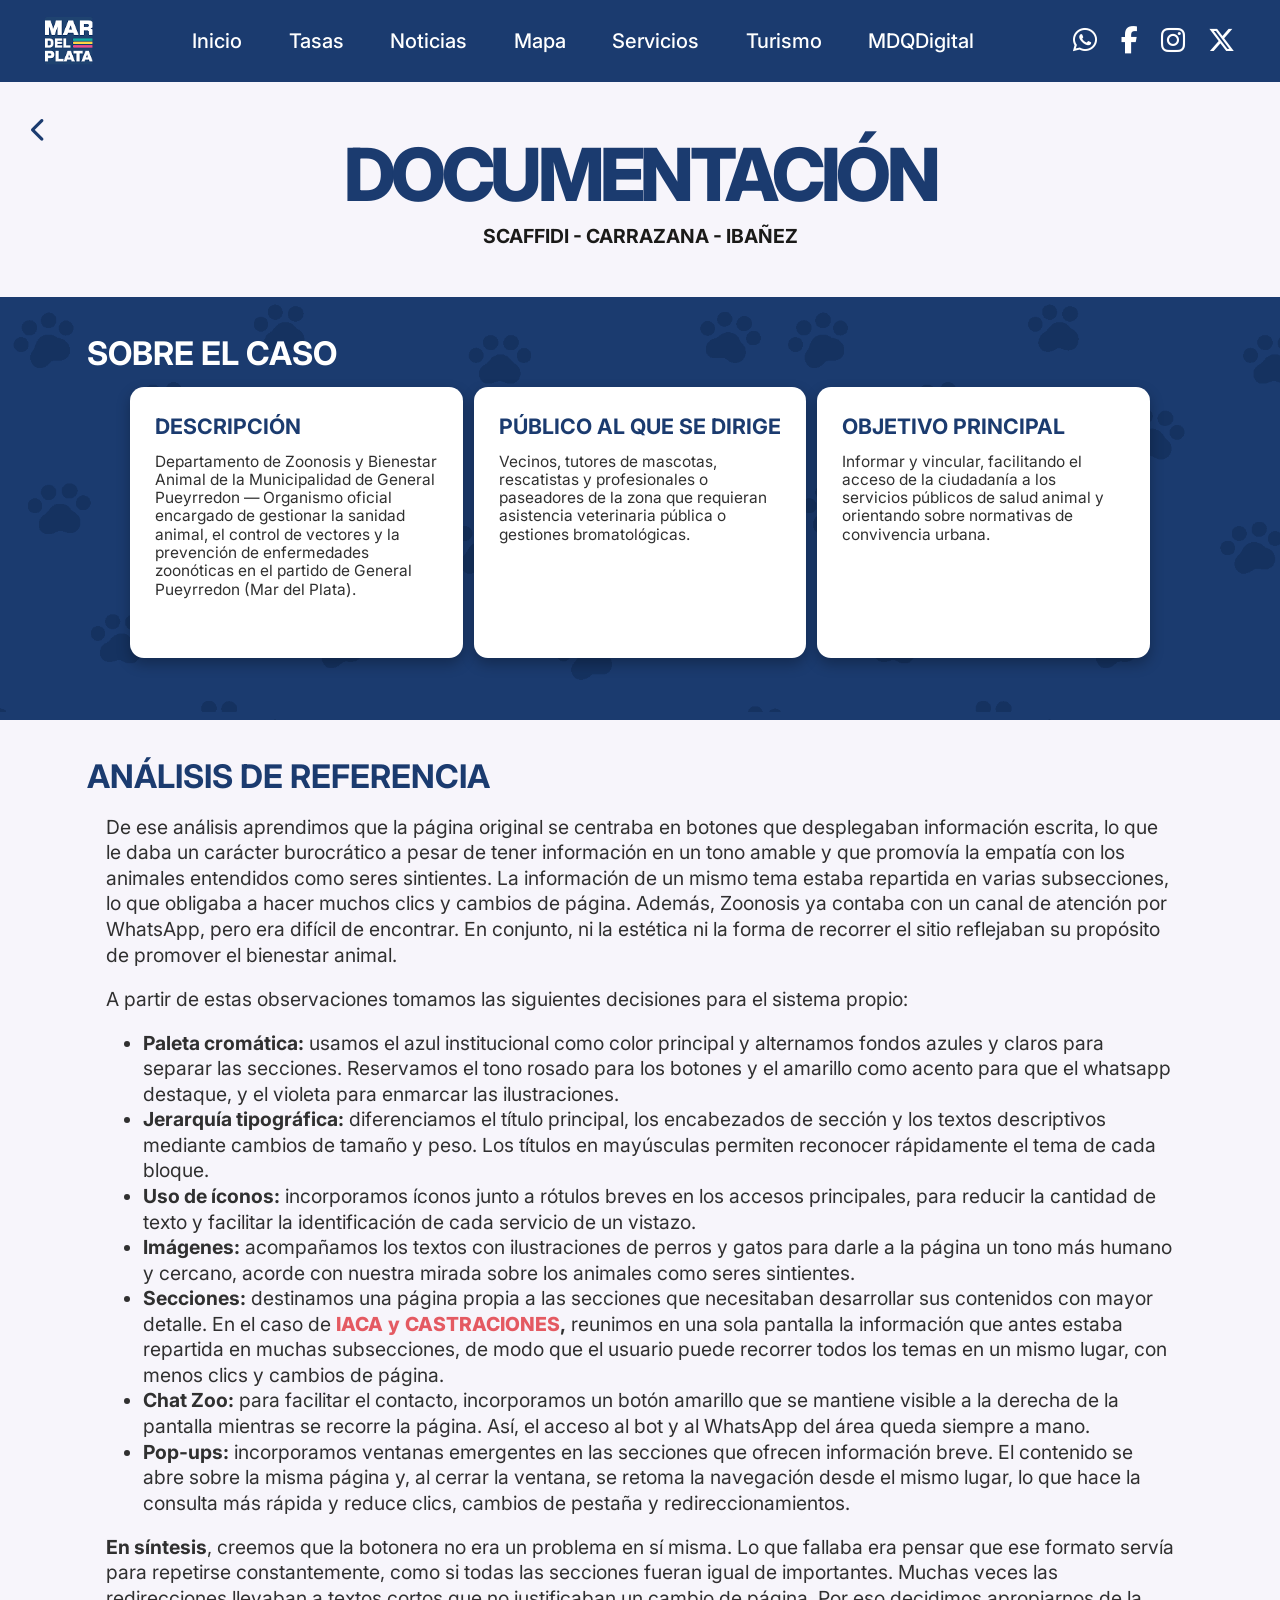
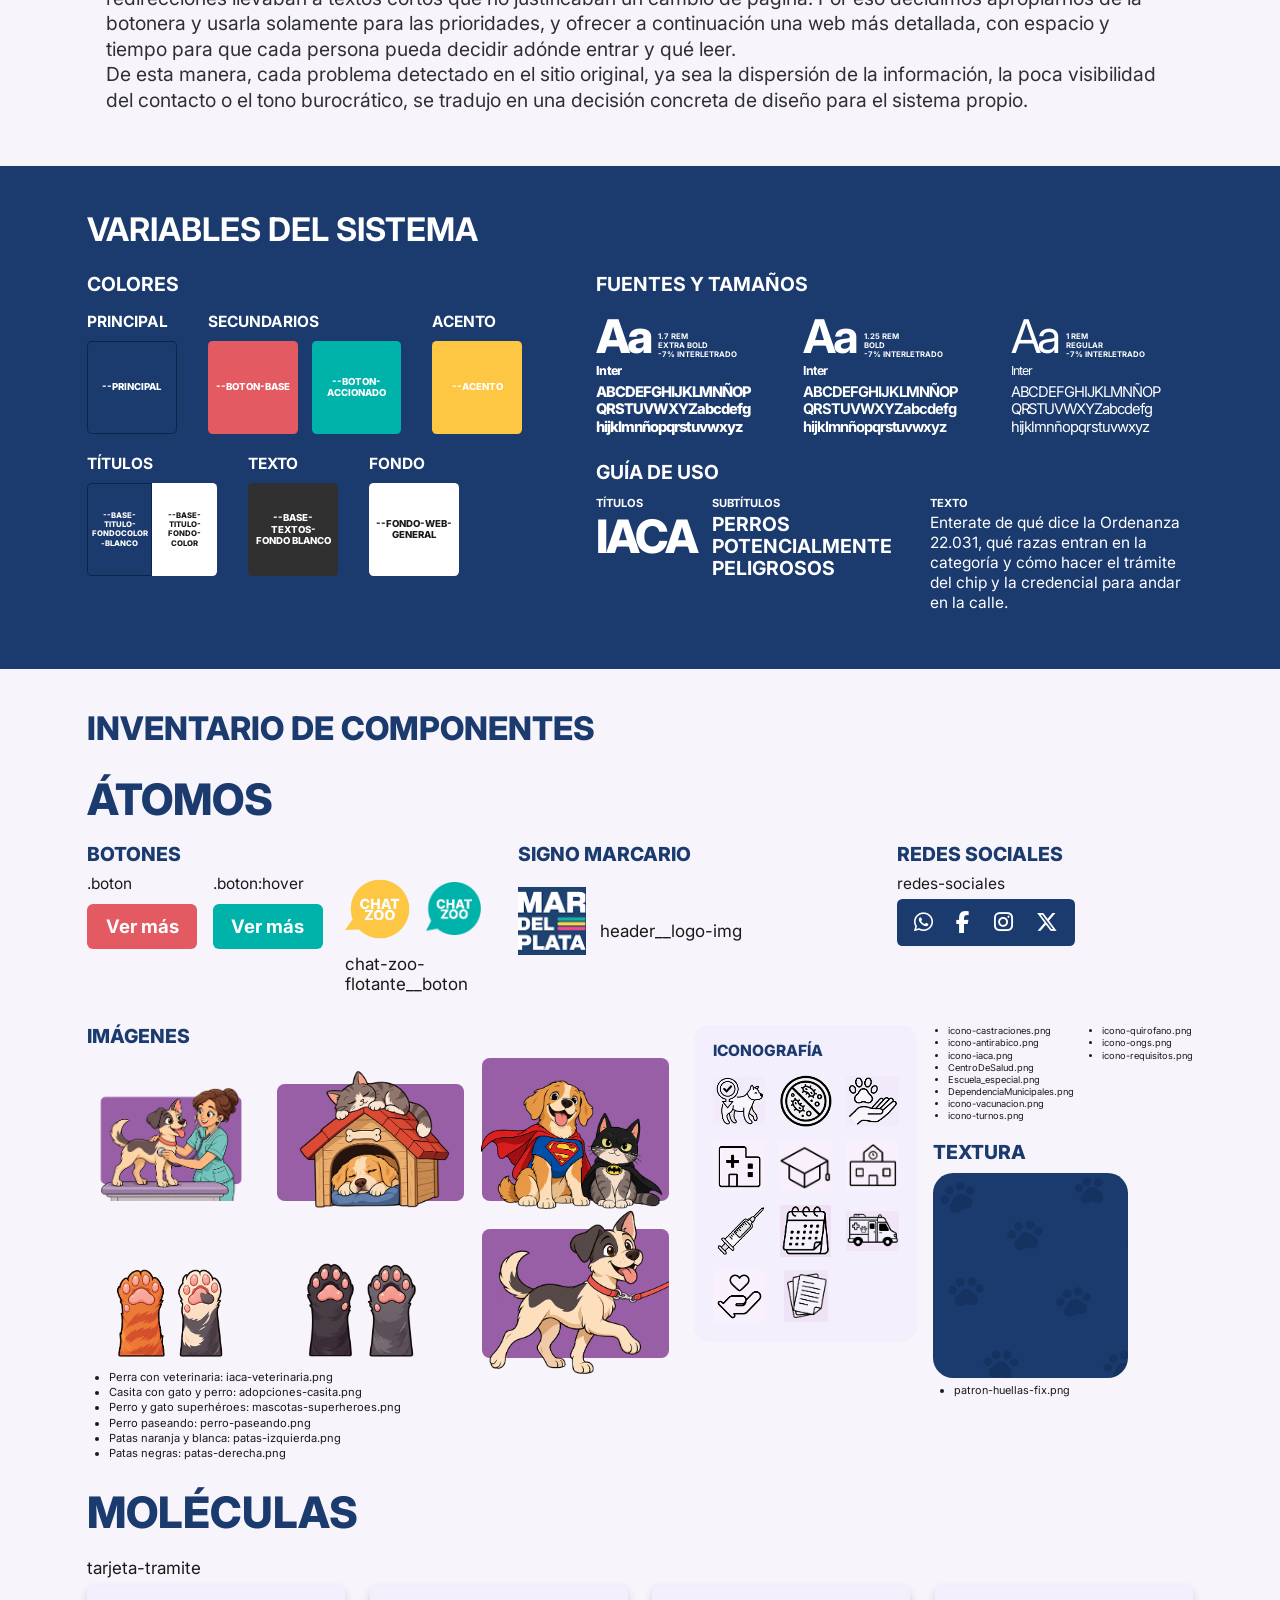
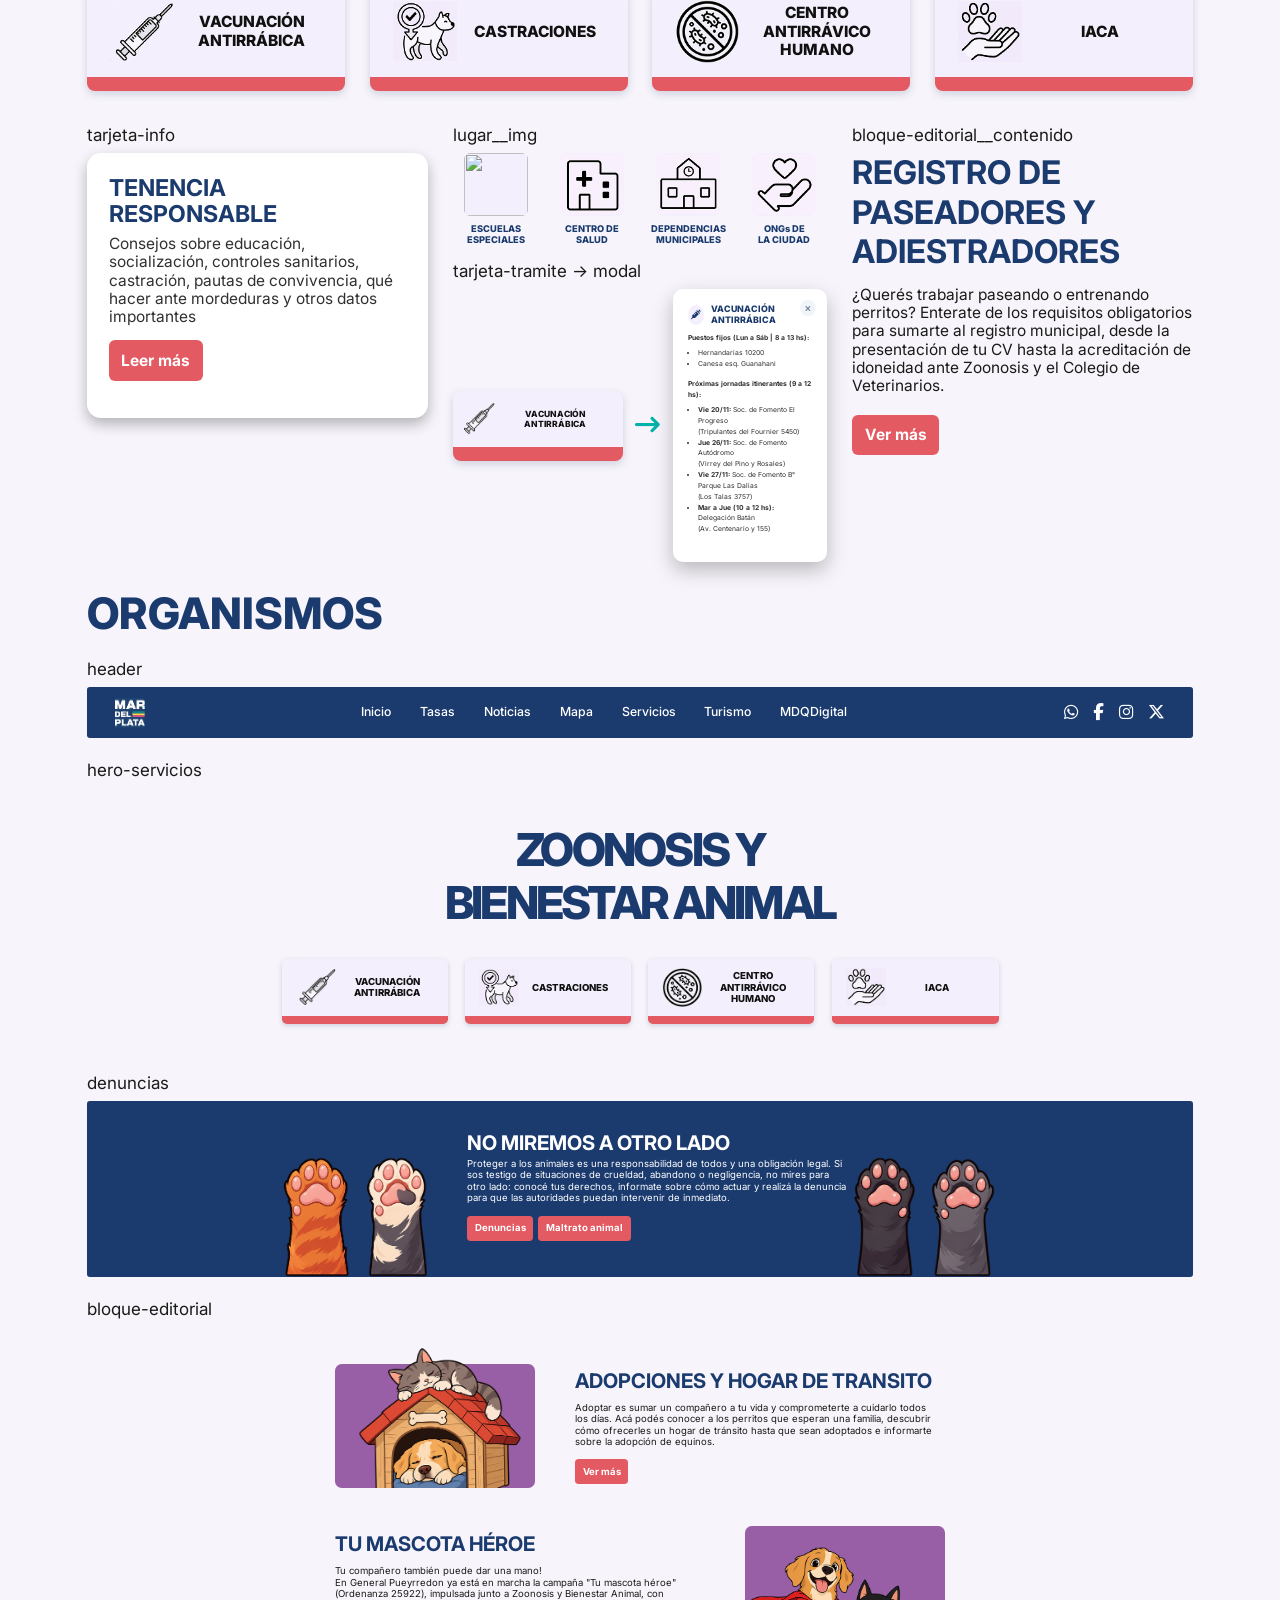
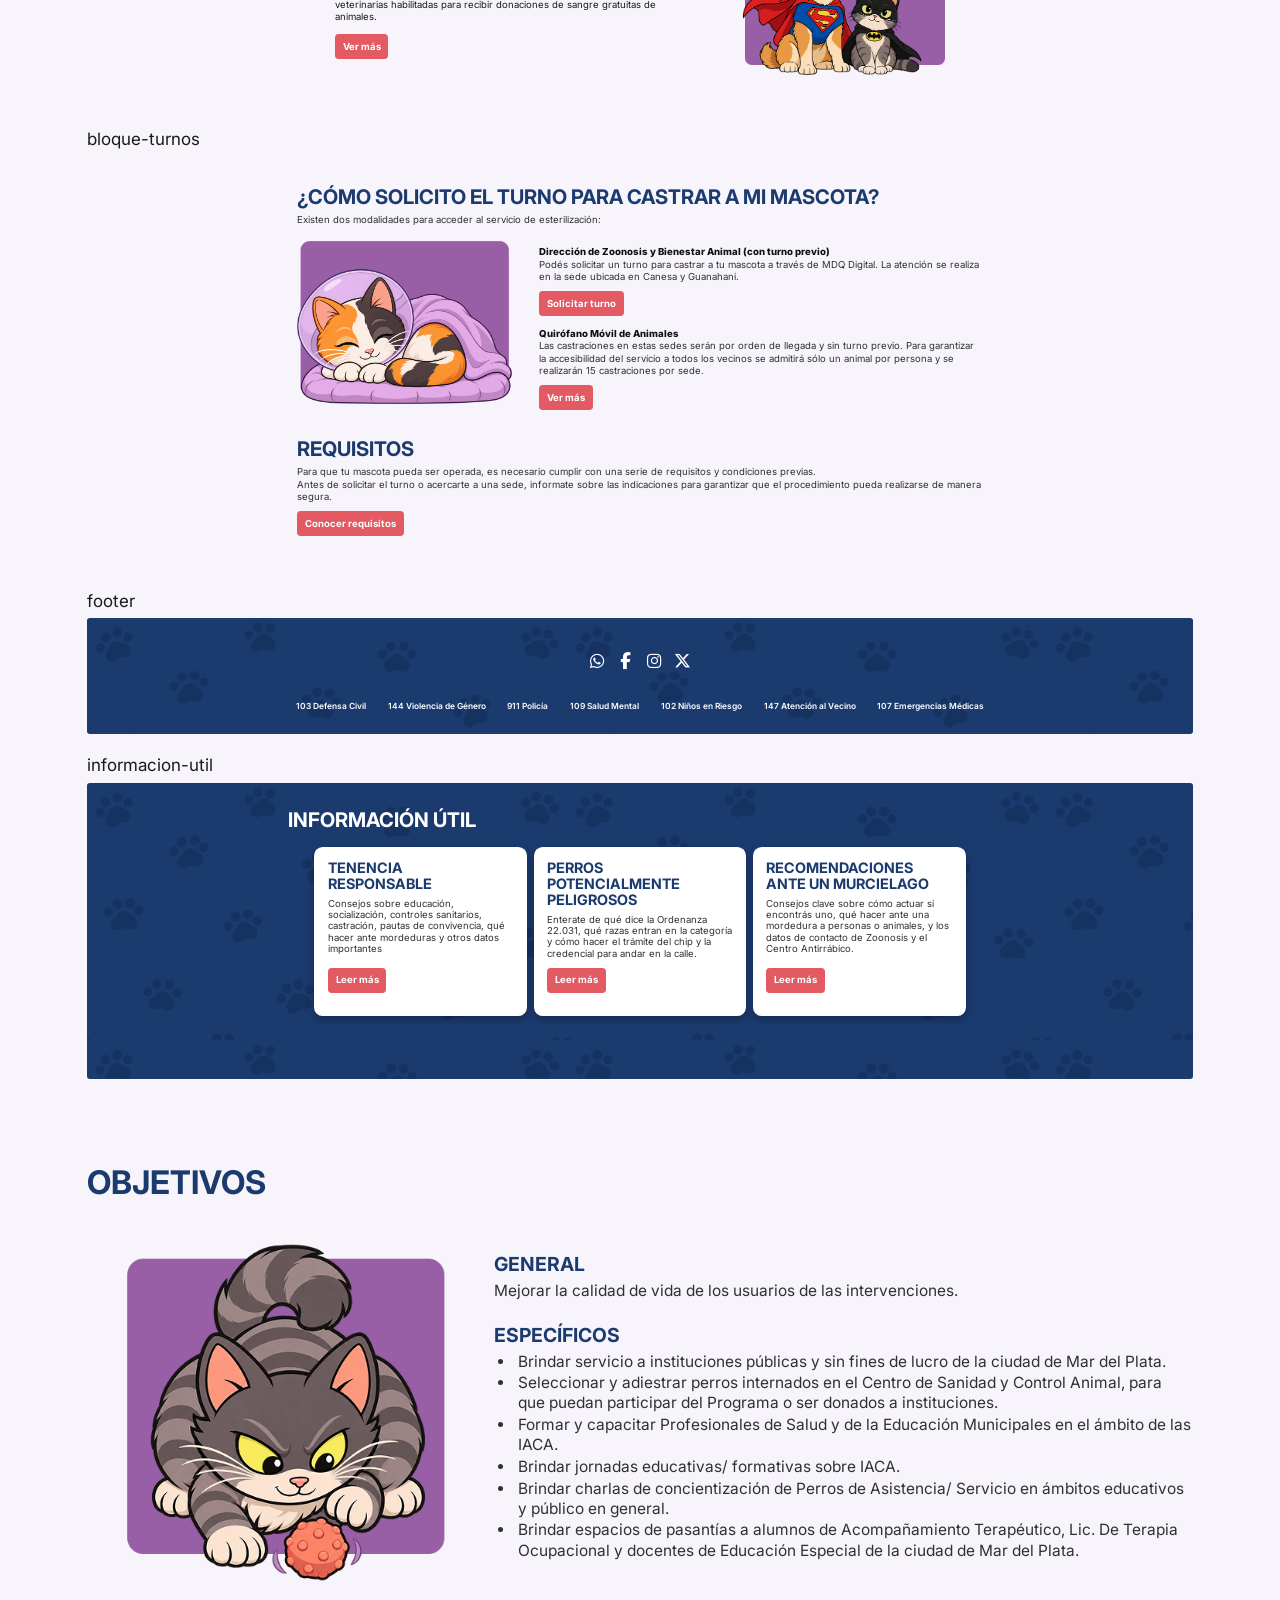
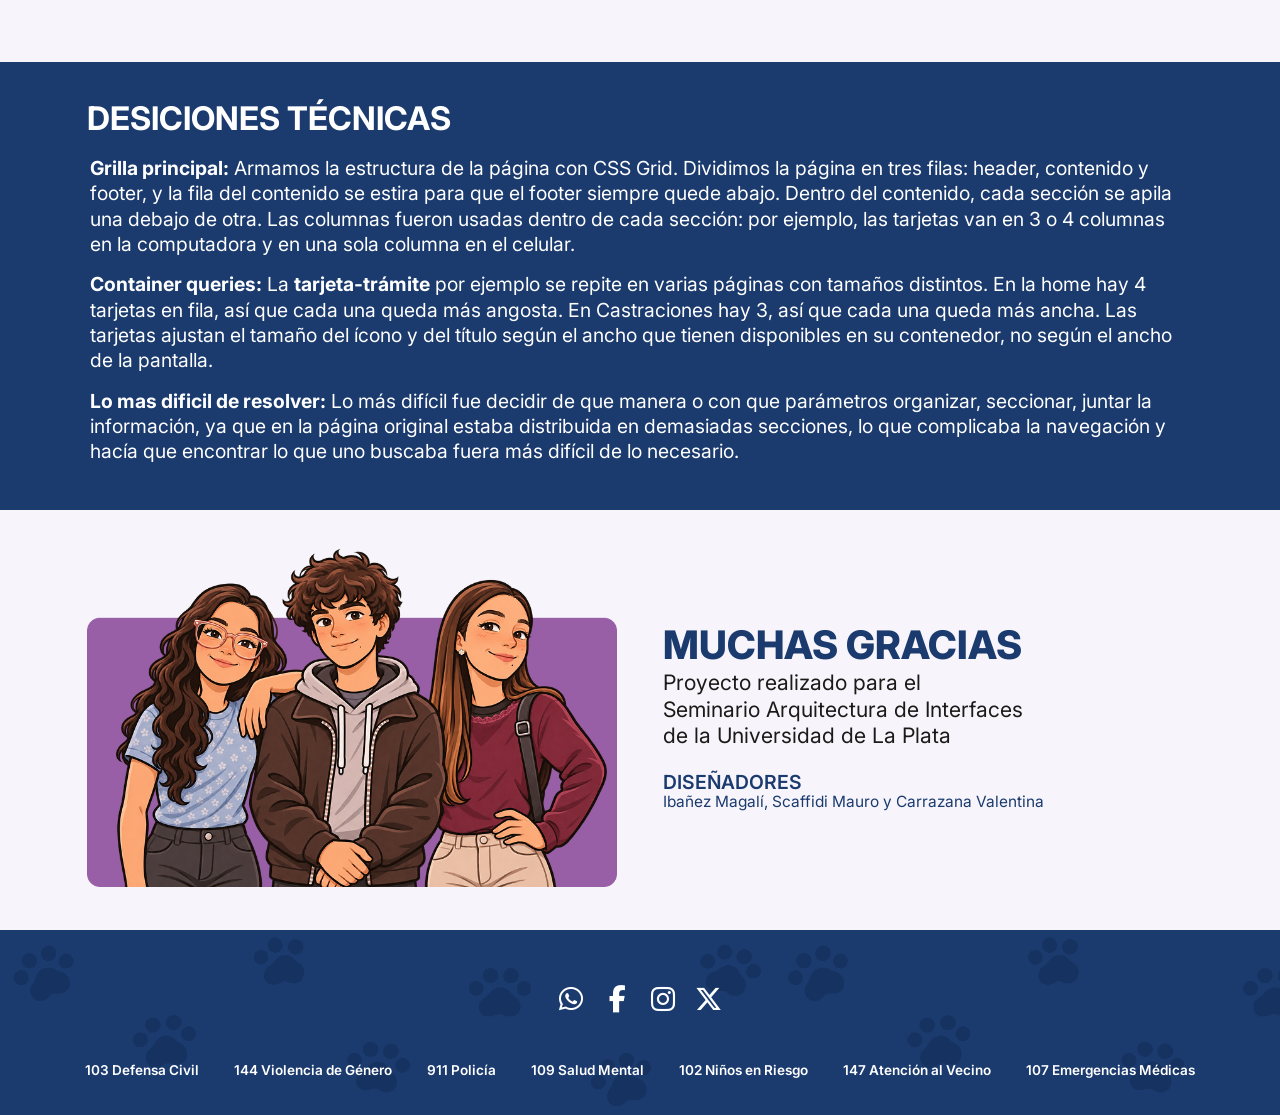
==== documentacion.html @ 049fe7e9 "Add files via upload" ====
<!DOCTYPE html>
<html lang="es">
<head>
  <meta charset="UTF-8">
  <meta name="viewport" content="width=device-width, initial-scale=1.0">
  <title>Documentación — Zoonosis y Bienestar Animal — Municipalidad de General Pueyrredon</title>
  <link rel="icon" type="image/png" href="img/logo-mardelplata.png">

  <link rel="preconnect" href="https://fonts.googleapis.com">
  <link rel="preconnect" href="https://fonts.gstatic.com" crossorigin>
  <link href="https://fonts.googleapis.com/css2?family=Inter:wght@400;500;600;700;800;900&display=swap" rel="stylesheet">
  <link rel="stylesheet" href="https://cdnjs.cloudflare.com/ajax/libs/font-awesome/6.5.1/css/all.min.css" integrity="sha512-DTOQO9RWCH3ppGqcWaEA1BIZOC6xxalwEsw9c2QQeAIftl+Vegovlnee1c9QX4TctnWMn13TZye+giMm8e2LwA==" crossorigin="anonymous" referrerpolicy="no-referrer" />

  <link rel="stylesheet" href="styles.css?v=2">
  <!-- Mejora progresiva: marca que hay JavaScript (el menú móvil solo se colapsa si hay JS) -->
  <script>document.documentElement.classList.add('js');</script>
</head>
<body class="pagina">

  <!-- ======================================================== -->
  <!-- ENCABEZADO INSTITUCIONAL (igual al de la página principal) -->
  <!-- ======================================================== -->
  <header class="header">
    <div class="header__contenedor">

      <a href="index.html" class="header__logo" aria-label="Inicio - Municipalidad de Mar del Plata">
        <img src="img/logo-mardelplata.png" width="69" height="69" alt="Logotipo de la Municipalidad de Mar del Plata" class="header__logo-img">
      </a>

      <nav class="header__nav" id="menuPrincipal" aria-label="Menú principal de navegación">
        <ul class="header__nav-lista">
          <li class="header__nav-item"><a href="index.html#inicio" class="header__nav-enlace">Inicio</a></li>
          <li class="header__nav-item"><a href="index.html#tasas" class="header__nav-enlace">Tasas</a></li>
          <li class="header__nav-item"><a href="index.html#noticias" class="header__nav-enlace">Noticias</a></li>
          <li class="header__nav-item"><a href="index.html#mapa" class="header__nav-enlace">Mapa</a></li>
          <li class="header__nav-item"><a href="index.html#servicios" class="header__nav-enlace">Servicios</a></li>
          <li class="header__nav-item"><a href="index.html#turismo" class="header__nav-enlace">Turismo</a></li>
          <li class="header__nav-item"><a href="index.html#mdqdigital" class="header__nav-enlace">MDQDigital</a></li>
        </ul>

        <ul class="redes-sociales header__nav-redes">
          <li class="redes-sociales__item"><a href="https://www.whatsapp.com/channel/0029Vb4RHoYJuyAJpDGxtX3j" class="redes-sociales__enlace" target="_blank" rel="noopener noreferrer" aria-label="WhatsApp de contacto"><i class="fa-brands fa-whatsapp" aria-hidden="true"></i></a></li>
          <li class="redes-sociales__item"><a href="https://www.facebook.com/municipalidadmardelplata/" class="redes-sociales__enlace" target="_blank" rel="noopener noreferrer" aria-label="Facebook institucional"><i class="fa-brands fa-facebook-f" aria-hidden="true"></i></a></li>
          <li class="redes-sociales__item"><a href="https://www.instagram.com/munimardelplata/" class="redes-sociales__enlace" target="_blank" rel="noopener noreferrer" aria-label="Instagram oficial"><i class="fa-brands fa-instagram" aria-hidden="true"></i></a></li>
          <li class="redes-sociales__item"><a href="https://x.com/munimardelplata" class="redes-sociales__enlace" target="_blank" rel="noopener noreferrer" aria-label="Cuenta oficial en X"><i class="fa-brands fa-x-twitter" aria-hidden="true"></i></a></li>
        </ul>
      </nav>

      <div class="header__redes">
        <ul class="redes-sociales">
          <li class="redes-sociales__item"><a href="https://www.whatsapp.com/channel/0029Vb4RHoYJuyAJpDGxtX3j" class="redes-sociales__enlace" target="_blank" rel="noopener noreferrer" aria-label="WhatsApp de contacto"><i class="fa-brands fa-whatsapp" aria-hidden="true"></i></a></li>
          <li class="redes-sociales__item"><a href="https://www.facebook.com/municipalidadmardelplata/" class="redes-sociales__enlace" target="_blank" rel="noopener noreferrer" aria-label="Facebook institucional"><i class="fa-brands fa-facebook-f" aria-hidden="true"></i></a></li>
          <li class="redes-sociales__item"><a href="https://www.instagram.com/munimardelplata/" class="redes-sociales__enlace" target="_blank" rel="noopener noreferrer" aria-label="Instagram oficial"><i class="fa-brands fa-instagram" aria-hidden="true"></i></a></li>
          <li class="redes-sociales__item"><a href="https://x.com/munimardelplata" class="redes-sociales__enlace" target="_blank" rel="noopener noreferrer" aria-label="Cuenta oficial en X"><i class="fa-brands fa-x-twitter" aria-hidden="true"></i></a></li>
        </ul>
      </div>

      <button class="header__hamburguesa" id="botonHamburguesa" type="button" aria-label="Abrir menú" aria-expanded="false" aria-controls="menuPrincipal">
        <span class="header__hamburguesa-linea"></span>
        <span class="header__hamburguesa-linea"></span>
        <span class="header__hamburguesa-linea"></span>
      </button>

    </div>
  </header>


  <main class="principal">

    <!-- ====================================================== -->
    <!-- TÍTULO DE LA PÁGINA                                    -->
    <!-- ====================================================== -->
    <section class="hero-pagina" aria-labelledby="titulo-documentacion">
      <a href="index.html#servicios" class="hero-pagina__volver" aria-label="Volver a Zoonosis y Bienestar Animal">
        <i class="fa-solid fa-chevron-left" aria-hidden="true"></i>
      </a>
      <div class="hero-pagina__contenedor">
        <h1 class="hero-pagina__titulo" id="titulo-documentacion">DOCUMENTACIÓN</h1>
        <p class="hero-pagina__subtitulo hero-pagina__subtitulo--mayusculas">Scaffidi - Carrazana - Ibañez</p>
      </div>
    </section>


    <!-- ====================================================== -->
    <!-- SOBRE EL CASO                                          -->
    <!-- ====================================================== -->
    <section class="bloque-tarjetas doc-caso" aria-labelledby="titulo-caso">
      <div class="contenedor">
        <h2 class="titulo-seccion titulo-seccion--claro" id="titulo-caso">SOBRE EL CASO</h2>

        <div class="bloque-tarjetas__grilla doc-caso__grilla">
          <article class="tarjeta-info">
            <div class="tarjeta-info__cuerpo">
              <h3 class="tarjeta-info__titulo">DESCRIPCIÓN</h3>
              <p class="tarjeta-info__descripcion">Departamento de Zoonosis y Bienestar Animal de la Municipalidad de General Pueyrredon — Organismo oficial encargado de gestionar la sanidad animal, el control de vectores y la prevención de enfermedades zoonóticas en el partido de General Pueyrredon (Mar del Plata).</p>
            </div>
          </article>

          <article class="tarjeta-info">
            <div class="tarjeta-info__cuerpo">
              <h3 class="tarjeta-info__titulo">PÚBLICO AL QUE SE DIRIGE</h3>
              <p class="tarjeta-info__descripcion">Vecinos, tutores de mascotas, rescatistas y profesionales o paseadores de la zona que requieran asistencia veterinaria pública o gestiones bromatológicas.</p>
            </div>
          </article>

          <article class="tarjeta-info">
            <div class="tarjeta-info__cuerpo">
              <h3 class="tarjeta-info__titulo">OBJETIVO PRINCIPAL</h3>
              <p class="tarjeta-info__descripcion">Informar y vincular, facilitando el acceso de la ciudadanía a los servicios públicos de salud animal y orientando sobre normativas de convivencia urbana.</p>
            </div>
          </article>
        </div>
      </div>
    </section>


    <!-- ====================================================== -->
    <!-- ANÁLISIS DE REFERENCIA                                 -->
    <!-- ====================================================== -->
    <section class="doc-analisis" aria-labelledby="titulo-analisis">
      <div class="contenedor">
        <h2 class="titulo-seccion" id="titulo-analisis">ANÁLISIS DE REFERENCIA</h2>

        <div class="doc-analisis__texto">
          <p>De ese análisis aprendimos que la página original se centraba en botones que desplegaban información escrita, lo que le daba un carácter burocrático a pesar de tener información en un tono amable y que promovía la empatía con los animales entendidos como seres sintientes. La información de un mismo tema estaba repartida en varias subsecciones, lo que obligaba a hacer muchos clics y cambios de página. Además, Zoonosis ya contaba con un canal de atención por WhatsApp, pero era difícil de encontrar. En conjunto, ni la estética ni la forma de recorrer el sitio reflejaban su propósito de promover el bienestar animal.</p>

          <p>A partir de estas observaciones tomamos las siguientes decisiones para el sistema propio:</p>
          <ul class="doc-analisis__lista">
            <li><strong>Paleta cromática:</strong> usamos el azul institucional como color principal y alternamos fondos azules y claros para separar las secciones. Reservamos el tono rosado para los botones y el amarillo como acento para que el whatsapp destaque, y el violeta para enmarcar las ilustraciones.</li>
            <li><strong>Jerarquía tipográfica:</strong> diferenciamos el título principal, los encabezados de sección y los textos descriptivos mediante cambios de tamaño y peso. Los títulos en mayúsculas permiten reconocer rápidamente el tema de cada bloque.</li>
            <li><strong>Uso de íconos:</strong> incorporamos íconos junto a rótulos breves en los accesos principales, para reducir la cantidad de texto y facilitar la identificación de cada servicio de un vistazo.</li>
            <li><strong>Imágenes:</strong> acompañamos los textos con ilustraciones de perros y gatos para darle a la página un tono más humano y cercano, acorde con nuestra mirada sobre los animales como seres sintientes.</li>
            <li><strong>Secciones:</strong> destinamos una página propia a las secciones que necesitaban desarrollar sus contenidos con mayor detalle. En el caso de <a href="iaca.html" class="doc-resaltado">IACA</a> <span class="doc-resaltado">y</span> <a href="castraciones.html" class="doc-resaltado">CASTRACIONES</a><strong>,</strong> reunimos en una sola pantalla la información que antes estaba repartida en muchas subsecciones, de modo que el usuario puede recorrer todos los temas en un mismo lugar, con menos clics y cambios de página.</li>
            <li><strong>Chat Zoo:</strong> para facilitar el contacto, incorporamos un botón amarillo que se mantiene visible a la derecha de la pantalla mientras se recorre la página. Así, el acceso al bot y al WhatsApp del área queda siempre a mano.</li>
            <li><strong>Pop-ups:</strong> incorporamos ventanas emergentes en las secciones que ofrecen información breve. El contenido se abre sobre la misma página y, al cerrar la ventana, se retoma la navegación desde el mismo lugar, lo que hace la consulta más rápida y reduce clics, cambios de pestaña y redireccionamientos.</li>
          </ul>

          <p><strong>En síntesis</strong>, creemos que la botonera no era un problema en sí misma. Lo que fallaba era pensar que ese formato servía para repetirse constantemente, como si todas las secciones fueran igual de importantes. Muchas veces las redirecciones llevaban a textos cortos que no justificaban un cambio de página. Por eso decidimos apropiarnos de la botonera y usarla solamente para las prioridades, y ofrecer a continuación una web más detallada, con espacio y tiempo para que cada persona pueda decidir adónde entrar y qué leer.<br>De esta manera, cada problema detectado en el sitio original, ya sea la dispersión de la información, la poca visibilidad del contacto o el tono burocrático, se tradujo en una decisión concreta de diseño para el sistema propio.</p>
        </div>
      </div>
    </section>


    <!-- ====================================================== -->
    <!-- VARIABLES DEL SISTEMA                                  -->
    <!-- ====================================================== -->
    <section class="doc-variables" aria-labelledby="titulo-variables">
      <div class="contenedor">
        <h2 class="titulo-seccion titulo-seccion--claro doc-variables__titulo" id="titulo-variables">VARIABLES DEL SISTEMA</h2>

        <div class="doc-variables__grilla">

          <!-- COLORES -->
          <div class="doc-variables__colores">
            <h3 class="doc-subtitulo-claro">COLORES</h3>

            <div class="doc-colores">
              <div class="doc-colores__grupo">
                <h4 class="doc-etiqueta-claro">PRINCIPAL</h4>
                <div class="doc-colores__fila">
                  <div class="doc-muestra-color doc-muestra-color--principal">--PRINCIPAL</div>
                </div>
              </div>

              <div class="doc-colores__grupo">
                <h4 class="doc-etiqueta-claro">SECUNDARIOS</h4>
                <div class="doc-colores__fila">
                  <div class="doc-muestra-color doc-muestra-color--base">--BOTON-BASE</div>
                  <div class="doc-muestra-color doc-muestra-color--accionado">--BOTON-ACCIONADO</div>
                </div>
              </div>

              <div class="doc-colores__grupo">
                <h4 class="doc-etiqueta-claro">ACENTO</h4>
                <div class="doc-colores__fila">
                  <div class="doc-muestra-color doc-muestra-color--acento">--ACENTO</div>
                </div>
              </div>
            </div>

            <div class="doc-colores doc-colores--segunda">
              <div class="doc-colores__grupo">
                <h4 class="doc-etiqueta-claro">TÍTULOS</h4>
                <div class="doc-colores__fila doc-colores__fila--unida">
                  <div class="doc-muestra-color doc-muestra-color--titulo-blanco">--BASE-TITULO-FONDOCOLOR-BLANCO</div>
                  <div class="doc-muestra-color doc-muestra-color--titulo-color">--BASE-TITULO-FONDO-COLOR</div>
                </div>
              </div>

              <div class="doc-colores__grupo">
                <h4 class="doc-etiqueta-claro">TEXTO</h4>
                <div class="doc-colores__fila">
                  <div class="doc-muestra-color doc-muestra-color--texto">--BASE-TEXTOS-FONDO BLANCO</div>
                </div>
              </div>

              <div class="doc-colores__grupo">
                <h4 class="doc-etiqueta-claro">FONDO</h4>
                <div class="doc-colores__fila">
                  <div class="doc-muestra-color doc-muestra-color--fondo">--FONDO-WEB-GENERAL</div>
                </div>
              </div>
            </div>
          </div>

          <!-- FUENTES Y TAMAÑOS -->
          <div class="doc-variables__fuentes">
            <h3 class="doc-subtitulo-claro">FUENTES Y TAMAÑOS</h3>

            <div class="doc-fuentes">
              <div class="doc-fuente doc-fuente--xb">
                <div class="doc-fuente__cabecera">
                  <span class="doc-fuente__aa">Aa</span>
                  <span class="doc-fuente__meta">1.7 REM<br>EXTRA BOLD<br>-7% INTERLETRADO</span>
                </div>
                <span class="doc-fuente__nombre">Inter</span>
                <span class="doc-fuente__abc">ABCDEFGHIJKLMNÑOP<br>QRSTUVWXYZabcdefg<br>hijklmnñopqrstuvwxyz</span>
              </div>

              <div class="doc-fuente doc-fuente--b">
                <div class="doc-fuente__cabecera">
                  <span class="doc-fuente__aa">Aa</span>
                  <span class="doc-fuente__meta">1.25 REM<br>BOLD<br>-7% INTERLETRADO</span>
                </div>
                <span class="doc-fuente__nombre">Inter</span>
                <span class="doc-fuente__abc">ABCDEFGHIJKLMNÑOP<br>QRSTUVWXYZabcdefg<br>hijklmnñopqrstuvwxyz</span>
              </div>

              <div class="doc-fuente doc-fuente--r">
                <div class="doc-fuente__cabecera">
                  <span class="doc-fuente__aa">Aa</span>
                  <span class="doc-fuente__meta">1 REM<br>REGULAR<br>-7% INTERLETRADO</span>
                </div>
                <span class="doc-fuente__nombre">Inter</span>
                <span class="doc-fuente__abc">ABCDEFGHIJKLMNÑOP<br>QRSTUVWXYZabcdefg<br>hijklmnñopqrstuvwxyz</span>
              </div>
            </div>

            <h3 class="doc-subtitulo-claro doc-subtitulo-claro--guia">GUÍA DE USO</h3>

            <div class="doc-guia">
              <div class="doc-guia__item">
                <span class="doc-etiqueta-claro doc-etiqueta-claro--chica">TÍTULOS</span>
                <span class="doc-guia__titulo">IACA</span>
              </div>
              <div class="doc-guia__item">
                <span class="doc-etiqueta-claro doc-etiqueta-claro--chica">SUBTÍTULOS</span>
                <span class="doc-guia__subtitulo">PERROS POTENCIALMENTE PELIGROSOS</span>
              </div>
              <div class="doc-guia__item">
                <span class="doc-etiqueta-claro doc-etiqueta-claro--chica">TEXTO</span>
                <span class="doc-guia__texto">Enterate de qué dice la Ordenanza 22.031, qué razas entran en la categoría y cómo hacer el trámite del chip y la credencial para andar en la calle.</span>
              </div>
            </div>
          </div>

        </div>
      </div>
    </section>


    <!-- ====================================================== -->
    <!-- INVENTARIO DE COMPONENTES                              -->
    <!-- ====================================================== -->
    <section class="doc-inventario" aria-labelledby="titulo-inventario">
      <div class="contenedor">
        <h2 class="doc-inventario__titulo" id="titulo-inventario">INVENTARIO DE COMPONENTES</h2>

        <!-- ÁTOMOS -->
        <h3 class="doc-nivel">ÁTOMOS</h3>

        <div class="doc-atomos">

          <div class="doc-atomos__col doc-atomos__col--botones">
            <h4 class="doc-categoria">BOTONES</h4>
            <div class="doc-botones">
              <div class="doc-boton-ejemplo">
                <span class="doc-clase">.boton</span>
                <button class="boton" type="button">Ver más</button>
              </div>
              <div class="doc-boton-ejemplo">
                <span class="doc-clase">.boton:hover</span>
                <button class="boton doc-boton-hover" type="button">Ver más</button>
              </div>
            <div class="doc-boton-ejemplo doc-boton-ejemplo--chat">
              <div class="doc-chat-pares">
                <img loading="lazy" src="img/chat-zoo.png" width="118" height="116" alt="Botón Chat Zoo en estado normal" class="doc-chat-pares__img">
                <img loading="lazy" src="img/chat-zoo-hover.png" width="121" height="116" alt="Botón Chat Zoo en estado hover" class="doc-chat-pares__img">
              </div>
              <span class="doc-clase">chat-zoo-<br>flotante__boton</span>
            </div>
            </div>
          </div>

          <div class="doc-atomos__col doc-atomos__col--signo">
            <h4 class="doc-categoria">SIGNO MARCARIO</h4>
            <div class="doc-signo">
              <img loading="lazy" src="img/logo-mardelplata.png" width="69" height="69" alt="Logotipo de la Municipalidad de Mar del Plata" class="doc-signo__img">
              <span class="doc-clase">header__logo-img</span>
            </div>
          </div>

          <div class="doc-atomos__col doc-atomos__col--redes">
            <h4 class="doc-categoria">REDES SOCIALES</h4>
            <span class="doc-clase">redes-sociales</span>
            <div class="doc-redes">
              <ul class="redes-sociales">
                <li class="redes-sociales__item"><span class="redes-sociales__enlace"><i class="fa-brands fa-whatsapp" aria-hidden="true"></i></span></li>
                <li class="redes-sociales__item"><span class="redes-sociales__enlace"><i class="fa-brands fa-facebook-f" aria-hidden="true"></i></span></li>
                <li class="redes-sociales__item"><span class="redes-sociales__enlace"><i class="fa-brands fa-instagram" aria-hidden="true"></i></span></li>
                <li class="redes-sociales__item"><span class="redes-sociales__enlace"><i class="fa-brands fa-x-twitter" aria-hidden="true"></i></span></li>
              </ul>
            </div>
          </div>

        </div>

        <div class="doc-atomos doc-atomos--segunda">

          <div class="doc-atomos__col doc-atomos__col--imagenes">
            <h4 class="doc-categoria">IMÁGENES</h4>
            <div class="doc-imagenes">
              <img loading="lazy" src="img/iaca-veterinaria.png" width="722" height="481" alt="Veterinaria revisando a un perro" class="doc-imagenes__img doc-imagenes__img--vet">
              <span class="doc-imagenes__caja doc-imagenes__caja--casita"><img loading="lazy" src="img/adopciones-casita.png" width="420" height="385" alt="Casita de perro con gato" class="doc-imagenes__img doc-imagenes__img--casita"></span>
              <span class="doc-imagenes__caja doc-imagenes__caja--heroes"><img loading="lazy" src="img/mascotas-superheroes.png" width="584" height="389" alt="Perro y gato superhéroes" class="doc-imagenes__img doc-imagenes__img--heroes"></span>
              <img loading="lazy" src="img/patas-izquierda.png" width="459" height="293" alt="Patas alzadas de gato naranja y de gato blanco y negro" class="doc-imagenes__img doc-imagenes__img--patas-izq">
              <img loading="lazy" src="img/patas-derecha.png" width="430" height="293" alt="Patas alzadas de gatos negro y gris" class="doc-imagenes__img doc-imagenes__img--patas-der">
              <span class="doc-imagenes__caja doc-imagenes__caja--perro"><img loading="lazy" src="img/perro-paseando.png" width="579" height="472" alt="Perro paseando con correa roja" class="doc-imagenes__img doc-imagenes__img--perro"></span>
            </div>
            <ul class="doc-pie-imagenes">
              <li>Perra con veterinaria: iaca-veterinaria.png</li>
              <li>Casita con gato y perro: adopciones-casita.png</li>
              <li>Perro y gato superhéroes: mascotas-superheroes.png</li>
              <li>Perro paseando: perro-paseando.png</li>
              <li>Patas naranja y blanca: patas-izquierda.png</li>
              <li>Patas negras: patas-derecha.png</li>
            </ul>
          </div>

          <div class="doc-atomos__col doc-atomos__col--iconos">
            <div class="doc-iconos">
              <div class="doc-iconografia">
                <h4 class="doc-iconografia__titulo">ICONOGRAFÍA</h4>
                <div class="doc-iconografia__grilla">
                  <img loading="lazy" src="img/icono-castraciones.png" width="101" height="93" alt="Ícono de castraciones" class="doc-iconografia__img">
                  <img loading="lazy" src="img/icono-antirabico.png" width="95" height="94" alt="Ícono de centro antirrábico" class="doc-iconografia__img">
                  <img loading="lazy" src="img/icono-iaca.png" width="99" height="95" alt="Ícono de IACA" class="doc-iconografia__img">
                  <img loading="lazy" src="img/CentroDeSalud.png" width="101" height="96" alt="Ícono de centro de salud" class="doc-iconografia__img">
                  <img loading="lazy" src="img/Escuela_especial.png" width="114" height="108" alt="Ícono de escuela especial" class="doc-iconografia__img">
                  <img loading="lazy" src="img/DependenciaMunicipales.png" width="107" height="102" alt="Ícono de dependencias municipales" class="doc-iconografia__img">
                  <img loading="lazy" src="img/icono-vacunacion.png" width="88" height="80" alt="Ícono de vacunación" class="doc-iconografia__img">
                  <img loading="lazy" src="img/icono-turnos.png" width="78" height="80" alt="Ícono de turnos" class="doc-iconografia__img">
                  <img loading="lazy" src="img/icono-quirofano.png" width="142" height="107" alt="Ícono de quirófano móvil" class="doc-iconografia__img">
                  <img loading="lazy" src="img/icono-ongs.png" width="104" height="99" alt="Ícono de ONGs" class="doc-iconografia__img">
                  <img loading="lazy" src="img/icono-requisitos.png" width="218" height="262" alt="Ícono de requisitos" class="doc-iconografia__img">
                </div>
              </div>

              <div class="doc-archivos-grupo">
                <ul class="doc-archivos">
                  <li>icono-castraciones.png</li>
                  <li>icono-antirabico.png</li>
                  <li>icono-iaca.png</li>
                  <li>CentroDeSalud.png</li>
                  <li>Escuela_especial.png</li>
                  <li>DependenciaMunicipales.png</li>
                  <li>icono-vacunacion.png</li>
                  <li>icono-turnos.png</li>
                </ul>
                <ul class="doc-archivos">
                  <li>icono-quirofano.png</li>
                  <li>icono-ongs.png</li>
                  <li>icono-requisitos.png</li>
                </ul>
              </div>

              <div class="doc-textura-bloque">
                <div class="doc-textura-bloque__col">
                  <h4 class="doc-categoria">TEXTURA</h4>
                  <div class="doc-textura" role="img" aria-label="Textura azul con huellas de patitas"></div>
                  <ul class="doc-pie-textura"><li>patron-huellas-fix.png</li></ul>
                </div>
              </div>
            </div>
          </div>

        </div>

        <!-- MOLÉCULAS -->
        <h3 class="doc-nivel">MOLÉCULAS</h3>

        <span class="doc-clase doc-clase--bloque">tarjeta-tramite</span>
        <div class="doc-tramites">
          <div class="tarjeta-tramite">
            <div class="tarjeta-tramite__enlace">
              <div class="tarjeta-tramite__cuerpo">
                <img loading="lazy" src="img/icono-vacunacion.png" width="88" height="80" alt="" class="tarjeta-tramite__icono-img">
                <h5 class="tarjeta-tramite__titulo">VACUNACIÓN<br>ANTIRRÁBICA</h5>
              </div>
              <span class="tarjeta-tramite__indicador" aria-hidden="true"></span>
            </div>
          </div>
          <div class="tarjeta-tramite">
            <div class="tarjeta-tramite__enlace">
              <div class="tarjeta-tramite__cuerpo">
                <img loading="lazy" src="img/icono-castraciones.png" width="101" height="93" alt="" class="tarjeta-tramite__icono-img">
                <h5 class="tarjeta-tramite__titulo">CASTRACIONES</h5>
              </div>
              <span class="tarjeta-tramite__indicador" aria-hidden="true"></span>
            </div>
          </div>
          <div class="tarjeta-tramite">
            <div class="tarjeta-tramite__enlace">
              <div class="tarjeta-tramite__cuerpo">
                <img loading="lazy" src="img/icono-antirabico.png" width="95" height="94" alt="" class="tarjeta-tramite__icono-img">
                <h5 class="tarjeta-tramite__titulo">CENTRO<br>ANTIRRÁVICO<br>HUMANO</h5>
              </div>
              <span class="tarjeta-tramite__indicador" aria-hidden="true"></span>
            </div>
          </div>
          <div class="tarjeta-tramite">
            <div class="tarjeta-tramite__enlace">
              <div class="tarjeta-tramite__cuerpo">
                <img loading="lazy" src="img/icono-iaca.png" width="99" height="95" alt="" class="tarjeta-tramite__icono-img">
                <h5 class="tarjeta-tramite__titulo">IACA</h5>
              </div>
              <span class="tarjeta-tramite__indicador" aria-hidden="true"></span>
            </div>
          </div>
        </div>

        <div class="doc-moleculas">

          <div class="doc-moleculas__col doc-moleculas__col--info">
            <span class="doc-clase doc-clase--bloque">tarjeta-info</span>
            <article class="tarjeta-info doc-tarjeta-info">
              <div class="tarjeta-info__cuerpo">
                <h5 class="tarjeta-info__titulo">TENENCIA<br>RESPONSABLE</h5>
                <p class="tarjeta-info__descripcion">Consejos sobre educación, socialización, controles sanitarios, castración, pautas de convivencia, qué hacer ante mordeduras y otros datos importantes</p>
              </div>
              <footer class="tarjeta-info__pie">
                <button class="boton" type="button">Leer más</button>
              </footer>
            </article>
          </div>

          <div class="doc-moleculas__col doc-moleculas__col--lugar">
            <span class="doc-clase doc-clase--bloque">lugar__img</span>
            <ul class="bloque-lugares__lista doc-lugares">
              <li class="lugar">
                <span class="lugar__icono"><img loading="lazy" src="img/Escuela_Especial.png" width="114" height="108" alt="" class="lugar__img"></span>
                <span class="lugar__nombre">ESCUELAS<br>ESPECIALES</span>
              </li>
              <li class="lugar">
                <span class="lugar__icono"><img loading="lazy" src="img/CentroDeSalud.png" width="101" height="96" alt="" class="lugar__img"></span>
                <span class="lugar__nombre">CENTRO DE<br>SALUD</span>
              </li>
              <li class="lugar">
                <span class="lugar__icono"><img loading="lazy" src="img/DependenciaMunicipales.png" width="107" height="102" alt="" class="lugar__img"></span>
                <span class="lugar__nombre">DEPENDENCIAS<br>MUNICIPALES</span>
              </li>
              <li class="lugar">
                <span class="lugar__icono"><img loading="lazy" src="img/icono-ongs.png" width="104" height="99" alt="" class="lugar__img"></span>
                <span class="lugar__nombre">ONGs DE<br>LA CIUDAD</span>
              </li>
            </ul>

            <span class="doc-clase doc-clase--bloque doc-clase--modal">tarjeta-tramite → modal</span>
            <div class="doc-modal-flujo">
              <div class="tarjeta-tramite doc-modal-flujo__tarjeta">
                <div class="tarjeta-tramite__enlace">
                  <div class="tarjeta-tramite__cuerpo">
                    <img loading="lazy" src="img/icono-vacunacion.png" width="88" height="80" alt="" class="tarjeta-tramite__icono-img">
                    <h5 class="tarjeta-tramite__titulo">VACUNACIÓN<br>ANTIRRÁBICA</h5>
                  </div>
                  <span class="tarjeta-tramite__indicador" aria-hidden="true"></span>
                </div>
              </div>
              <i class="fa-solid fa-arrow-right-long doc-modal-flujo__flecha" aria-hidden="true"></i>
              <div class="doc-modal-flujo__modal">
                <div class="modal__tarjeta">
                  <button class="modal__cerrar" type="button" aria-label="Cerrar ventana emergente"><i class="fa-solid fa-xmark" aria-hidden="true"></i></button>
                  <div class="modal__encabezado">
                    <div class="modal__icono"><i class="fa-solid fa-syringe" aria-hidden="true"></i></div>
                    <h3 class="modal__titulo">Vacunación Antirrábica</h3>
                  </div>
                  <div class="modal__cuerpo">
                    <p><strong>Puestos fijos (Lun a Sáb | 8 a 13 hs):</strong></p>
                    <ul>
                      <li>Hernandarias 10200</li>
                      <li>Canesa esq. Guanahani</li>
                    </ul>
                    <p style="margin-top: 20px;"><strong>Próximas jornadas itinerantes (9 a 12 hs):</strong></p>
                    <ul>
                      <li><strong>Vie 20/11:</strong> Soc. de Fomento El Progreso<br>(Tripulantes del Fournier 5450)</li>
                      <li><strong>Jue 26/11:</strong> Soc. de Fomento Autódromo<br>(Virrey del Pino y Rosales)</li>
                      <li><strong>Vie 27/11:</strong> Soc. de Fomento B° Parque Las Dalias<br>(Los Talas 3757)</li>
                      <li><strong>Mar a Jue (10 a 12 hs):</strong> Delegación Batán<br>(Av. Centenario y 155)</li>
                    </ul>
                  </div>
                </div>
              </div>
            </div>
          </div>

          <div class="doc-moleculas__col doc-moleculas__col--editorial">
            <span class="doc-clase doc-clase--bloque">bloque-editorial__contenido</span>
            <div class="bloque-editorial__contenido">
              <h4 class="bloque-editorial__titulo">REGISTRO DE<br>PASEADORES Y ADIESTRADORES</h4>
              <p class="bloque-editorial__parrafo">¿Querés trabajar paseando o entrenando perritos? Enterate de los requisitos obligatorios para sumarte al registro municipal, desde la presentación de tu CV hasta la acreditación de idoneidad ante Zoonosis y el Colegio de Veterinarios.</p>
              <div class="bloque-editorial__accion">
                <button class="boton" type="button">Ver más</button>
              </div>
            </div>
          </div>

        </div>

        <!-- ORGANISMOS -->
        <h3 class="doc-nivel">ORGANISMOS</h3>

        <span class="doc-clase doc-clase--bloque">header</span>
        <div class="doc-muestra" inert>
<header class="header">
    <div class="header__contenedor">
      
      <!-- Logotipo Oficial Mar del Plata -->
      <a href="#" class="header__logo" aria-label="Inicio - Municipalidad de Mar del Plata">
        <img src="img/logo-mardelplata.png" width="69" height="69" alt="Logotipo de la Municipalidad de Mar del Plata" class="header__logo-img" >
      </a>

      <!-- Barra de navegación principal -->
      <nav class="header__nav" aria-label="Menú principal de navegación">
        <ul class="header__nav-lista">
          <li class="header__nav-item">
            <a href="#inicio" class="header__nav-enlace header__nav-enlace--activo">Inicio</a>
          </li>
          <li class="header__nav-item">
            <a href="#tasas" class="header__nav-enlace">Tasas</a>
          </li>
          <li class="header__nav-item">
            <a href="#noticias" class="header__nav-enlace">Noticias</a>
          </li>
          <li class="header__nav-item">
            <a href="#mapa" class="header__nav-enlace">Mapa</a>
          </li>
          <li class="header__nav-item">
            <a href="#servicios" class="header__nav-enlace">Servicios</a>
          </li>
          <li class="header__nav-item">
            <a href="#turismo" class="header__nav-enlace">Turismo</a>
          </li>
          <li class="header__nav-item">
            <a href="#mdqdigital" class="header__nav-enlace">MDQDigital</a>
          </li>
        </ul>

        <!-- Redes dentro del menú (solo visibles en mobile) -->
        <ul class="redes-sociales header__nav-redes">
          <li class="redes-sociales__item">
            <a href="https://www.whatsapp.com/channel/0029Vb4RHoYJuyAJpDGxtX3j" class="redes-sociales__enlace" target="_blank" rel="noopener noreferrer" aria-label="WhatsApp de contacto"><i class="fa-brands fa-whatsapp" aria-hidden="true"></i></a>
          </li>
          <li class="redes-sociales__item">
            <a href="https://www.facebook.com/municipalidadmardelplata/" class="redes-sociales__enlace" target="_blank" rel="noopener noreferrer" aria-label="Facebook institucional"><i class="fa-brands fa-facebook-f" aria-hidden="true"></i></a>
          </li>
          <li class="redes-sociales__item">
            <a href="https://www.instagram.com/munimardelplata/" class="redes-sociales__enlace" target="_blank" rel="noopener noreferrer" aria-label="Instagram oficial"><i class="fa-brands fa-instagram" aria-hidden="true"></i></a>
          </li>
          <li class="redes-sociales__item">
            <a href="https://x.com/munimardelplata" class="redes-sociales__enlace" target="_blank" rel="noopener noreferrer" aria-label="Cuenta oficial en X"><i class="fa-brands fa-x-twitter" aria-hidden="true"></i></a>
          </li>
        </ul>
      </nav>

      <!-- Canales de comunicación y redes sociales oficiales -->
      <div class="header__redes">
        <ul class="redes-sociales">
          <li class="redes-sociales__item">
            <a href="https://www.whatsapp.com/channel/0029Vb4RHoYJuyAJpDGxtX3j" class="redes-sociales__enlace" target="_blank" rel="noopener noreferrer" aria-label="WhatsApp de contacto">
              <i class="fa-brands fa-whatsapp" aria-hidden="true"></i>
              <span class="visually-hidden">WhatsApp</span>
            </a>
          </li>
          <li class="redes-sociales__item">
            <a href="https://www.facebook.com/municipalidadmardelplata/" class="redes-sociales__enlace" target="_blank" rel="noopener noreferrer" aria-label="Facebook institucional">
              <i class="fa-brands fa-facebook-f" aria-hidden="true"></i>
              <span class="visually-hidden">Facebook</span>
            </a>
          </li>
          <li class="redes-sociales__item">
            <a href="https://www.instagram.com/munimardelplata/" class="redes-sociales__enlace" target="_blank" rel="noopener noreferrer" aria-label="Instagram oficial">
              <i class="fa-brands fa-instagram" aria-hidden="true"></i>
              <span class="visually-hidden">Instagram</span>
            </a>
          </li>
          <li class="redes-sociales__item">
            <a href="https://x.com/munimardelplata" class="redes-sociales__enlace" target="_blank" rel="noopener noreferrer" aria-label="Cuenta oficial en X">
              <i class="fa-brands fa-x-twitter" aria-hidden="true"></i>
              <span class="visually-hidden">X (Twitter)</span>
            </a>
          </li>
        </ul>
      </div>

      <!-- Botón hamburguesa (solo visible en mobile) -->
      <button class="header__hamburguesa" type="button" aria-label="Abrir menú" aria-expanded="false">
        <span class="header__hamburguesa-linea"></span>
        <span class="header__hamburguesa-linea"></span>
        <span class="header__hamburguesa-linea"></span>
      </button>

    </div>
  </header>
        </div>

        <span class="doc-clase doc-clase--bloque">hero-servicios</span>
        <div class="doc-muestra" inert>
<section class="hero-servicios" id="servicios" aria-labelledby="titulo-principal">
      <div class="hero-servicios__contenedor">
        
        <!-- Título principal oficial -->
        <h1 class="hero-servicios__titulo" id="titulo-principal">
          ZOONOSIS Y<br>BIENESTAR ANIMAL
        </h1>

        <!-- 4 Tarjetas de Accesos Rápidos con los íconos de imagen oficiales -->
        <div class="hero-servicios__grilla">
          
          <!-- Trámite 1: Vacunación Antirrábica (icono-vacunacion.png) -->
          <article class="tarjeta-tramite">
            <a href="#" class="tarjeta-tramite__enlace" aria-label="Información sobre Vacunación Antirrábica">
              <div class="tarjeta-tramite__cuerpo">
                <img src="img/icono-vacunacion.png" width="88" height="80" alt="Ícono de jeringa para Vacunación Antirrábica" class="tarjeta-tramite__icono-img" >
                <h3 class="tarjeta-tramite__titulo">VACUNACIÓN<br>ANTIRRÁBICA</h3>
              </div>
              <span class="tarjeta-tramite__indicador" aria-hidden="true"></span>
            </a>
          </article>

          <!-- Trámite 2: Castraciones (icono-castraciones.png) -->
          <article class="tarjeta-tramite">
            <a href="castraciones.html" class="tarjeta-tramite__enlace" aria-label="Información sobre Castraciones">
              <div class="tarjeta-tramite__cuerpo">
                <img src="img/icono-castraciones.png" width="101" height="93" alt="Ícono de perro para Castraciones" class="tarjeta-tramite__icono-img" >
                <h3 class="tarjeta-tramite__titulo">CASTRACIONES</h3>
              </div>
              <span class="tarjeta-tramite__indicador" aria-hidden="true"></span>
            </a>
          </article>

          <!-- Trámite 3: Centro Antirrábico Humano (icono-antirabico.png) -->
          <article class="tarjeta-tramite">
            <a href="#" class="tarjeta-tramite__enlace" aria-label="Información sobre Centro Antirrábico Humano">
              <div class="tarjeta-tramite__cuerpo">
                <img src="img/icono-antirabico.png" width="95" height="94" alt="Ícono de escudo biológico para Centro Antirrábico Humano" class="tarjeta-tramite__icono-img" >
                <h3 class="tarjeta-tramite__titulo">CENTRO<br>ANTIRRÁVICO<br>HUMANO</h3>
              </div>
              <span class="tarjeta-tramite__indicador" aria-hidden="true"></span>
            </a>
          </article>

          <!-- Trámite 4: IACA (icono-iaca.png) -->
          <article class="tarjeta-tramite">
            <a href="iaca.html" class="tarjeta-tramite__enlace" aria-label="Información sobre IACA">
              <div class="tarjeta-tramite__cuerpo">
                <img src="img/icono-iaca.png" width="99" height="95" alt="Ícono de mano con huella para IACA" class="tarjeta-tramite__icono-img" >
                <h3 class="tarjeta-tramite__titulo">IACA</h3>
              </div>
              <span class="tarjeta-tramite__indicador" aria-hidden="true"></span>
            </a>
          </article>

        </div>

      </div>
    </section>
        </div>

        <span class="doc-clase doc-clase--bloque">denuncias</span>
        <div class="doc-muestra" inert>
<section class="denuncias" id="denuncias" aria-labelledby="titulo-denuncias">
      
      <!-- Patitas alzadas en los bordes inferiores del banner -->
      <div class="denuncias__patas denuncias__patas--izquierda" aria-hidden="true">
        <img loading="lazy" src="img/patas-izquierda.png" width="459" height="293" alt="" class="denuncias__patas-img">
      </div>

      <div class="denuncias__patas denuncias__patas--derecha" aria-hidden="true">
        <img loading="lazy" src="img/patas-derecha.png" width="430" height="293" alt="" class="denuncias__patas-img">
      </div>

      <div class="denuncias__contenedor">

        <!-- Contenido textual y botones -->
        <div class="denuncias__contenido">
          <h2 class="denuncias__titulo" id="titulo-denuncias">NO MIREMOS A OTRO LADO</h2>
          <p class="denuncias__descripcion">
            Proteger a los animales es una responsabilidad de todos y una obligación legal. Si sos testigo de situaciones de crueldad, abandono o negligencia, no mires para otro lado: conocé tus derechos, informate sobre cómo actuar y realizá la denuncia para que las autoridades puedan intervenir de inmediato.
          </p>
          <div class="denuncias__acciones">
            <button class="boton" type="button">Denuncias</button>
            <button class="boton" type="button">Maltrato animal</button>
          </div>
        </div>

      </div>
    </section>
        </div>

        <span class="doc-clase doc-clase--bloque">bloque-editorial</span>
        <div class="doc-muestra" inert>
<section class="bloque-editorial" id="adopciones" aria-labelledby="titulo-adopciones">
      <div class="bloque-editorial__contenedor">
        
        <!-- Ilustración en caja púrpura auténtica -->
        <figure class="bloque-editorial__figura bloque-editorial__figura--casita">
          <img loading="lazy" src="img/adopciones-casita.png" width="420" height="385" alt="Ilustración de casita de perro con gato descansando en el techo y cachorro adentro" class="bloque-editorial__imagen">
        </figure>

        <!-- Texto y botón -->
        <div class="bloque-editorial__contenido">
          <h2 class="bloque-editorial__titulo" id="titulo-adopciones">ADOPCIONES Y HOGAR DE TRANSITO</h2>
          <p class="bloque-editorial__parrafo">
            Adoptar es sumar un compañero a tu vida y comprometerte a cuidarlo todos los días. Acá podés conocer a los perritos que esperan una familia, descubrir cómo ofrecerles un hogar de tránsito hasta que sean adoptados e informarte sobre la adopción de equinos.
          </p>
          <div class="bloque-editorial__accion">
            <button class="boton" type="button">Ver más</button>
          </div>
        </div>

      </div>
    </section>
<section class="bloque-editorial" id="mascota-heroe" aria-labelledby="titulo-mascota-heroe">
      <div class="bloque-editorial__contenedor">
        
        <!-- Texto y botón -->
        <div class="bloque-editorial__contenido">
          <h2 class="bloque-editorial__titulo" id="titulo-mascota-heroe">TU MASCOTA HÉROE</h2>
          <p class="bloque-editorial__parrafo">
            Tu compañero también puede dar una mano!<br>
            En General Pueyrredon ya está en marcha la campaña "Tu mascota héroe" (Ordenanza 25922), impulsada junto a Zoonosis y Bienestar Animal, con veterinarias habilitadas para recibir donaciones de sangre gratuitas de animales.
          </p>
          <div class="bloque-editorial__accion">
            <button class="boton" type="button">Ver más</button>
          </div>
        </div>

        <!-- Ilustración en caja púrpura auténtica -->
        <figure class="bloque-editorial__figura bloque-editorial__figura--heroe">
          <img loading="lazy" src="img/mascotas-superheroes.png" width="584" height="389" alt="Ilustración de perro con capa estilo Superman y gato con máscara y capa estilo Batman" class="bloque-editorial__imagen">
        </figure>

      </div>
    </section>
        </div>

        <span class="doc-clase doc-clase--bloque">bloque-turnos</span>
        <div class="doc-muestra" inert>
<section class="bloque-turnos" id="turnos" aria-labelledby="titulo-turnos">
      <div class="contenedor">
        <h2 class="titulo-seccion" id="titulo-turnos">¿CÓMO SOLICITO EL TURNO PARA CASTRAR A MI MASCOTA?</h2>
        <p class="texto-seccion bloque-turnos__intro">Existen dos modalidades para acceder al servicio de esterilización:</p>

        <div class="bloque-turnos__grilla">

          <figure class="figura-ilustracion figura-ilustracion--grande figura-ilustracion--imagen bloque-turnos__figura">
            <img loading="lazy" src="img/castraciones-gato.png" width="720" height="543" alt="Ilustración de un gato con collar isabelino descansando sobre una manta luego de una castración" class="figura-ilustracion__img">
          </figure>

          <div class="bloque-turnos__contenido">
            <div class="bloque-turnos__opcion">
              <h3 class="bloque-turnos__opcion-titulo">Dirección de Zoonosis y Bienestar Animal (con turno previo)</h3>
              <p class="texto-seccion">Podés solicitar un turno para castrar a tu mascota a través de MDQ Digital. La atención se realiza en la sede ubicada en Canesa y Guanahani.</p>
              <button type="button" class="boton boton--separado">Solicitar turno</button>
            </div>

            <div class="bloque-turnos__opcion" id="quirofano-movil">
              <h3 class="bloque-turnos__opcion-titulo">Quirófano Móvil de Animales</h3>
              <p class="texto-seccion">Las castraciones en estas sedes serán por orden de llegada y sin turno previo. Para garantizar la accesibilidad del servicio a todos los vecinos se admitirá sólo un animal por persona y se realizarán 15 castraciones por sede.</p>
              <button type="button" class="boton boton--separado">Ver más</button>
            </div>
          </div>

        </div>
      </div>
    </section>
<section class="bloque-requisitos" id="requisitos" aria-labelledby="titulo-requisitos">
      <div class="contenedor">
        <h2 class="titulo-seccion" id="titulo-requisitos">REQUISITOS</h2>
        <p class="texto-seccion">
          Para que tu mascota pueda ser operada, es necesario cumplir con una serie de requisitos y condiciones previas.<br>
          Antes de solicitar el turno o acercarte a una sede, informate sobre las indicaciones para garantizar que el procedimiento pueda realizarse de manera segura.
        </p>
        <button type="button" class="boton boton--separado">Conocer requisitos</button>
      </div>
    </section>
        </div>

        <span class="doc-clase doc-clase--bloque">footer</span>
        <div class="doc-muestra" inert>
<footer class="footer">
    <div class="footer__contenedor">

      <!-- Redes sociales institucionales -->
      <nav class="footer__redes" aria-label="Redes sociales oficiales del Municipio">
        <ul class="redes-sociales redes-sociales--centradas">
          <li class="redes-sociales__item">
            <a href="https://www.whatsapp.com/channel/0029Vb4RHoYJuyAJpDGxtX3j" class="redes-sociales__enlace" target="_blank" rel="noopener noreferrer" aria-label="Canal oficial de WhatsApp">
              <i class="fa-brands fa-whatsapp" aria-hidden="true"></i>
              <span class="visually-hidden">WhatsApp</span>
            </a>
          </li>
          <li class="redes-sociales__item">
            <a href="https://www.facebook.com/municipalidadmardelplata/" class="redes-sociales__enlace" target="_blank" rel="noopener noreferrer" aria-label="Página oficial de Facebook">
              <i class="fa-brands fa-facebook-f" aria-hidden="true"></i>
              <span class="visually-hidden">Facebook</span>
            </a>
          </li>
          <li class="redes-sociales__item">
            <a href="https://www.instagram.com/munimardelplata/" class="redes-sociales__enlace" target="_blank" rel="noopener noreferrer" aria-label="Cuenta oficial de Instagram">
              <i class="fa-brands fa-instagram" aria-hidden="true"></i>
              <span class="visually-hidden">Instagram</span>
            </a>
          </li>
          <li class="redes-sociales__item">
            <a href="https://x.com/munimardelplata" class="redes-sociales__enlace" target="_blank" rel="noopener noreferrer" aria-label="Cuenta oficial de X">
              <i class="fa-brands fa-x-twitter" aria-hidden="true"></i>
              <span class="visually-hidden">X</span>
            </a>
          </li>
        </ul>
      </nav>

    </div>

    <!-- Barra de teléfonos de emergencia municipal -->
    <aside class="lineas-emergencia" id="emergencias" aria-label="Teléfonos útiles y números de emergencia">
      <div class="lineas-emergencia__contenedor">
        <ul class="lineas-emergencia__lista">
          <li class="lineas-emergencia__item">
            <a href="tel:103" class="lineas-emergencia__enlace">103 Defensa Civil</a>
          </li>
          <li class="lineas-emergencia__item">
            <a href="tel:144" class="lineas-emergencia__enlace">144 Violencia de Género</a>
          </li>
          <li class="lineas-emergencia__item">
            <a href="tel:911" class="lineas-emergencia__enlace">911 Policía</a>
          </li>
          <li class="lineas-emergencia__item">
            <a href="tel:109" class="lineas-emergencia__enlace">109 Salud Mental</a>
          </li>
          <li class="lineas-emergencia__item">
            <a href="tel:102" class="lineas-emergencia__enlace">102 Niños en Riesgo</a>
          </li>
          <li class="lineas-emergencia__item">
            <a href="tel:147" class="lineas-emergencia__enlace">147 Atención al Vecino</a>
          </li>
          <li class="lineas-emergencia__item">
            <a href="tel:107" class="lineas-emergencia__enlace">107 Emergencias Médicas</a>
          </li>
        </ul>
      </div>
    </aside>

  </footer>
        </div>

        <span class="doc-clase doc-clase--bloque">informacion-util</span>
        <div class="doc-muestra" inert>
<section class="informacion-util" id="informacion-util" aria-labelledby="titulo-informacion-util">
      <div class="informacion-util__contenedor">
        
        <h2 class="informacion-util__titulo" id="titulo-informacion-util">INFORMACIÓN ÚTIL</h2>

        <div class="informacion-util__grilla">
          
          <!-- Tarjeta 1: Tenencia Responsable -->
          <article class="tarjeta-info">
            <div class="tarjeta-info__cuerpo">
              <h3 class="tarjeta-info__titulo">TENENCIA<br>RESPONSABLE</h3>
              <p class="tarjeta-info__descripcion">
                Consejos sobre educación, socialización, controles sanitarios, castración, pautas de convivencia, qué hacer ante mordeduras y otros datos importantes
              </p>
            </div>
            <footer class="tarjeta-info__pie">
              <button class="boton" type="button">Leer más</button>
            </footer>
          </article>

          <!-- Tarjeta 2: Perros Potencialmente Peligrosos -->
          <article class="tarjeta-info">
            <div class="tarjeta-info__cuerpo">
              <h3 class="tarjeta-info__titulo">PERROS POTENCIALMENTE PELIGROSOS</h3>
              <p class="tarjeta-info__descripcion">
                Enterate de qué dice la Ordenanza 22.031, qué razas entran en la categoría y cómo hacer el trámite del chip y la credencial para andar en la calle.
              </p>
            </div>
            <footer class="tarjeta-info__pie">
              <button class="boton" type="button">Leer más</button>
            </footer>
          </article>

          <!-- Tarjeta 3: Recomendaciones ante un Murciélago -->
          <article class="tarjeta-info">
            <div class="tarjeta-info__cuerpo">
              <h3 class="tarjeta-info__titulo">RECOMENDACIONES ANTE UN MURCIELAGO</h3>
              <p class="tarjeta-info__descripcion">
                Consejos clave sobre cómo actuar si encontrás uno, qué hacer ante una mordedura a personas o animales, y los datos de contacto de Zoonosis y el Centro Antirrábico.
              </p>
            </div>
            <footer class="tarjeta-info__pie">
              <button class="boton" type="button">Leer más</button>
            </footer>
          </article>

        </div>

      </div>
    </section>
        </div>

      </div>
    </section>


    <!-- ====================================================== -->
    <!-- OBJETIVOS                                              -->
    <!-- ====================================================== -->
    <section class="bloque-objetivos" aria-labelledby="titulo-objetivos-doc">
      <div class="contenedor bloque-objetivos__grilla">

        <div class="bloque-objetivos__lateral">
          <h2 class="titulo-seccion" id="titulo-objetivos-doc">OBJETIVOS</h2>
          <figure class="figura-ilustracion figura-ilustracion--imagen">
            <img loading="lazy" src="img/iaca-gato.png" width="521" height="521" alt="Ilustración de un gato jugando con una pelota" class="figura-ilustracion__img">
          </figure>
        </div>

        <div class="bloque-objetivos__contenido">
          <h3 class="subtitulo-seccion">GENERAL</h3>
          <p class="texto-seccion">Mejorar la calidad de vida de los usuarios de las intervenciones.</p>

          <h3 class="subtitulo-seccion subtitulo-seccion--separado">ESPECÍFICOS</h3>
          <ul class="lista-vinetas">
            <li>Brindar servicio a instituciones públicas y sin fines de lucro de la ciudad de Mar del Plata.</li>
            <li>Seleccionar y adiestrar perros internados en el Centro de Sanidad y Control Animal, para que puedan participar del Programa o ser donados a instituciones.</li>
            <li>Formar y capacitar Profesionales de Salud y de la Educación Municipales en el ámbito de las IACA.</li>
            <li>Brindar jornadas educativas/ formativas sobre IACA.</li>
            <li>Brindar charlas de concientización de Perros de Asistencia/ Servicio en ámbitos educativos y público en general.</li>
            <li>Brindar espacios de pasantías a alumnos de Acompañamiento Terapéutico, Lic. De Terapia Ocupacional y docentes de Educación Especial de la ciudad de Mar del Plata.</li>
          </ul>
        </div>

      </div>
    </section>


    <!-- ====================================================== -->
    <!-- DECISIONES TÉCNICAS                                    -->
    <!-- ====================================================== -->
    <section class="doc-decisiones" aria-labelledby="titulo-decisiones">
      <div class="contenedor">
        <h2 class="titulo-seccion titulo-seccion--claro" id="titulo-decisiones">DESICIONES TÉCNICAS</h2>

        <p class="doc-decisiones__texto"><strong>Grilla principal:</strong> Armamos la estructura de la página con CSS Grid. Dividimos la página en tres filas: header, contenido y footer, y la fila del contenido se estira para que el footer siempre quede abajo. Dentro del contenido, cada sección se apila una debajo de otra. Las columnas fueron usadas dentro de cada sección: por ejemplo, las tarjetas van en 3 o 4 columnas en la computadora y en una sola columna en el celular.</p>

        <p class="doc-decisiones__texto"><strong>Container queries:</strong> La <strong>tarjeta-trámite</strong> por ejemplo se repite en varias páginas con tamaños distintos. En la home hay 4 tarjetas en fila, así que cada una queda más angosta. En Castraciones hay 3, así que cada una queda más ancha. Las tarjetas ajustan el tamaño del ícono y del título según el ancho que tienen disponibles en su contenedor, no según el ancho de la pantalla.</p>

        <p class="doc-decisiones__texto"><strong>Lo mas dificil de resolver:</strong> Lo más difícil fue decidir de que manera o con que parámetros organizar, seccionar, juntar la información, ya que en la página original estaba distribuida en demasiadas secciones, lo que complicaba la navegación y hacía que encontrar lo que uno buscaba fuera más difícil de lo necesario.</p>
      </div>
    </section>


    <!-- ====================================================== -->
    <!-- MUCHAS GRACIAS                                         -->
    <!-- ====================================================== -->
    <section class="doc-gracias" aria-labelledby="titulo-gracias">
      <div class="contenedor doc-gracias__grilla">
        <figure class="doc-gracias__figura">
          <img loading="lazy" src="img/Grupo_.png" width="843" height="540"alt="Ilustración de los tres diseñadores del proyecto" class="doc-gracias__img">
        </figure>

        <div class="doc-gracias__contenido">
          <h2 class="doc-gracias__titulo" id="titulo-gracias">MUCHAS GRACIAS</h2>
          <p class="doc-gracias__texto">Proyecto realizado para el<br>Seminario Arquitectura de Interfaces<br>de la Universidad de La Plata</p>
          <h3 class="doc-gracias__subtitulo">DISEÑADORES</h3>
          <p class="doc-gracias__nombres">Ibañez Magalí, Scaffidi Mauro y Carrazana Valentina</p>
        </div>
      </div>
    </section>

  </main>


  <!-- ======================================================== -->
  <!-- FOOTER                                                   -->
  <!-- ======================================================== -->
  <footer class="footer">
    <div class="footer__contenedor">
      <nav class="footer__redes" aria-label="Redes sociales oficiales del Municipio">
        <ul class="redes-sociales redes-sociales--centradas">
          <li class="redes-sociales__item"><a href="https://www.whatsapp.com/channel/0029Vb4RHoYJuyAJpDGxtX3j" class="redes-sociales__enlace" target="_blank" rel="noopener noreferrer" aria-label="Canal oficial de WhatsApp"><i class="fa-brands fa-whatsapp" aria-hidden="true"></i><span class="visually-hidden">WhatsApp</span></a></li>
          <li class="redes-sociales__item"><a href="https://www.facebook.com/municipalidadmardelplata/" class="redes-sociales__enlace" target="_blank" rel="noopener noreferrer" aria-label="Página oficial de Facebook"><i class="fa-brands fa-facebook-f" aria-hidden="true"></i><span class="visually-hidden">Facebook</span></a></li>
          <li class="redes-sociales__item"><a href="https://www.instagram.com/munimardelplata/" class="redes-sociales__enlace" target="_blank" rel="noopener noreferrer" aria-label="Cuenta oficial de Instagram"><i class="fa-brands fa-instagram" aria-hidden="true"></i><span class="visually-hidden">Instagram</span></a></li>
          <li class="redes-sociales__item"><a href="https://x.com/munimardelplata" class="redes-sociales__enlace" target="_blank" rel="noopener noreferrer" aria-label="Cuenta oficial de X"><i class="fa-brands fa-x-twitter" aria-hidden="true"></i><span class="visually-hidden">X</span></a></li>
        </ul>
      </nav>
    </div>

    <aside class="lineas-emergencia" aria-label="Teléfonos útiles y números de emergencia">
      <div class="lineas-emergencia__contenedor">
        <ul class="lineas-emergencia__lista">
          <li class="lineas-emergencia__item"><a href="tel:103" class="lineas-emergencia__enlace">103 Defensa Civil</a></li>
          <li class="lineas-emergencia__item"><a href="tel:144" class="lineas-emergencia__enlace">144 Violencia de Género</a></li>
          <li class="lineas-emergencia__item"><a href="tel:911" class="lineas-emergencia__enlace">911 Policía</a></li>
          <li class="lineas-emergencia__item"><a href="tel:109" class="lineas-emergencia__enlace">109 Salud Mental</a></li>
          <li class="lineas-emergencia__item"><a href="tel:102" class="lineas-emergencia__enlace">102 Niños en Riesgo</a></li>
          <li class="lineas-emergencia__item"><a href="tel:147" class="lineas-emergencia__enlace">147 Atención al Vecino</a></li>
          <li class="lineas-emergencia__item"><a href="tel:107" class="lineas-emergencia__enlace">107 Emergencias Médicas</a></li>
        </ul>
      </div>
    </aside>
  </footer>


<div id="chatZooWidget" class="chat-zoo-widget" role="complementary" aria-label="Ventana de Chat Zoonosis">
    <div class="chat-zoo-widget__header">
      <div style="display:flex; align-items:center; gap:8px;">
        <i class="fa-solid fa-paw" style="color:var(--BOTON-ACCIONADO);"></i>
        <strong style="font-size:0.85rem;">Chat Zoo — Zoonosis MDQ</strong>
      </div>
      <button onclick="toggleChatZoo()" style="background:none; border:none; color:#fff; cursor:pointer;" aria-label="Cerrar chat">
        <i class="fa-solid fa-xmark"></i>
      </button>
    </div>
    <div class="chat-zoo-widget__mensajes" id="chatZooMensajes">
      <div class="chat-zoo-widget__mensaje chat-zoo-widget__mensaje--bot">
        ¡Hola! 🐾 Te doy la bienvenida al asistente virtual de <strong>Zoonosis y Bienestar Animal</strong> de Mar del Plata. ¿En qué trámite o consulta te puedo ayudar hoy?
      </div>
    </div>
    <div class="chat-zoo-widget__input-caja">
      <input type="text" id="chatZooInput" placeholder="Escribí sobre castración, vacunas..." class="chat-zoo-widget__input" onkeydown="if(event.key==='Enter') enviarMensajeChat()">
      <button onclick="enviarMensajeChat()" class="boton" style="padding:0.4rem 0.8rem; border-radius:50%;" aria-label="Enviar mensaje">
        <i class="fa-solid fa-paper-plane"></i>
      </button>
    </div>
  </div>


  <script>
    // Menú hamburguesa (mobile)
    const botonHamburguesa = document.getElementById('botonHamburguesa');
    const menuPrincipal = document.getElementById('menuPrincipal');

    function setMenu(abierto) {
      menuPrincipal.classList.toggle('header__nav--abierto', abierto);
      botonHamburguesa.classList.toggle('header__hamburguesa--activa', abierto);
      botonHamburguesa.setAttribute('aria-expanded', abierto);
      botonHamburguesa.setAttribute('aria-label', abierto ? 'Cerrar menú' : 'Abrir menú');
    }

    botonHamburguesa.addEventListener('click', () => {
      setMenu(!menuPrincipal.classList.contains('header__nav--abierto'));
    });
    menuPrincipal.querySelectorAll('a').forEach(a => a.addEventListener('click', () => setMenu(false)));
    document.addEventListener('keydown', (e) => { if (e.key === 'Escape') setMenu(false); });
    window.matchMedia('(min-width: 1001px)').addEventListener('change', (e) => { if (e.matches) setMenu(false); });

    // Chat Zoo
    const chatZooWidget = document.getElementById('chatZooWidget');
    const chatZooMensajes = document.getElementById('chatZooMensajes');
    const chatZooInput = document.getElementById('chatZooInput');

    function toggleChatZoo() {
      chatZooWidget.classList.toggle('chat-zoo-widget--activo');
      if (chatZooWidget.classList.contains('chat-zoo-widget--activo')) chatZooInput.focus();
    }

    function enviarMensajeChat() {
      const texto = chatZooInput.value.trim();
      if (!texto) return;

      const userMsg = document.createElement('div');
      userMsg.className = 'chat-zoo-widget__mensaje chat-zoo-widget__mensaje--user';
      userMsg.innerText = texto;
      chatZooMensajes.appendChild(userMsg);
      chatZooInput.value = '';

      setTimeout(() => {
        const botMsg = document.createElement('div');
        botMsg.className = 'chat-zoo-widget__mensaje chat-zoo-widget__mensaje--bot';
        const t = texto.toLowerCase();
        if (t.includes('castra') || t.includes('turno')) {
          botMsg.innerHTML = "Los turnos de castración se solicitan en la web oficial de la Municipalidad o llamando al <strong>147</strong>.";
        } else if (t.includes('vacuna') || t.includes('rabia')) {
          botMsg.innerHTML = "La vacunación antirrábica es gratuita y sin turno en la sede de Zoonosis (Hernandarias y Canesi) de lun a vie de 8 a 13 hs.";
        } else if (t.includes('denuncia') || t.includes('maltrato')) {
          botMsg.innerHTML = "Si presenciás maltrato en el momento llamá al <strong>911</strong>. Para denuncias de vía pública comunicate al <strong>147</strong>.";
        } else {
          botMsg.innerHTML = "Podés comunicarte gratuitamente a la línea <strong>147</strong> de Atención al Vecino para asesorarte.";
        }
        chatZooMensajes.appendChild(botMsg);
        chatZooMensajes.scrollTop = chatZooMensajes.scrollHeight;
      }, 350);
    }
  </script>

</body>
</html>
---- styles.css ----
/* ========================================================
   VARIABLES DE DISEÑO (calibradas con el prototipo de 1322px)
   Escala: 1rem = 16px a 1322px de ancho. En escritorio todo
   escala proporcionalmente con el viewport (ver html más abajo).

   ESTRATEGIA RESPONSIVE: MOBILE FIRST
   - Los estilos base son los de celular (< 601px).
   - @media (min-width: 601px)   → tablet.
   - @media (min-width: 1001px)  → escritorio (la tipografía base escala con el viewport).
   - Los componentes que se reutilizan (tarjeta-tramite, hero-servicios,
     denuncias, bloque-editorial) se adaptan con CONTAINER QUERIES:
     responden al ancho de su contenedor y no al de la pantalla.
   - Las grillas de tarjetas usan repeat(auto-fit, minmax()).
   ======================================================== */
:root {
  /* Colores */
  --color-PRINCIPAL: #1b3b6f;          /* azul oscuro: encabezado, información útil, pie */
  --BOTON-BASE: #E45A62;        /* coral: botones base y acentos */
  --BOTON-ACCIONADO: #00B3AA;         /* verde: estado hover/activo de todo botón coral */
  --BASE-TEXTOS-FONDOBLANCO: #1a1a18;             /* texto oscuro sobre fondos claros */
  --color-fondo: #ffffff;             /* fondo principal claro */
  --color-borde: #e8e8e8;             /* bordes y separaciones suaves */
  --color-ACENTO: #FDC744;

  /* Colores auxiliares del prototipo */
  --color-fondo-pagina: #f7f5fb;      /* lavanda de las secciones claras */
  --color-fondo-ilustracion: #985fa6; /* caja violeta de las ilustraciones */
  --color-fondo-tarjeta: #f3effc;     /* tarjetas de trámites */
  --BASE-TEXTO-FONDOBLANCO: #303030;
  --BASE-TITULO-FONDOCOLOR: #ffffff;

  /* Tipografía */
  --tipo-base: 1rem;       /* 16px */
  --tipo-pequeño: 0.875rem; /* 14px */
  --tipo-grande: 1.25rem;  /* 20px */
  --tipo-display: 1.75rem; /* 28px */
  --fuente-principal: 'Inter', -apple-system, BlinkMacSystemFont, "Segoe UI", Roboto, sans-serif;

  /* Espaciado */
  --espacio-xs: 0.5rem;    /* 8px */
  --espacio-sm: 1rem;      /* 16px */
  --espacio-md: 1.5rem;    /* 24px */
  --espacio-lg: 2rem;      /* 32px */

  --radio-sm: 6px;
  --radio-md: 14px;
  --radio-lg: 20px;
  --radio-pill: 9999px;
}

/* ========================================================
   RESET Y BASE
   ======================================================== */
*, *::before, *::after { box-sizing: border-box; margin: 0; padding: 0; }

/* Celular y tablet: 1rem = tamaño de letra del navegador (16px por defecto).
   Se usa % para respetar la preferencia de tamaño de texto de cada persona. */
html {
  scroll-behavior: smooth;
  font-size: 100%;
}

/* Escritorio: 1rem = 16px cuando el viewport mide 1322px (ancho del prototipo).
   Equivale a clamp(11px, 1.21vw, 18px) expresado en % para no ignorar la preferencia del usuario. */
@media (min-width: 1001px) {
  html { font-size: clamp(68.75%, 1.21vw, 112.5%); }
}

body {
  font-family: var(--fuente-principal);
  font-size: var(--tipo-base);
  color: var(--BASE-TEXTOS-FONDOBLANCO);
  background-color: var(--color-fondo-pagina);
  line-height: 1.18;
  -webkit-font-smoothing: antialiased;
  overflow-x: hidden;
}

/* Estructura principal de cada página: grilla de 3 filas (header / contenido / footer).
   La fila del contenido (.principal) se estira para que el footer siempre quede abajo. */
.pagina {
  display: grid;
  grid-template-columns: minmax(0, 1fr);
  grid-template-rows: auto 1fr auto;
  min-height: 100vh;
  min-height: 100dvh;
}
.principal { min-width: 0; }

a { color: inherit; text-decoration: none; }
ul, ol { list-style: none; }
img { max-width: 100%; height: auto; display: block; }
button { font-family: inherit; }

.visually-hidden {
  position: absolute; width: 1px; height: 1px; padding: 0; margin: -1px;
  overflow: hidden; clip: rect(0, 0, 0, 0); white-space: nowrap; border: 0;
}

/* ========================================================
   BOTONES
   ======================================================== */
.boton {
  display: inline-flex;
  align-items: center;
  justify-content: center;
  height: 2.6rem;
  padding: 0 0.8rem;
  font-size: var(--tipo-base);
  font-weight: 700;
  line-height: 1;
  color: #fff;
  background-color: var(--BOTON-BASE);
  border: none;
  border-radius: var(--radio-sm);
  cursor: pointer;
  transition: background-color 0.2s ease, transform 0.2s ease;
}
.boton:hover { background-color: var(--BOTON-ACCIONADO); }

/* ========================================================
   1. HEADER
   Celular: menú desplegable con botón hamburguesa (solo si hay JavaScript;
   sin JavaScript el menú queda visible debajo del logo).
   Escritorio: menú horizontal.
   ======================================================== */
.header {
  background-color: var(--color-PRINCIPAL);
  color: #fff;
  position: sticky;
  top: 0;
  z-index: 100;
}

.header__contenedor {
  position: relative;
  display: flex;
  flex-wrap: wrap;
  align-items: center;
  justify-content: space-between;
  min-height: 4rem;
  padding: 0 1rem;
  gap: 0 1.2rem;
}
:where(.js) .header__contenedor { flex-wrap: nowrap; height: 4rem; }

.header__logo { display: flex; align-items: center; flex-shrink: 0; margin-right: auto; min-height: 4rem; }
.header__logo-img { width: 3.1rem; height: 3.1rem; object-fit: contain; }

.header__nav { width: 100%; }
:where(.js) .header__nav {
  display: none;
  position: absolute;
  top: 100%;
  left: 0;
  right: 0;
  width: auto;
  margin: 0;
  background-color: var(--color-PRINCIPAL);
  border-top: 1px solid rgba(255, 255, 255, 0.25);
  box-shadow: 0 8px 16px rgba(0, 0, 0, 0.2);
}
:where(.js) .header__nav--abierto { display: block; }

.header__nav-lista { display: flex; flex-direction: column; align-items: stretch; gap: 0; }
.header__nav-item + .header__nav-item { border-top: 1px solid rgba(255, 255, 255, 0.15); }

.header__nav-enlace {
  display: block;
  padding: 0.9rem 1.25rem;
  font-size: 1.05rem;
  font-weight: 500;
  color: #fff;
  letter-spacing: 0;
  transition: opacity 0.2s ease;
}
.header__nav-enlace:hover { color: var(--BOTON-ACCIONADO); }

.header__redes { display: none; align-items: center; }

.redes-sociales { display: flex; align-items: center; gap: 1.5rem; }
.header__nav-redes {
  display: flex; justify-content: center; gap: 1.8rem;
  padding: 1rem 1.25rem; border-top: 1px solid rgba(255, 255, 255, 0.15);
}
.redes-sociales__enlace {
  display: inline-flex; align-items: center; justify-content: center;
  font-size: 1.3rem; color: #fff; transition: transform 0.2s ease, opacity 0.2s;
}
.redes-sociales__enlace:hover { transform: scale(1.15); opacity: 0.85; }

/* Botón hamburguesa (solo con JavaScript) */
.header__hamburguesa {
  display: none; flex-direction: column; justify-content: center; align-items: center;
  gap: 5px; width: 2.5rem; height: 2.5rem; padding: 0;
  background: none; border: none; cursor: pointer;
}
:where(.js) .header__hamburguesa { display: flex; }
.header__hamburguesa-linea {
  display: block; width: 1.6rem; height: 3px; background: #fff; border-radius: 2px;
  transition: transform 0.25s ease, opacity 0.2s ease;
}
.header__hamburguesa--activa .header__hamburguesa-linea:nth-child(1) { transform: translateY(8px) rotate(45deg); }
.header__hamburguesa--activa .header__hamburguesa-linea:nth-child(2) { opacity: 0; }
.header__hamburguesa--activa .header__hamburguesa-linea:nth-child(3) { transform: translateY(-8px) rotate(-45deg); }

@media (min-width: 1001px) {
  .header__contenedor { height: 5.3rem; padding: 0 2.9rem; gap: 3rem; justify-content: flex-start; }
  :where(.js) .header__contenedor { height: 5.3rem; }
  .header__logo { margin-right: 0; min-height: 0; }

  .header__nav,
  :where(.js) .header__nav {
    display: block; position: static; width: auto; margin: 0 auto;
    background: none; border-top: 0; box-shadow: none;
  }
  .header__nav-lista { flex-direction: row; align-items: center; gap: 3rem; }
  .header__nav-item + .header__nav-item { border-top: 0; }
  .header__nav-enlace { display: inline; padding: 0; font-size: 1.3rem; }

  .header__redes { display: flex; }
  .header__nav-redes { display: none; }
  :where(.js) .header__hamburguesa { display: none; }
  .redes-sociales__enlace { font-size: 1.75rem; }
}

/* ========================================================
   2. HERO + ACCESOS
   El número de columnas depende del ancho del propio bloque (container query).
   ======================================================== */
.hero-servicios {
  container-type: inline-size;
  background-color: var(--color-fondo-pagina);
  padding: 3rem 1.75rem 2.5rem;
  text-align: center;
}

.hero-servicios__contenedor { max-width: 74.6rem; margin: 0 auto; }

.hero-servicios__titulo {
  font-size: 1.7rem;
  font-weight: 800;
  line-height: 1.16;
  letter-spacing: -0.06em;
  text-transform: uppercase;
  color: var(--color-PRINCIPAL);
  margin-bottom: 2.5rem;
}

.hero-servicios__grilla {
  display: grid;
  grid-template-columns: 1fr;
  gap: 1.25rem;
}

@media (min-width: 601px) {
  .hero-servicios { padding: 3.5rem 2rem 3rem; }
  .hero-servicios__titulo { font-size: 2.2rem; }
}
@media (min-width: 1001px) {
  .hero-servicios { padding: 3.8rem 1rem 2.9rem; }
  .hero-servicios__titulo { font-size: calc(var(--tipo-display) * 2.7); margin-bottom: 3rem; }
}
@container (min-width: 31rem) {
  .hero-servicios__grilla { grid-template-columns: repeat(2, 1fr); }
}
@container (min-width: 70rem) {
  .hero-servicios__grilla { grid-template-columns: repeat(4, 1fr); gap: 1.75rem; }
}

/* ========================================================
   MOLÉCULA: TARJETA-TRÁMITE
   El tamaño del ícono y del título depende del ancho de la propia tarjeta,
   no del ancho de la pantalla (container query).
   ======================================================== */
.tarjeta-tramite {
  container-type: inline-size;
  background-color: var(--color-fondo-tarjeta);
  border-radius: 0.5rem;
  overflow: hidden;
  box-shadow: 0 3px 9px rgba(30, 40, 90, 0.18);
  transition: transform 0.25s ease, box-shadow 0.25s ease;
}
.tarjeta-tramite:hover { transform: translateY(-4px); box-shadow: 0 8px 18px rgba(30, 40, 90, 0.25); }

.tarjeta-tramite__enlace { display: flex; flex-direction: column; height: 100%; }

.tarjeta-tramite__cuerpo {
  flex: 1;
  display: flex;
  align-items: center;
  min-height: 5rem;
  padding: 0 0.75rem 0 1rem;
}

.tarjeta-tramite__icono-img {
  width: 3.4rem;
  height: 3.4rem;
  object-fit: contain;
  flex-shrink: 0;
}

.tarjeta-tramite__titulo {
  flex: 1;
  text-align: center;
  font-size: 0.9rem;
  font-weight: 800;
  line-height: 1.18;
  text-transform: uppercase;
  color: #111;
}

.tarjeta-tramite__indicador { display: block; height: 0.9rem; background-color: var(--BOTON-BASE); transition: background-color 0.2s ease; }
.tarjeta-tramite:hover .tarjeta-tramite__indicador { background-color: var(--BOTON-ACCIONADO); }
.tarjeta-tramite__titulo { transition: color 0.2s ease; }
.tarjeta-tramite:hover .tarjeta-tramite__titulo { color: var(--BOTON-ACCIONADO); }

@container (min-width: 15rem) {
  .tarjeta-tramite__cuerpo { min-height: 5.9rem; padding: 0 1rem 0 1.5rem; }
  .tarjeta-tramite__icono-img { width: 4.1rem; height: 4.1rem; }
  .tarjeta-tramite__titulo { font-size: var(--tipo-base); }
}

/* ========================================================
   3. BANNER "NO MIREMOS A OTRO LADO"
   Las patas y el espacio lateral aparecen cuando el bloque es ancho (container query).
   ======================================================== */
.denuncias {
  container-type: inline-size;
  position: relative;
  background-color: var(--color-PRINCIPAL);
  color: #fff;
  min-height: 18.4rem;
  overflow: hidden;
}

.denuncias__contenedor {
  position: relative;
  z-index: 2;
  max-width: 82.6rem;
  margin: 0 auto;
  padding: 2.5rem 1.25rem;
}

.denuncias__contenido { max-width: 39.5rem; }

.denuncias__titulo {
  font-size: 1.5rem;
  font-weight: 700;
  line-height: 1.2;
  text-transform: uppercase;
  margin-bottom: 0.3rem;
}

.denuncias__descripcion {
  font-size: var(--tipo-base);
  line-height: 1.18;
  color: #fff;
  margin-bottom: 1.3rem;
}

.denuncias__acciones { display: flex; flex-wrap: wrap; gap: var(--espacio-xs); }

/* Patas alzadas pegadas al borde inferior, ancladas al contenedor de 1322px */
.denuncias__patas { display: none; position: absolute; bottom: 0; z-index: 1; pointer-events: none; }
.denuncias__patas--izquierda { left: max(0px, calc((100% - 82.6rem) / 2)); width: 19.7rem; }
.denuncias__patas--derecha   { right: max(0px, calc((100% - 82.6rem) / 2 + 1.2rem)); width: 18.5rem; }
.denuncias__patas-img { width: 100%; height: auto; }

@media (min-width: 601px) {
  .denuncias__titulo { font-size: calc(var(--tipo-display) * 1.2); }
}
@container (min-width: 70rem) {
  .denuncias__contenedor { padding: 3.1rem 1rem 2.2rem 23.3rem; }
  .denuncias__patas { display: block; }
}

/* ========================================================
   4, 5, 7. BLOQUES EDITORIALES
   Debajo de ~70rem de ancho el bloque se apila (figura arriba, texto abajo);
   por encima, figura y texto van en fila (container query).
   ======================================================== */
.bloque-editorial {
  container-type: inline-size;
  background-color: var(--color-fondo-pagina);
  padding: 2.5rem 1.25rem;
}
#adopciones, #mascota-heroe, #paseadores { padding: 2.5rem 1.25rem; }

.bloque-editorial__contenedor {
  max-width: 63.5rem;
  margin: 0 auto;
  display: flex;
  flex-direction: column;
  align-items: flex-start;
  gap: var(--espacio-lg);
  text-align: left;
}

/* Caja púrpura; la ilustración se superpone y sobresale como en el prototipo */
.bloque-editorial__figura {
  position: relative;
  flex: none;
  width: 100%;
  max-width: 21rem;
  height: 13rem;
  background-color: var(--color-fondo-ilustracion);
  border-radius: 0.7rem;
}
.bloque-editorial__imagen { position: absolute; max-width: none; height: auto; }

.bloque-editorial__figura--casita .bloque-editorial__imagen { width: 18.1rem; left: 50%; top: 50%; transform: translate(-50%, -50%); }
.bloque-editorial__figura--heroe .bloque-editorial__imagen { width: 24rem; left: 50%; bottom: -1.6rem; transform: translateX(-50%); }
.bloque-editorial__figura--perro .bloque-editorial__imagen { width: 22rem; left: 50%; right: auto; top: 50%; transform: translate(-50%, -50%); }

.bloque-editorial__contenido { flex: 1; max-width: 100%; min-width: 0; }
.bloque-editorial__parrafo { max-width: 38rem; }

.bloque-editorial__titulo {
  font-size: 1.5rem;
  font-weight: 700;
  line-height: 1.22;
  text-transform: uppercase;
  color: var(--color-PRINCIPAL);
  margin-bottom: 0.9rem;
}

.bloque-editorial__parrafo {
  font-size: var(--tipo-base);
  line-height: 1.18;
  color: var(--BASE-TEXTOS-FONDOBLANCO);
  margin-bottom: 1.25rem;
}

@media (min-width: 601px) {
  .bloque-editorial__titulo { font-size: calc(var(--tipo-display) * 1.2); }
}
@media (min-width: 1001px) {
  .bloque-editorial { padding: 5.7rem 1.5rem; }
  #adopciones { padding: 3.9rem 1.5rem 0; }
  #mascota-heroe { padding: 4rem 1.5rem 4.4rem; }
  #paseadores { padding: 5.7rem 1.5rem 6.9rem; }
}
@container (min-width: 70rem) {
  .bloque-editorial__contenedor { flex-direction: row; align-items: center; gap: 4.2rem; }
  .bloque-editorial--invertido .bloque-editorial__contenedor { flex-direction: row-reverse; justify-content: space-between; gap: 4.4rem; }

  .bloque-editorial__figura { flex: 0 0 20.8rem; width: 20.8rem; max-width: none; height: 12.9rem; }
  .bloque-editorial__figura--heroe { height: 14.4rem; }
  .bloque-editorial__figura--perro { flex-basis: 22.4rem; width: 22.4rem; height: 14.4rem; }

  .bloque-editorial__figura--heroe .bloque-editorial__imagen { width: 21.6rem; left: -1.3rem; transform: none; }
  .bloque-editorial__figura--perro .bloque-editorial__imagen { width: 25rem; left: auto; right: 0; transform: translateY(-50%); }

  .bloque-editorial__contenido { max-width: 40rem; }
  #paseadores .bloque-editorial__contenido { max-width: 33.5rem; }
  #adopciones .bloque-editorial__titulo { white-space: nowrap; }
}

/* ========================================================
   6. INFORMACIÓN ÚTIL
   Grilla auto-fit: tantas columnas como entren, con un mínimo de 15rem por tarjeta.
   ======================================================== */
.informacion-util {
  background-color: var(--color-PRINCIPAL);
  background-image: url('img/patron-huellas-fix.png');
  background-repeat: repeat;
  background-size: 50rem auto;
  color: #fff;
  padding: 2.6rem 1rem 6.6rem;
}

.informacion-util__contenedor { max-width: 73.4rem; margin: 0 auto; }

.informacion-util__titulo {
  font-size: 1.5rem;
  font-weight: 700;
  line-height: 1.2;
  text-transform: uppercase;
  margin-bottom: 1.5rem;
}

.informacion-util__grilla {
  display: grid;
  grid-template-columns: repeat(auto-fit, minmax(min(100%, 15rem), 1fr));
  gap: var(--espacio-sm);
  padding: 0;
}

.tarjeta-info {
  display: flex;
  flex-direction: column;
  min-height: 0;
  padding: 1.4rem 1.4rem 2.4rem;
  background-color: #fff;
  border-radius: 0.9rem;
  box-shadow: 0 6px 14px rgba(0, 0, 0, 0.28);
  transition: transform 0.25s ease;
}
.tarjeta-info:hover { transform: translateY(-4px); }

.tarjeta-info__cuerpo { flex: 1; }

.tarjeta-info__titulo {
  font-size: 1.2rem;
  font-weight: 700;
  line-height: 1.12;
  text-transform: uppercase;
  color: var(--color-PRINCIPAL);
  margin-bottom: 0.55rem;
}

.tarjeta-info__descripcion {
  font-size: var(--tipo-base);
  line-height: 1.18;
  color: var(--BASE-TEXTO-FONDOBLANCO);
  margin-bottom: 0.9rem;
}

.tarjeta-info__pie { margin-top: auto; }

@media (min-width: 601px) {
  .informacion-util__titulo { font-size: calc(var(--tipo-display) * 1.2); }
  .tarjeta-info__titulo { font-size: calc(var(--tipo-grande) * 1.2); }
}
@media (min-width: 1001px) {
  .informacion-util__grilla { gap: 0.7rem; padding: 0 2.8rem; }
  .tarjeta-info { min-height: 17.4rem; }
}

/* ========================================================
   8. FOOTER
   ======================================================== */
.footer {
  background-color: var(--color-PRINCIPAL);
  background-image: url('img/patron-huellas-fix.png');
  background-repeat: repeat;
  background-size: 50rem auto;
  color: #fff;
  padding: 3.6rem 1rem 2.3rem;
}

.footer__contenedor { display: flex; justify-content: flex-start; margin-bottom: 3.1rem; }

.redes-sociales--centradas { justify-content: flex-start; gap: 1.2rem; }
.redes-sociales--centradas .redes-sociales__enlace { font-size: 1.75rem; width: 1.75rem; }

.lineas-emergencia { background: transparent; }
.lineas-emergencia__contenedor { max-width: 71.7rem; margin: 0 auto; }

.lineas-emergencia__lista {
  display: flex;
  flex-direction: column;
  flex-wrap: nowrap;
  justify-content: space-between;
  align-items: flex-start;
  text-align: left;
  gap: 0.6rem;
}

.lineas-emergencia__enlace { font-size: var(--tipo-pequeño); white-space: nowrap; font-weight: 600; color: #fff; }
.lineas-emergencia__enlace:hover { text-decoration: underline; }

@media (min-width: 1001px) {
  .footer__contenedor { justify-content: center; }
  .redes-sociales--centradas { justify-content: center; }
  .lineas-emergencia__lista { flex-direction: row; align-items: center; text-align: start; gap: 0.5rem 1rem; }
}

/* ========================================================
   CHAT ZOO — único, flotante, acompaña al usuario al scrollear
   ======================================================== */
.chat-zoo-flotante { position: fixed; right: var(--espacio-md); bottom: var(--espacio-md); z-index: 999; }

/* Dos imágenes a la MISMA escala (misma altura de lienzo): la verde llena todo
   el lienzo y la amarilla tiene margen, por eso al hover "se agranda" el globo. */
.chat-zoo-flotante__boton {
  position: relative;
  display: block;
  width: 5.7rem;       /* 121px del PNG verde */
  height: 5.47rem;     /* 116px: alto común de ambos PNG */
  padding: 0;
  background: none;
  border: none;
  cursor: pointer;
  filter: drop-shadow(0 4px 8px rgba(0, 0, 0, 0.3));
}

.chat-zoo-flotante__img {
  position: absolute;
  left: 0;
  bottom: 0;
  height: 5.47rem;
  width: auto;
  max-width: none;
  transition: opacity 0.2s ease;
}
.chat-zoo-flotante__img--base  { opacity: 1; }
.chat-zoo-flotante__img--hover { opacity: 0; }

.chat-zoo-flotante__boton:hover .chat-zoo-flotante__img--base,
.chat-zoo-flotante__boton:focus-visible .chat-zoo-flotante__img--base { opacity: 0; }
.chat-zoo-flotante__boton:hover .chat-zoo-flotante__img--hover,
.chat-zoo-flotante__boton:focus-visible .chat-zoo-flotante__img--hover { opacity: 1; }

/* ========================================================
   DOCUMENTACIÓN — flotante, lado izquierdo (misma lógica que Chat Zoo)
   ======================================================== */
.doc-flotante { position: fixed; left: var(--espacio-md); bottom: var(--espacio-md); z-index: 999; }

.doc-flotante__boton {
  position: relative;
  display: block;
  width: 8.68rem;      /* celular: 307x99 con alto 2.8rem */
  height: 2.8rem;
  padding: 0;
  background: none;
  border: none;
  cursor: pointer;
  filter: drop-shadow(0 4px 8px rgba(0, 0, 0, 0.3));
}
.doc-flotante__img {
  position: absolute;
  left: 0;
  bottom: 0;
  width: 100%;
  height: 100%;
  transition: opacity 0.2s ease;
}
.doc-flotante__img--base  { opacity: 1; }
.doc-flotante__img--hover { opacity: 0; }

/* Hover / foco: el globo pasa a #00B3AA (imagen Documentacion-hover.png) */
.doc-flotante__boton:hover .doc-flotante__img--base,
.doc-flotante__boton:focus-visible .doc-flotante__img--base { opacity: 0; }
.doc-flotante__boton:hover .doc-flotante__img--hover,
.doc-flotante__boton:focus-visible .doc-flotante__img--hover { opacity: 1; }

@media (min-width: 601px) {
  .doc-flotante__boton { width: 11.16rem; height: 3.6rem; }   /* 307x99 con alto 3.6rem */
}

/* Ventana de chat desplegable */
.chat-zoo-widget {
  position: fixed;
  bottom: 8rem;
  right: 24px;
  z-index: 1000;
  max-width: 350px;
  width: calc(100% - 48px);
  background: var(--color-fondo);
  border-radius: var(--radio-lg);
  box-shadow: 0 16px 40px rgba(0, 0, 0, 0.22);
  border: 1px solid var(--color-borde);
  overflow: hidden;
  display: none;
  flex-direction: column;
  animation: slide-up 0.25s cubic-bezier(0.16, 1, 0.3, 1);
}

.chat-zoo-widget--activo {
  display: flex;
}

@keyframes slide-up {
  from { opacity: 0; transform: translateY(16px); }
  to { opacity: 1; transform: translateY(0); }
}

.chat-zoo-widget__header {
  background-color: var(--color-PRINCIPAL);
  color: var(--BASE-TITULO-FONDOCOLOR);
  padding: 0.85rem 1rem;
  display: flex;
  align-items: center;
  justify-content: space-between;
}

.chat-zoo-widget__mensajes {
  padding: 1rem;
  background-color: #f8fafc;
  max-height: 250px;
  overflow-y: auto;
  font-size: 0.8rem;
  display: flex;
  flex-direction: column;
  gap: 0.6rem;
}

.chat-zoo-widget__mensaje {
  padding: 0.55rem 0.85rem;
  border-radius: var(--radio-md);
  max-width: 85%;
  line-height: 1.45;
}

.chat-zoo-widget__mensaje--bot {
  background-color: var(--color-fondo);
  border: 1px solid var(--color-borde);
  align-self: flex-start;
  color: var(--BASE-TEXTOS-FONDOBLANCO);
}

.chat-zoo-widget__mensaje--user {
  background-color: var(--color-PRINCIPAL);
  color: var(--BASE-TITULO-FONDOCOLOR);
  align-self: flex-end;
}

.chat-zoo-widget__input-caja {
  padding: 0.6rem;
  border-top: 1px solid var(--color-borde);
  display: flex;
  gap: 0.5rem;
}

.chat-zoo-widget__input {
  flex: 1;
  border: 1px solid var(--color-borde);
  padding: 0.45rem 0.85rem;
  border-radius: var(--radio-pill);
  font-size: 0.8rem;
  outline: none;
}

/* ========================================================
   MODAL INFORMATIVO ACCESIBLE
   ======================================================== */
.modal {
  position: fixed;
  inset: 0;
  z-index: 1100;
  display: flex;
  align-items: center;
  justify-content: center;
  padding: 1.5rem;
  background-color: rgba(0, 0, 0, 0.6);
  backdrop-filter: blur(4px);
  opacity: 0;
  visibility: hidden;
  transition: opacity 0.25s ease, visibility 0.25s ease;
}

.modal--activo {
  opacity: 1;
  visibility: visible;
}

.modal__tarjeta {
  background-color: var(--color-fondo);
  border-radius: var(--radio-lg);
  max-width: 520px;
  width: 100%;
  padding: 2rem;
  position: relative;
  box-shadow: 0 16px 40px rgba(0, 0, 0, 0.25);
  transform: scale(0.95);
  transition: transform 0.25s cubic-bezier(0.16, 1, 0.3, 1);
}

.modal--activo .modal__tarjeta {
  transform: scale(1);
}

.modal__cerrar {
  position: absolute;
  top: 1.5rem;
  right: 1.5rem;
  background: #f1f5f9;
  border: none;
  width: 32px;
  height: 32px;
  border-radius: 50%;
  cursor: pointer;
  display: flex;
  align-items: center;
  justify-content: center;
  font-size: 1rem;
  color: #64748b;
  transition: background 0.2s;
}

.modal__cerrar:hover {
  background: #e2e8f0;
  color: #1e293b;
}

.modal__encabezado {
  display: flex;
  align-items: center;
  gap: 1rem;
  margin-bottom: 1rem;
}

.modal__icono {
  width: 40px;
  height: 40px;
  border-radius: 50%;
  background-color: var(--color-fondo-tarjeta);
  color: var(--color-PRINCIPAL);
  display: flex;
  align-items: center;
  justify-content: center;
  font-size: 1.25rem;
}

.modal__titulo {
  font-size: 1.15rem;
  font-weight: 800;
  color: var(--color-PRINCIPAL);
  text-transform: uppercase;
}

.modal__cuerpo {
  font-size: var(--tipo-pequeño);
  color: var(--BASE-TEXTO-FONDOBLANCO);
  line-height: 1.6;
  margin-bottom: 1.5rem;
}

.modal__cuerpo ul, .modal__cuerpo ol {
  padding-left: 1.2rem;
  margin-top: 0.5rem;
  list-style: disc;
}

.modal__pie {
  display: flex;
  justify-content: flex-end;
  gap: 1rem;
}


/* ========================================================
   PÁGINA IACA
   ======================================================== */
.contenedor { max-width: 73.4rem; margin: 0 auto; padding: 0 1.25rem; }

.titulo-seccion,
.titulo-seccion--claro {
  font-size: 1.5rem;
  font-weight: 700;
  line-height: 1.2;
  text-transform: uppercase;
}
.titulo-seccion { color: var(--color-PRINCIPAL); }
.titulo-seccion--claro { color: #fff; margin-bottom: 0.9rem; }

.subtitulo-seccion {
  font-size: var(--tipo-grande);
  font-weight: 700;
  text-transform: uppercase;
  color: var(--color-PRINCIPAL);
  margin-bottom: 0.3rem;
}
.subtitulo-seccion--separado { margin-top: 1.5rem; }
.texto-seccion { font-size: var(--tipo-base); line-height: 1.3; color: var(--BASE-TEXTO-FONDOBLANCO); }

/* Hero */
.hero-pagina { position: relative; background-color: var(--color-fondo-pagina); padding: 3rem 1.25rem 2.4rem; text-align: left; }
.hero-pagina__volver {
  display: none; /* oculto en celular y tablet; se muestra en escritorio */ margin-bottom: 1rem;
  font-size: 1.6rem; color: var(--color-PRINCIPAL); transition: transform 0.2s ease;
}
.hero-pagina__volver:hover { transform: translateX(-3px); color: var(--BOTON-ACCIONADO); }
.hero-pagina__titulo {
  font-size: 2.2rem;
  font-weight: 800;
  line-height: 1.1;
  letter-spacing: -0.06em;
  color: var(--color-PRINCIPAL);
  margin-bottom: 0.6rem;
}
.hero-pagina__subtitulo { font-size: 1.05rem; font-weight: 700; color: var(--BASE-TEXTOS-FONDOBLANCO); }

/* Institucional */
.bloque-institucional { background-color: var(--color-PRINCIPAL); color: #fff; padding: 2.2rem 0 2.4rem; }
.bloque-institucional__texto { font-size: var(--tipo-base); line-height: 1.3; max-width: 66rem; }

/* Objetivos */
.bloque-objetivos { background-color: var(--color-fondo-pagina); padding: 2.2rem 0 3.4rem; }
.bloque-objetivos__grilla { display: grid; grid-template-columns: 1fr; gap: 1.5rem; align-items: start; }
.bloque-objetivos__lateral .figura-ilustracion { max-width: 20.8rem; }
.bloque-objetivos__contenido { align-self: start; margin-top: 0; }
.bloque-objetivos__lateral .titulo-seccion { margin-bottom: 1.2rem; }
.lista-vinetas { list-style: disc; padding-left: 1.4rem; font-size: var(--tipo-base); line-height: 1.3; color: var(--BASE-TEXTO-FONDOBLANCO); }
.lista-vinetas li { padding-left: 0.2rem; margin-bottom: 0.1rem; }

/* Caja púrpura de ilustración */
.figura-ilustracion {
  display: flex; align-items: center; justify-content: center;
  width: 100%; max-width: 20.8rem; height: 13rem;
  background-color: var(--color-fondo-ilustracion);
  border-radius: 0.7rem;
}
.figura-ilustracion__icono { font-size: 6rem; color: #fff; opacity: 0.9; }
.figura-ilustracion--grande { max-width: 21rem; height: 13rem; flex-shrink: 0; margin-inline: auto; }
.figura-ilustracion--imagen, .figura-ilustracion--grande.figura-ilustracion--imagen { background-color: transparent; height: auto; }
.figura-ilustracion__img { display: block; width: 100%; height: auto; }

/* Metodología: grilla auto-fit (mínimo 15rem por tarjeta) */
.bloque-tarjetas {
  background-color: var(--color-PRINCIPAL);
  background-image: url('img/patron-huellas-fix.png');
  background-repeat: repeat;
  background-size: 50rem auto;
  color: #fff;
  padding: 2.4rem 0 6.6rem;
}
.bloque-tarjetas__bajada { font-size: var(--tipo-base); font-weight: 700; margin-bottom: 1.6rem; }
.bloque-tarjetas__grilla { display: grid; grid-template-columns: repeat(auto-fit, minmax(min(100%, 15rem), 1fr)); gap: var(--espacio-sm); padding: 0; }
.bloque-tarjetas__grilla .tarjeta-info { min-height: 0; padding-bottom: 1.4rem; }
.bloque-tarjetas__grilla .tarjeta-info:hover { transform: none; }

/* Lugares */
.bloque-lugares { background-color: var(--color-fondo-pagina); padding: 2.4rem 0 2.5rem; overflow: hidden; }
.bloque-lugares__grilla { display: flex; flex-direction: column; justify-content: space-between; align-items: center; gap: 1.5rem; text-align: center; }
.bloque-lugares__contenido { padding-bottom: 0; width: 100%; text-align: center; }
.bloque-lugares__bajada { font-size: var(--tipo-base); font-weight: 700; margin: 0.4rem 0 1.4rem; color: var(--BASE-TEXTOS-FONDOBLANCO); }
.bloque-lugares__lista { display: flex; flex-wrap: wrap; justify-content: center; gap: 1.6rem; }
.lugar { display: flex; flex-direction: column; align-items: center; gap: 0.5rem; width: 6.6rem; text-align: center; }
.lugar__img { display: block; width: 100%; height: 100%; object-fit: contain; border-radius: 0.4rem; }
.lugar__icono {
  display: flex; align-items: center; justify-content: center;
  width: 4.1rem; height: 4.1rem;
  background-color: var(--color-fondo-tarjeta);
  border-radius: 0.4rem;
  font-size: 2.1rem;
  color: #111;
}
.lugar__nombre { font-size: 0.78rem; font-weight: 800; line-height: 1.15; color: var(--color-PRINCIPAL); }

@media (min-width: 601px) {
  .titulo-seccion, .titulo-seccion--claro { font-size: calc(var(--tipo-display) * 1.2); }
  .hero-pagina__titulo { font-size: 2.6rem; }
}

@media (min-width: 1001px) {
  .contenedor { padding: 0 1rem; }

  .hero-pagina { padding: 3.4rem 1rem 3.2rem; text-align: center; }
  .hero-pagina__volver { position: absolute; top: 2.2rem; left: 2rem; display: block; margin-bottom: 0; }
  .hero-pagina__titulo { font-size: calc(var(--tipo-display) * 2.7); }
  .hero-pagina__subtitulo { font-size: var(--tipo-grande); }

  .bloque-objetivos__grilla { grid-template-columns: 26rem 1fr; gap: 0.25rem; }
  .bloque-objetivos__lateral .figura-ilustracion { max-width: 26rem; }
  /* Centra el texto respecto de la imagen (compensa la altura del título "OBJETIVOS") */
  .bloque-objetivos__contenido { align-self: center; margin-top: 2.8rem; }
  .bloque-objetivos__lateral .titulo-seccion { margin-bottom: 0.25rem; }

  .figura-ilustracion--grande { max-width: 24.8rem; height: 14.4rem; margin-inline: 0; }

  .bloque-tarjetas__grilla { gap: 0.7rem; padding: 0 2.8rem; }
  .bloque-tarjetas__grilla .tarjeta-info { min-height: 15.5rem; }

  .bloque-lugares { padding-bottom: 0; }
  .bloque-lugares__grilla { flex-direction: row; align-items: flex-end; gap: 2rem; text-align: start; }
  .bloque-lugares__contenido { padding-bottom: 3.4rem; width: auto; text-align: start; }
  .bloque-lugares__lista { justify-content: flex-start; }
}

/* ========================================================
   PÁGINA CASTRACIONES
   ======================================================== */
.hero-pagina--accesos .hero-pagina__titulo { margin-bottom: 1.8rem; }
/* Accesos: auto-fit, 3 columnas cuando entran (mínimo 15rem) y 1 en celular */
.grilla-tramites { display: grid; grid-template-columns: repeat(auto-fit, minmax(min(100%, 15rem), 1fr)); gap: 1.25rem; max-width: 56.8rem; margin: 0 auto; }
.grilla-tramites .tarjeta-tramite__titulo { text-align: center; }

.informacion-util--mision { padding-bottom: 3.4rem; }
.informacion-util__mision { font-size: var(--tipo-base); line-height: 1.3; margin-bottom: 2.1rem; }
.texto-resaltado { font-weight: 900; }

.texto-seccion { font-size: var(--tipo-base); line-height: 1.3; color: var(--BASE-TEXTO-FONDOBLANCO); }
.bloque-turnos__opcion-titulo { font-size: var(--tipo-base); font-weight: 800; line-height: 1.3; color: #111; }
.boton--separado { margin-top: 0.8rem; }

.bloque-turnos { background-color: var(--color-fondo-pagina); padding: 2.4rem 0 1.4rem; scroll-margin-top: 5.3rem; }
.bloque-turnos .titulo-seccion { margin-bottom: 0.4rem; }
.bloque-turnos__intro { margin-bottom: 1.6rem; }
.bloque-turnos__grilla { display: flex; flex-direction: column; align-items: flex-start; gap: 1.5rem; }
.bloque-turnos__figura { flex: none; width: 100%; max-width: 21rem; margin: 0 auto; }
.bloque-turnos__contenido { flex: 1; min-width: 0; padding-top: 0.5rem; }
.bloque-turnos__opcion + .bloque-turnos__opcion { margin-top: 1.2rem; }
#quirofano-movil { scroll-margin-top: 6rem; }

.bloque-requisitos { background-color: var(--color-fondo-pagina); padding: 1rem 0 2.5rem; scroll-margin-top: 6rem; }
.bloque-requisitos .titulo-seccion { margin-bottom: 0.5rem; }

@media (min-width: 1001px) {
  .hero-pagina--accesos { padding-bottom: 2.6rem; }
  .hero-pagina--accesos .hero-pagina__titulo { margin-bottom: 2.6rem; }
  .informacion-util__mision { font-size: var(--tipo-grande); line-height: 1.22; }
  .grilla-tramites { gap: 2.1rem; }
  .bloque-turnos { padding-top: 3rem; }
  .bloque-turnos__grilla { flex-direction: row; align-items: flex-start; gap: 2.8rem; }
  .bloque-turnos__figura { flex: 0 0 22.4rem; width: auto; max-width: 22.4rem; margin: 0; }
  .bloque-requisitos { padding: 1.4rem 0 3.4rem; }
}


/* ========================================================
   PÁGINA DOCUMENTACIÓN
   ======================================================== */
.hero-pagina__subtitulo--mayusculas { text-transform: uppercase; }

/* Sobre el caso */
.doc-caso { padding-bottom: 4rem; }
.doc-caso__grilla { padding: 0; }
.doc-caso .bloque-tarjetas__grilla .tarjeta-info { min-height: 0; padding: 1.8rem 1.6rem 2rem; }
.doc-caso .tarjeta-info__titulo { font-size: calc(var(--tipo-grande) * 1.1); margin-bottom: 0.9rem; }

/* Análisis de referencia */
.doc-analisis { background-color: var(--color-fondo-pagina); padding: 2.4rem 0 3.4rem; }
.doc-analisis .titulo-seccion { margin-bottom: 1.2rem; }
.doc-analisis__texto { padding: 0; font-size: var(--tipo-base); line-height: 1.32; color: var(--BASE-TEXTO-FONDOBLANCO); }
.doc-analisis__texto p + p,
.doc-analisis__texto p + ul,
.doc-analisis__texto ul + p { margin-top: 1.2rem; }
.doc-analisis__lista { list-style: disc; padding-left: 2.4rem; margin-top: 0.2rem; }
.doc-resaltado { color: var(--BOTON-BASE); font-weight: 800; }
a.doc-resaltado:hover { color: var(--BOTON-ACCIONADO); }

/* Variables del sistema */
.doc-variables { background-color: var(--color-PRINCIPAL); color: #fff; padding: 2.8rem 0 3.6rem; }
.doc-variables__titulo { margin-bottom: 1.6rem; }
.doc-variables__grilla { display: grid; grid-template-columns: 1fr; gap: 2rem; align-items: start; }
.doc-subtitulo-claro { font-size: var(--tipo-grande); font-weight: 700; text-transform: uppercase; color: #fff; margin-bottom: 1.1rem; }
.doc-subtitulo-claro--guia { margin-top: 1.6rem; margin-bottom: 0.8rem; }
.doc-etiqueta-claro { font-size: var(--tipo-base); font-weight: 700; text-transform: uppercase; color: #fff; margin-bottom: 0.6rem; }
.doc-etiqueta-claro--chica { display: block; font-size: 0.72rem; margin-bottom: 0.2rem; }

.doc-colores { display: flex; flex-wrap: wrap; gap: 1.6rem 2rem; }
.doc-colores--segunda { margin-top: 1.4rem; }
.doc-colores__fila { display: flex; gap: 0.9rem; }
.doc-colores__fila--unida { gap: 0; }
.doc-muestra-color {
  display: flex; align-items: center; justify-content: center; text-align: center;
  width: 5.8rem; height: 6rem; padding: 0.4rem;
  font-size: 0.62rem; font-weight: 800; line-height: 1.2; color: #fff;
  border-radius: 0.3rem; word-break: break-word;
}
.doc-muestra-color--principal { background: var(--color-PRINCIPAL); border: 1px solid #0f244a; }
.doc-muestra-color--base { background: var(--BOTON-BASE); }
.doc-muestra-color--accionado { background: var(--BOTON-ACCIONADO); }
.doc-muestra-color--acento { background: var(--color-ACENTO); }
.doc-muestra-color--titulo-blanco { background: var(--color-PRINCIPAL); border: 1px solid #0f244a; border-radius: 0.3rem 0 0 0.3rem; width: 4.2rem; font-size: 0.5rem; padding: 0.2rem; }
.doc-muestra-color--titulo-color { background: #fff; color: var(--BASE-TEXTOS-FONDOBLANCO); border-radius: 0 0.3rem 0.3rem 0; width: 4.2rem; font-size: 0.5rem; padding: 0.2rem; }
.doc-muestra-color--texto { background: #303030; }
.doc-muestra-color--fondo { background: #fff; color: var(--BASE-TEXTOS-FONDOBLANCO); }

.doc-fuentes { display: flex; flex-direction: column; gap: 1.2rem; align-items: flex-start; }
.doc-fuente { display: flex; flex-direction: column; gap: 0.3rem; flex: 1; min-width: 0; }
.doc-fuente__cabecera { display: flex; align-items: flex-end; gap: 0.5rem; }
.doc-fuente__aa { font-size: 3rem; line-height: 1; letter-spacing: -0.07em; }
.doc-fuente__meta { font-size: 0.5rem; font-weight: 700; line-height: 1.2; }
.doc-fuente__nombre { font-size: 0.8rem; letter-spacing: -0.07em; }
.doc-fuente__abc { font-size: 0.95rem; line-height: 1.2; letter-spacing: -0.07em; }
.doc-fuente--xb .doc-fuente__aa, .doc-fuente--xb .doc-fuente__nombre, .doc-fuente--xb .doc-fuente__abc { font-weight: 800; }
.doc-fuente--b  .doc-fuente__aa, .doc-fuente--b  .doc-fuente__nombre, .doc-fuente--b  .doc-fuente__abc { font-weight: 700; }
.doc-fuente--r  .doc-fuente__aa, .doc-fuente--r  .doc-fuente__nombre, .doc-fuente--r  .doc-fuente__abc { font-weight: 400; }

.doc-guia { display: grid; grid-template-columns: 1fr; gap: 1rem; align-items: start; }
.doc-guia__titulo { display: block; font-size: calc(var(--tipo-display) * 1.7); font-weight: 800; line-height: 1; letter-spacing: -0.06em; }
.doc-guia__subtitulo { display: block; font-size: var(--tipo-grande); font-weight: 700; line-height: 1.15; text-transform: uppercase; }
.doc-guia__texto { display: block; font-size: var(--tipo-base); line-height: 1.3; }

/* Inventario */
.doc-inventario { background-color: var(--color-fondo-pagina); padding: 2.6rem 0 3rem; }
.doc-inventario__titulo { font-size: calc(var(--tipo-display) * 1.2); font-weight: 800; line-height: 1.2; text-transform: uppercase; color: var(--color-PRINCIPAL); margin-bottom: 1.6rem; }
.doc-nivel { font-size: calc(var(--tipo-display) * 1.6); font-weight: 800; line-height: 1.1; text-transform: uppercase; color: var(--color-PRINCIPAL); margin: 1.8rem 0 1.2rem; }
.doc-categoria { font-size: var(--tipo-grande); font-weight: 800; text-transform: uppercase; color: var(--color-PRINCIPAL); margin-bottom: 0.6rem; }
.doc-clase { display: block; font-size: var(--tipo-base); color: var(--BASE-TEXTOS-FONDOBLANCO); margin-bottom: 0.4rem; }
.doc-clase--bloque { margin: 1.4rem 0 0.5rem; font-size: 1.1rem; }

.doc-atomos { display: grid; grid-template-columns: 1fr; gap: 1.6rem; align-items: start; }
.doc-atomos--segunda { margin-top: 2rem; }

/* Botones */
.doc-botones { display: flex; flex-wrap: wrap; gap: 0.9rem 1rem; align-items: flex-start; }
.doc-boton-ejemplo { display: flex; flex-direction: column; gap: 0.3rem; }
.doc-boton-ejemplo .boton { height: 2.9rem; padding: 0 1.2rem; font-size: 1.2rem; cursor: default; }
.doc-boton-hover { background-color: var(--BOTON-ACCIONADO); }
.doc-boton-ejemplo--chat { margin-left: 0.4rem; }
.doc-chat-pares { display: flex; gap: 0.8rem; align-items: center; }
.doc-chat-pares__img { height: 4.4rem; width: auto; }
.doc-chat-pares__img:last-child { height: 3.4rem; }
.doc-boton-ejemplo--chat .doc-clase { margin: 0.5rem 0 0; font-size: 1.1rem; line-height: 1.15; }

/* Signo marcario */
.doc-signo { display: flex; align-items: flex-end; gap: 0.9rem; margin-top: 1.4rem; }
.doc-signo__img { width: 4.4rem; height: 4.4rem; background: var(--color-PRINCIPAL); object-fit: contain; }
.doc-signo .doc-clase { margin-bottom: 0.9rem; font-size: 1.1rem; }

/* Redes sociales */
.doc-redes { display: inline-block; background: var(--color-PRINCIPAL); border-radius: 0.35rem; padding: 0.8rem 1.1rem; }
.doc-redes .redes-sociales__enlace { font-size: 1.4rem; }

/* Imágenes */
.doc-imagenes { display: grid; grid-template-columns: 1.1fr 1.2fr 1.2fr; gap: 0.8rem 1.2rem; align-items: end; }
.doc-imagenes__img { width: 100%; height: auto; object-fit: contain; }
.doc-imagenes__img--vet { grid-column: 1; grid-row: 1; }
.doc-imagenes__img--patas-izq { grid-column: 1; grid-row: 2; max-width: 9rem; }
.doc-imagenes__img--patas-der { grid-column: 2; grid-row: 2; max-width: 9rem; justify-self: center; }
/* Cajas violeta: la ilustración se superpone y sobresale, igual que en los bloques reales */
.doc-imagenes__caja { position: relative; display: block; background: var(--color-fondo-ilustracion); border-radius: 0.5rem; }
.doc-imagenes__caja .doc-imagenes__img { position: absolute; max-width: none; height: auto; }
.doc-imagenes__caja--casita { grid-column: 2; grid-row: 1; aspect-ratio: 1.6 / 1; }
.doc-imagenes__caja--casita .doc-imagenes__img { width: 86%; left: 50%; top: 50%; transform: translate(-50%, -50%); }
.doc-imagenes__caja--heroes { grid-column: 3; grid-row: 1; aspect-ratio: 1.3 / 1; }
.doc-imagenes__caja--heroes .doc-imagenes__img { width: 112%; left: -6%; bottom: -9%; }
.doc-imagenes__caja--perro { grid-column: 3; grid-row: 2; aspect-ratio: 1.45 / 1; margin-top: 1rem; }
.doc-imagenes__caja--perro .doc-imagenes__img { width: 112%; right: 0; top: 50%; transform: translateY(-50%); }
.doc-pie-imagenes { list-style: disc; padding-left: 1.4rem; margin-top: 0.8rem; font-size: 0.72rem; line-height: 1.35; color: var(--BASE-TEXTOS-FONDOBLANCO); }

/* Iconografía + listado de archivos + textura */
.doc-iconos { display: grid; grid-template-columns: 1fr; gap: 0.8rem 1rem; align-items: start; }
.doc-iconografia { background: var(--color-fondo-tarjeta); border-radius: 1rem; padding: 1.1rem 1.2rem 1.3rem; }
.doc-iconografia__titulo { font-size: var(--tipo-base); font-weight: 800; text-transform: uppercase; color: var(--color-PRINCIPAL); margin-bottom: 0.9rem; }
.doc-iconografia__grilla { display: grid; grid-template-columns: repeat(3, 3.4rem); gap: 0.8rem 0.9rem; justify-items: center; align-items: center; }
.doc-iconografia__img { width: 3.4rem; height: 3.4rem; object-fit: contain; }
.doc-iconografia__img--centro { grid-column: 1; }
.doc-archivos-grupo { display: flex; gap: 0.8rem; }
.doc-archivos { list-style: disc; padding-left: 1rem; font-size: 0.6rem; line-height: 1.3; white-space: nowrap; color: var(--BASE-TEXTOS-FONDOBLANCO); }
.doc-textura-bloque { align-self: start; margin-top: 0.4rem; }
.doc-textura-bloque__col { width: 12.6rem; max-width: 100%; }
.doc-textura {
  width: 100%; aspect-ratio: 1 / 1.05;
  background-color: var(--color-PRINCIPAL);
  background-image: url('img/patron-huellas-fix.png');
  background-size: 28rem auto;
  border-radius: 1.3rem;
}
.doc-pie-textura { list-style: disc; padding-left: 1.4rem; margin-top: 0.4rem; font-size: 0.7rem; color: var(--BASE-TEXTOS-FONDOBLANCO); }

.doc-tramites { display: grid; grid-template-columns: repeat(auto-fit, minmax(min(100%, 15rem), 1fr)); gap: 1rem; }
.doc-tramites .tarjeta-tramite:hover, .doc-modal-flujo .tarjeta-tramite:hover { transform: none; }
.doc-tramites .tarjeta-tramite__enlace, .doc-modal-flujo .tarjeta-tramite__enlace { cursor: default; }

.doc-moleculas { display: grid; grid-template-columns: 1fr; gap: 1.6rem; align-items: start; margin-top: 0.8rem; }
.doc-tarjeta-info { min-height: 0; }
.doc-tarjeta-info:hover { transform: none; }
.doc-lugares { gap: 0.3rem 0.6rem; flex-wrap: wrap; justify-content: center; }
.doc-lugares .lugar { width: 5.6rem; }
.doc-lugares .lugar__nombre { font-size: 0.6rem; }

.doc-modal-flujo { display: flex; flex-direction: column; align-items: flex-start; gap: 0.8rem; }
.doc-modal-flujo__tarjeta { flex: none; width: 11rem; }
.doc-modal-flujo__tarjeta .tarjeta-tramite__cuerpo { min-height: 3.6rem; padding: 0 0.5rem; }
.doc-modal-flujo__tarjeta .tarjeta-tramite__icono-img { width: 2.2rem; height: 2.2rem; }
.doc-modal-flujo__tarjeta .tarjeta-tramite__titulo { font-size: 0.55rem; }
.doc-modal-flujo__flecha { color: var(--BOTON-ACCIONADO); font-size: 1.6rem; transform: rotate(90deg); margin-left: 1rem; }
.doc-modal-flujo__modal { flex: none; width: 100%; min-width: 0; zoom: 0.5; }
.doc-modal-flujo__modal .modal__tarjeta { transform: none; }
.doc-clase--modal { margin-top: 1rem; }

/* Muestras de organismos: son los COMPONENTES REALES (mismas clases que en el resto del sitio),
   reducidos y no interactivos. Así el inventario nunca se desincroniza de las páginas. */
.doc-muestra { zoom: 0.5; margin-bottom: 0.4rem; overflow: hidden; border-radius: 0.3rem; pointer-events: none; user-select: none; }
.doc-muestra .header { position: static; }








/* Decisiones técnicas */
.doc-decisiones { background-color: var(--color-PRINCIPAL); color: #fff; padding: 2.4rem 0 3rem; }
.doc-decisiones .titulo-seccion--claro { margin-bottom: 1.2rem; }
.doc-decisiones__texto { font-size: var(--tipo-base); line-height: 1.3; padding: 0 0.2rem; }
.doc-decisiones__texto + .doc-decisiones__texto { margin-top: 1rem; }

/* Muchas gracias */
.doc-gracias { background-color: var(--color-fondo-pagina); padding: 2.4rem 0 2.8rem; }
.doc-gracias__grilla { display: grid; grid-template-columns: 1fr; gap: 1.6rem; align-items: center; }
.doc-gracias__figura { position: relative; }
.doc-gracias__img { display: block; width: 100%; height: auto; }
.doc-gracias__titulo { font-size: calc(var(--tipo-display) * 1.45); font-weight: 800; line-height: 1.1; text-transform: uppercase; color: var(--color-PRINCIPAL); }
.doc-gracias__texto { font-size: calc(var(--tipo-grande) * 1.1); line-height: 1.25; margin: 0.2rem 0 1.4rem; }
.doc-gracias__subtitulo { font-size: var(--tipo-grande); font-weight: 600; text-transform: uppercase; color: var(--color-PRINCIPAL); }
.doc-gracias__nombres { font-size: var(--tipo-base); color: var(--color-PRINCIPAL); }

@media (min-width: 1001px) {
  .doc-muestra { zoom: 0.62; }
  .doc-caso__grilla { padding: 0 2.8rem; }
  .doc-caso .bloque-tarjetas__grilla .tarjeta-info { min-height: 17.5rem; }
  .doc-analisis__texto { padding: 0 1.2rem; font-size: var(--tipo-grande); }
  .doc-variables__grilla { grid-template-columns: 0.95fr 1.25fr; gap: 3.6rem; }
  .doc-fuentes { flex-direction: row; gap: 1.6rem; }
  .doc-guia { grid-template-columns: auto 1fr 1.3fr; }

  .doc-atomos { grid-template-columns: 1.15fr 1fr 0.85fr; gap: 2rem; }
  .doc-atomos--segunda { grid-template-columns: 1.55fr 1fr; gap: 1.6rem; }
  .doc-iconos { grid-template-columns: auto 1fr; }
  .doc-iconografia { grid-row: 1 / span 2; }
  .doc-archivos-grupo { grid-column: 2; grid-row: 1; }
  .doc-textura-bloque { grid-column: 2; grid-row: 2; }
  .doc-tramites { grid-template-columns: repeat(4, 1fr); gap: 1.6rem; }
  .doc-moleculas { grid-template-columns: 1fr 1fr 1fr; }
  .doc-lugares { flex-wrap: nowrap; justify-content: flex-start; }
  .doc-modal-flujo { flex-direction: row; align-items: center; }
  .doc-modal-flujo__flecha { transform: none; margin-left: 0; }
  .doc-modal-flujo__modal { flex: 1; width: auto; }

  .doc-decisiones__texto { font-size: var(--tipo-grande); }
  .doc-gracias__grilla { grid-template-columns: 1fr 1fr; gap: 3rem; }
}

/* ========================================================
   PUNTEROS TÁCTILES: áreas de toque de al menos 44 x 44 px
   (solo se aplica en dispositivos con pantalla táctil como puntero principal)
   ======================================================== */
@media (pointer: coarse) {
  .boton,
  .header__hamburguesa,
  .modal__cerrar,
  .redes-sociales__enlace,
  .hero-pagina__volver { min-width: 44px; min-height: 44px; }

  .header__nav-enlace,
  .lineas-emergencia__enlace { display: inline-flex; align-items: center; min-height: 44px; }
  .header__nav-enlace { display: flex; }
}
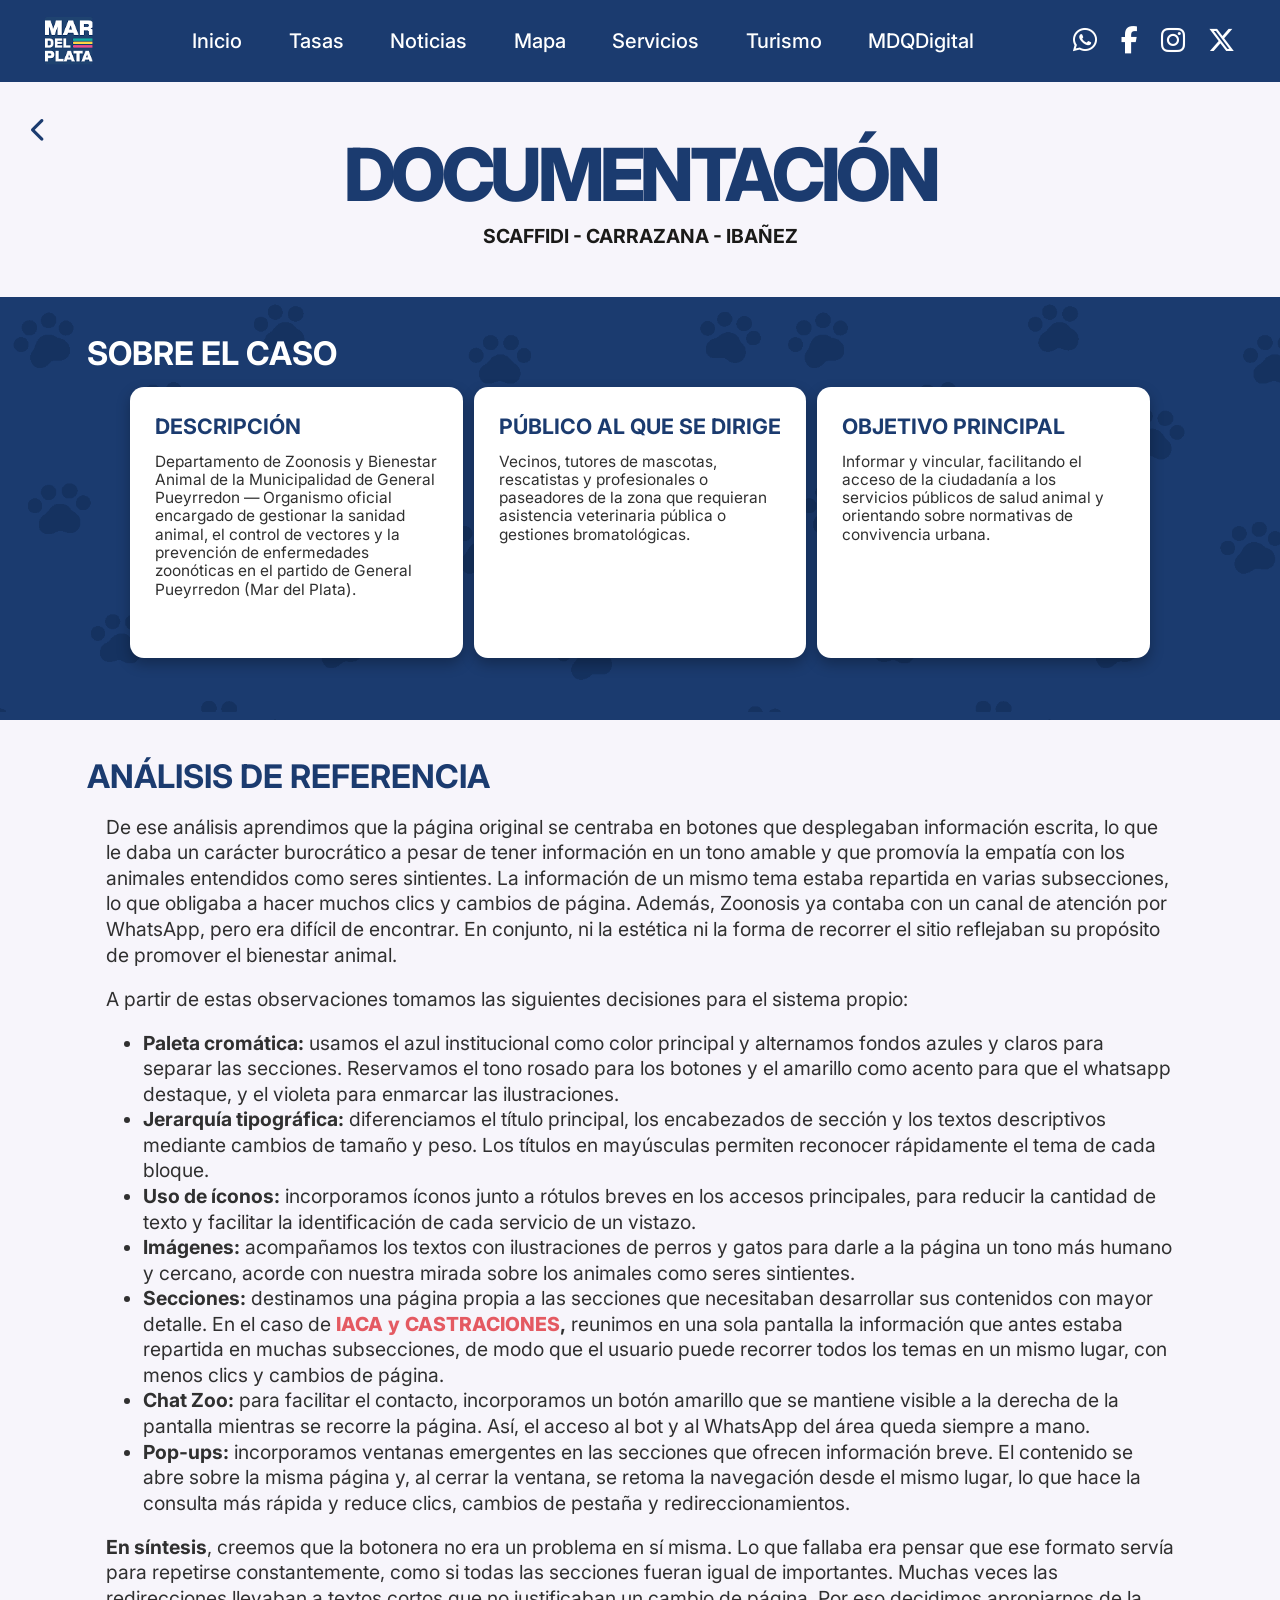
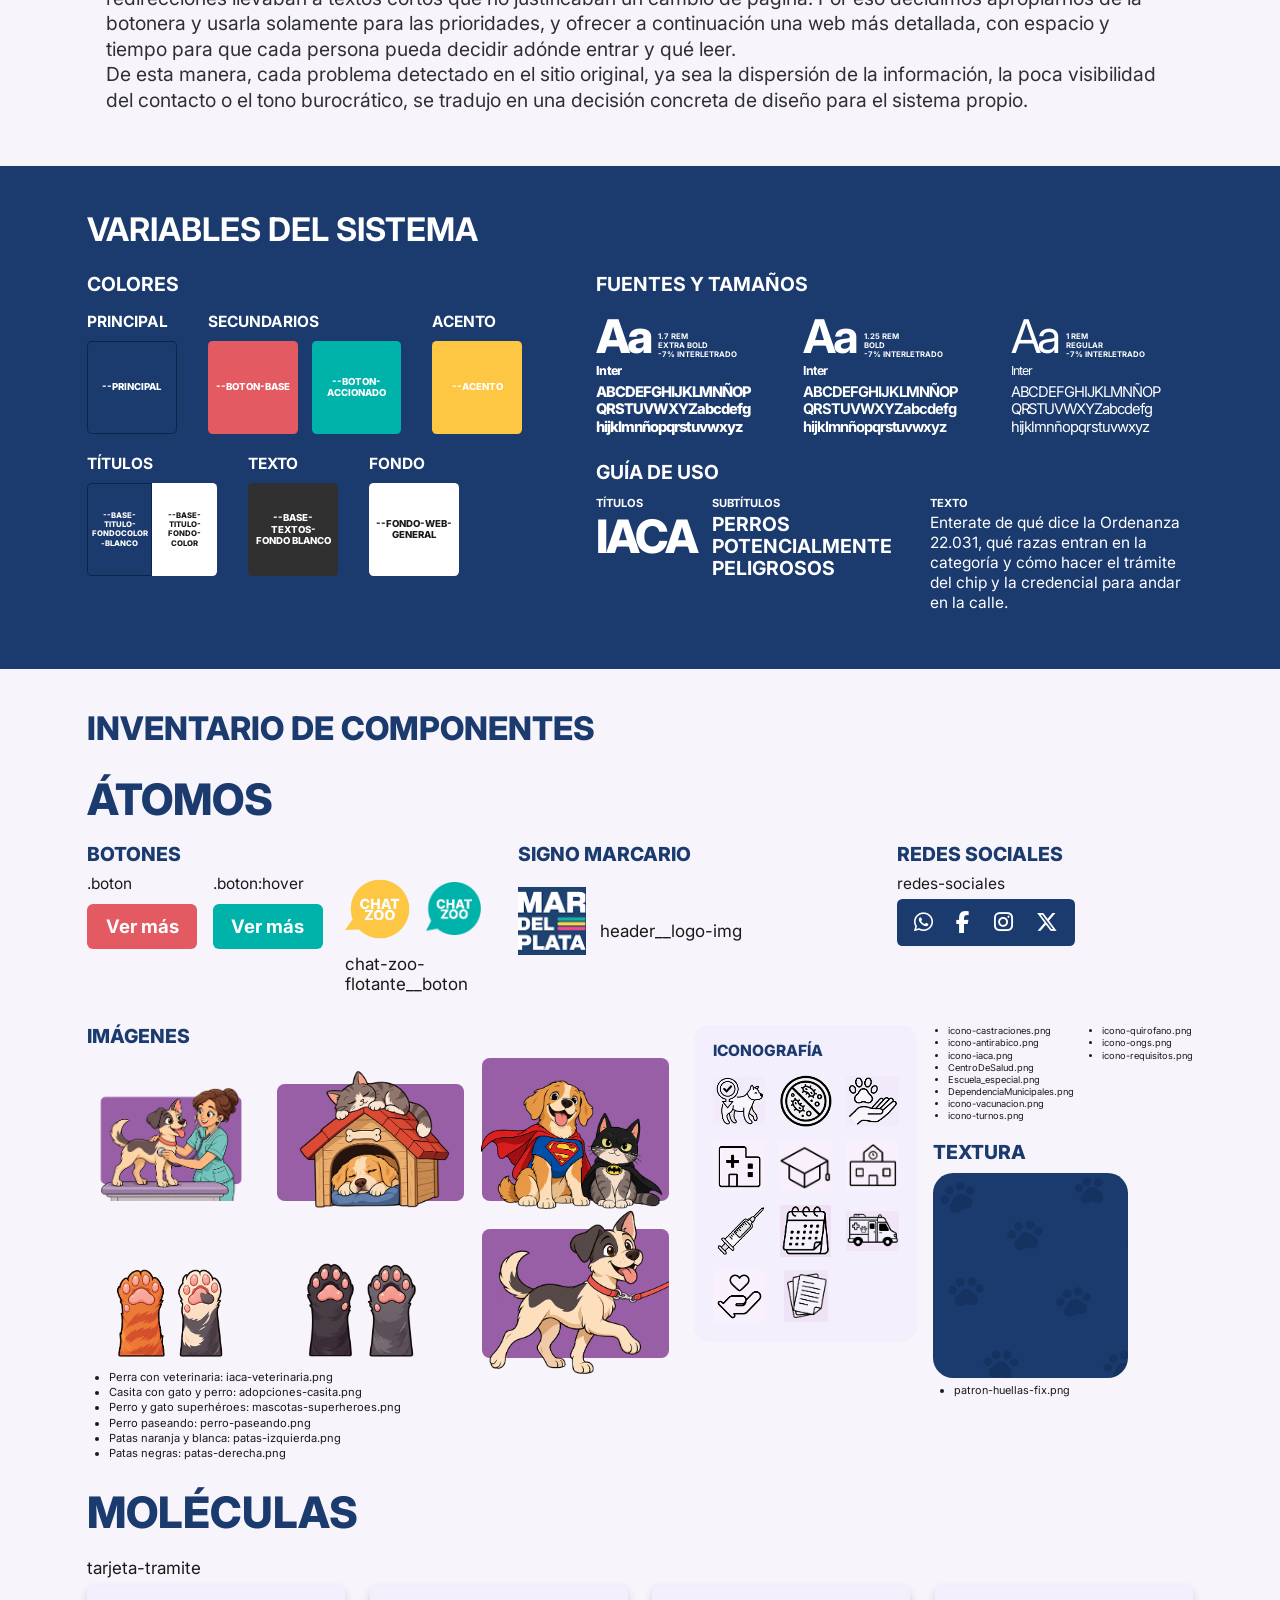
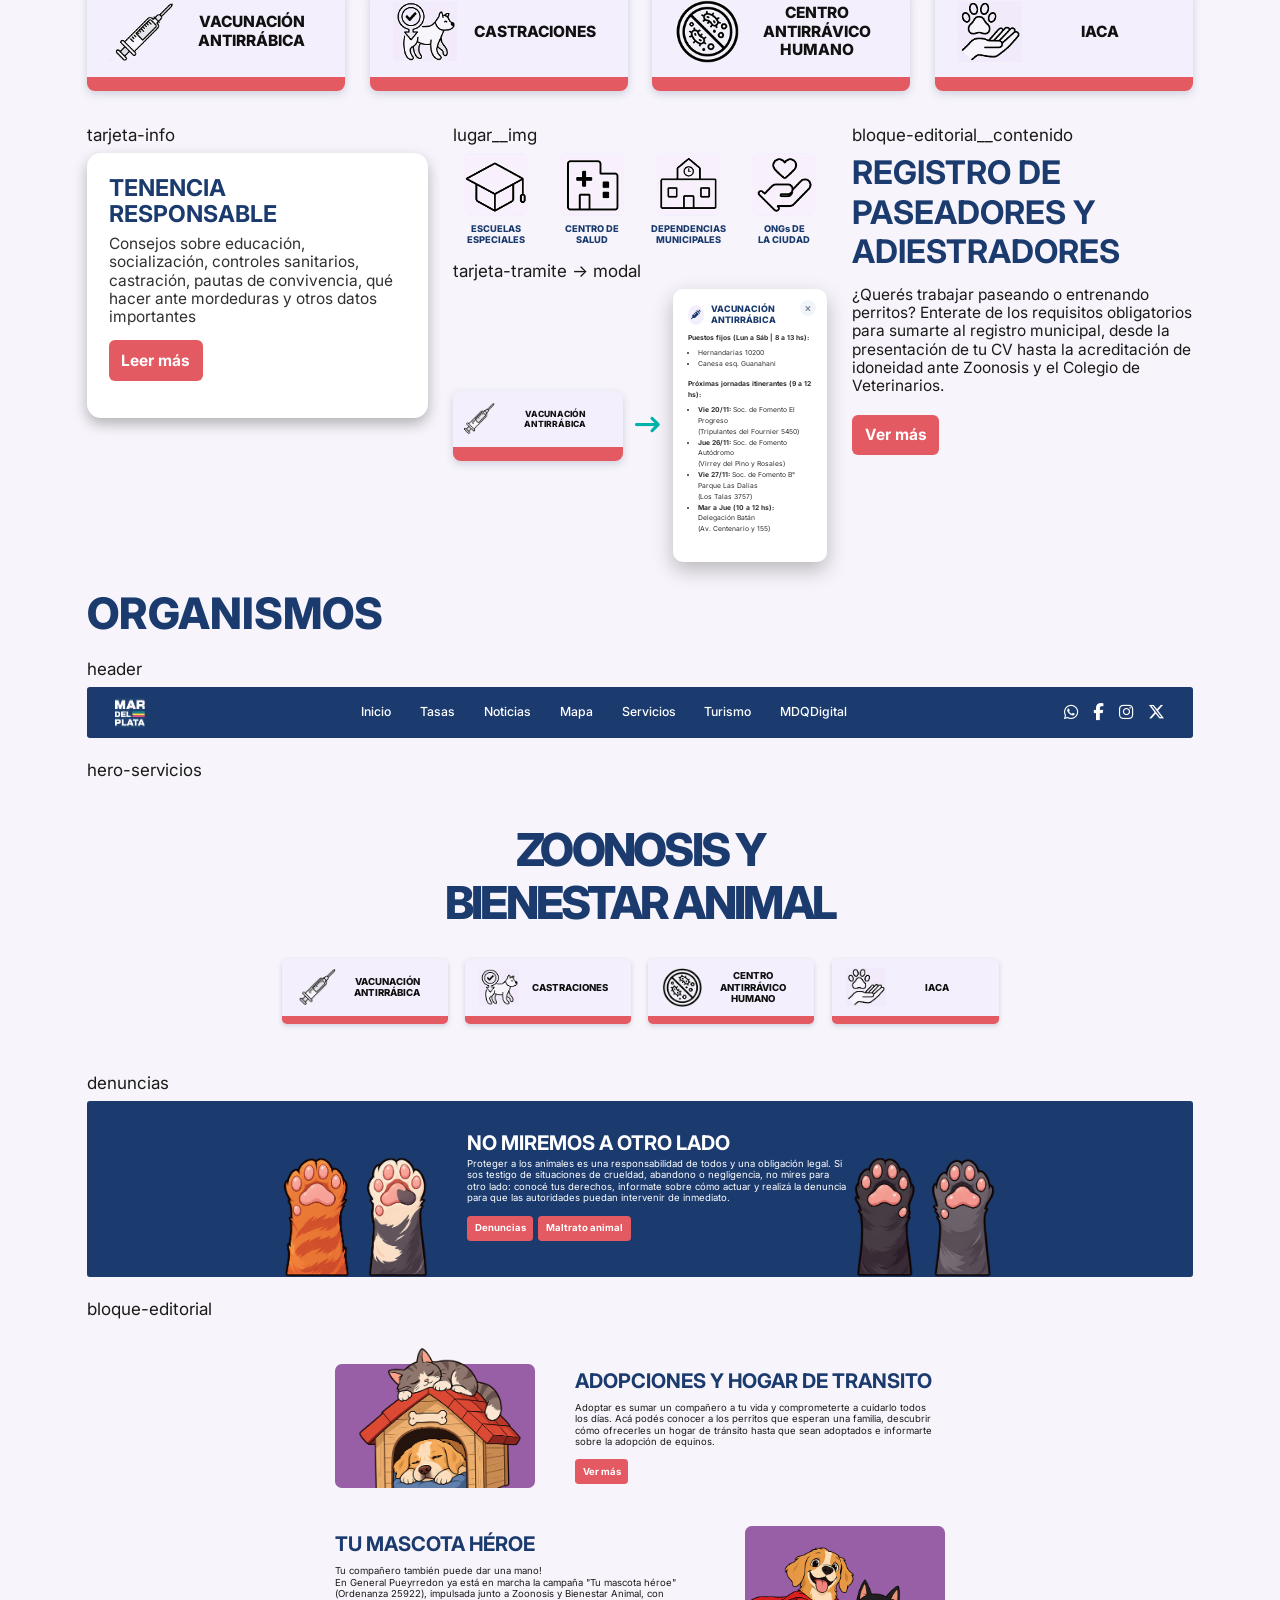
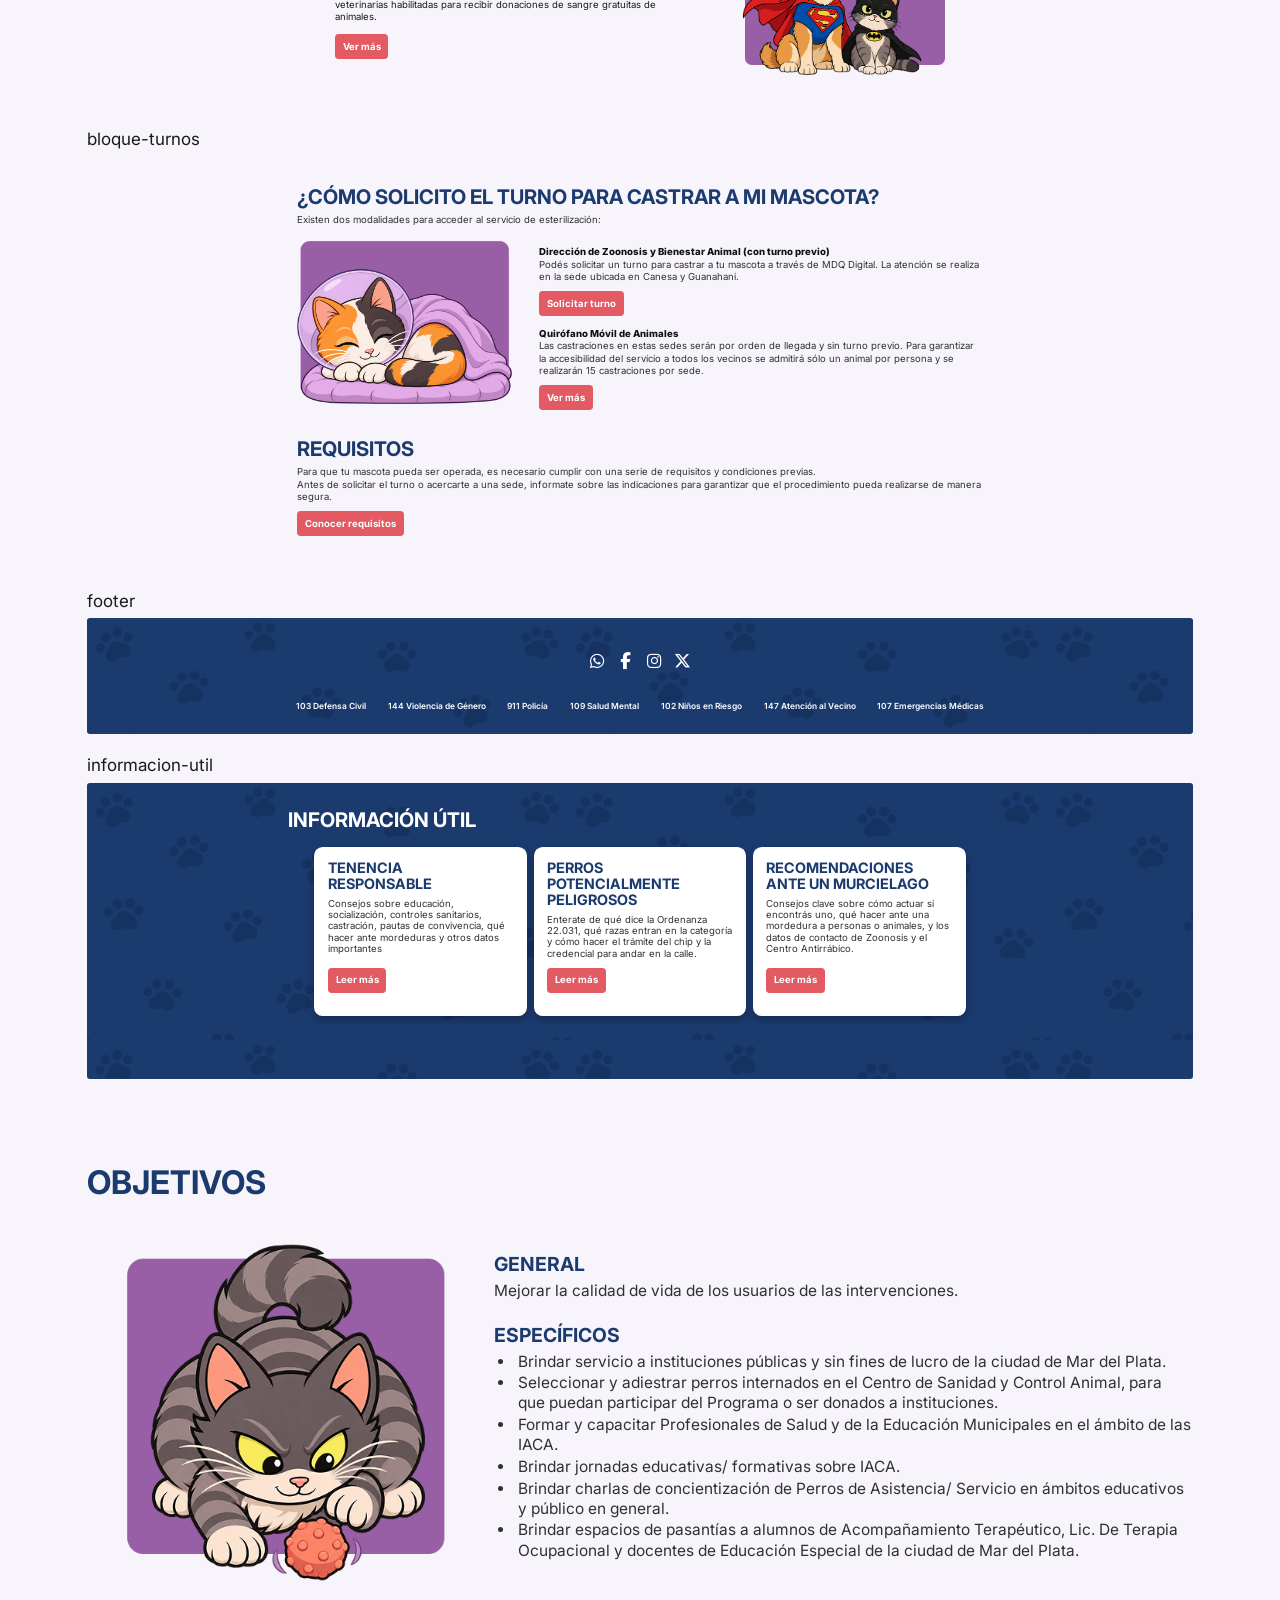
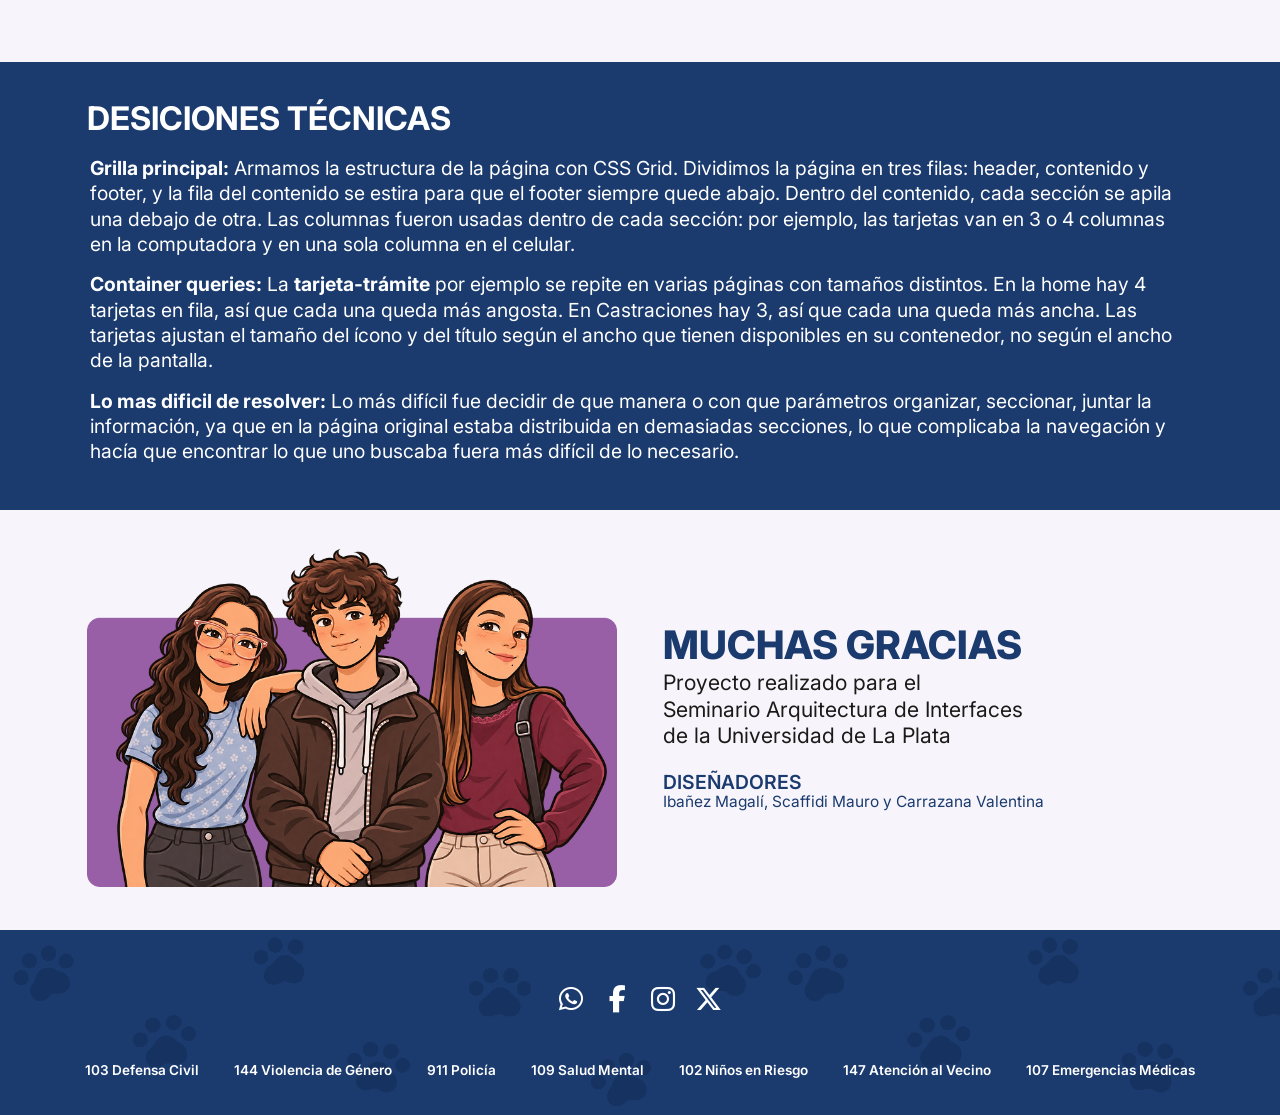
==== commit 9e3d4c5d: "Add files via upload" ====
--- a/documentacion.html
+++ b/documentacion.html
@@ -448,7 +448,7 @@
             <span class="doc-clase doc-clase--bloque">lugar__img</span>
             <ul class="bloque-lugares__lista doc-lugares">
               <li class="lugar">
-                <span class="lugar__icono"><img loading="lazy" src="img/Escuela_Especial.png" width="114" height="108" alt="" class="lugar__img"></span>
+                <span class="lugar__icono"><img loading="lazy" src="img/Escuela_especial.png" width="114" height="108" alt="" class="lugar__img"></span>
                 <span class="lugar__nombre">ESCUELAS<br>ESPECIALES</span>
               </li>
               <li class="lugar">
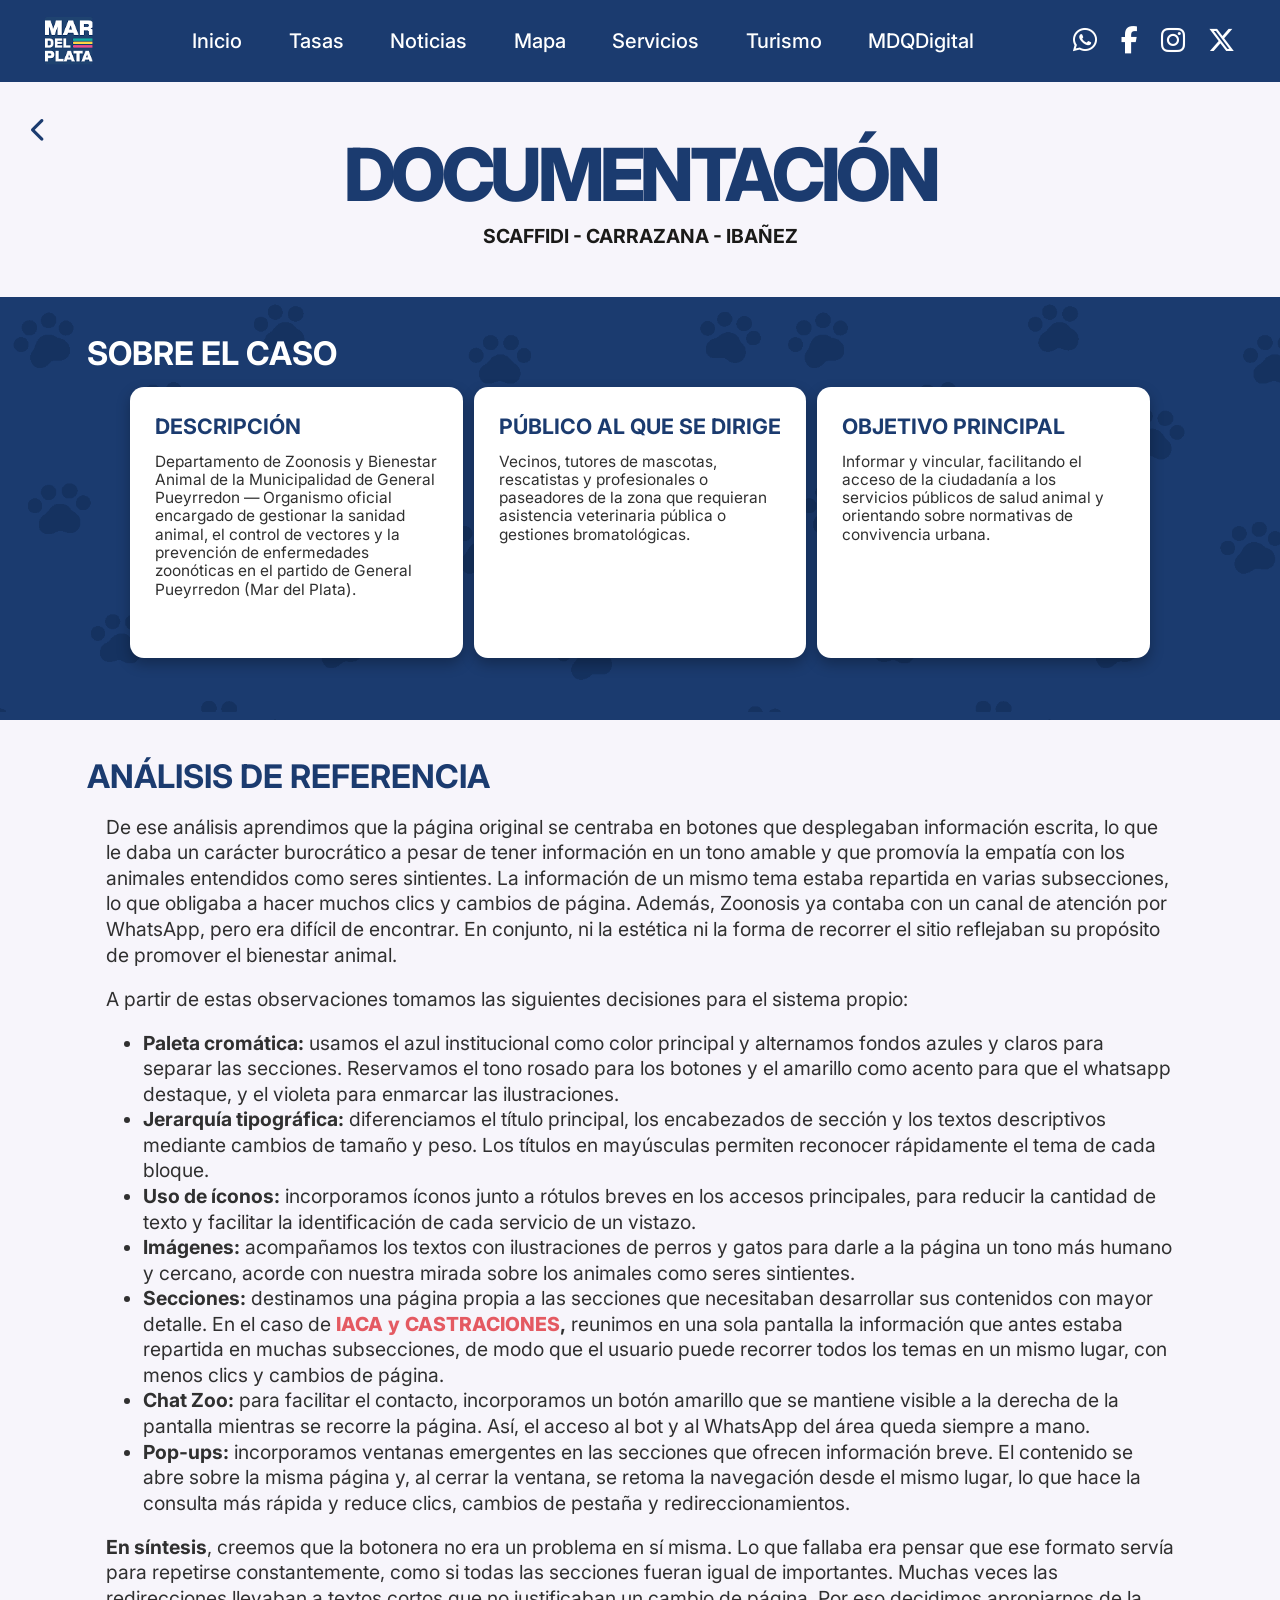
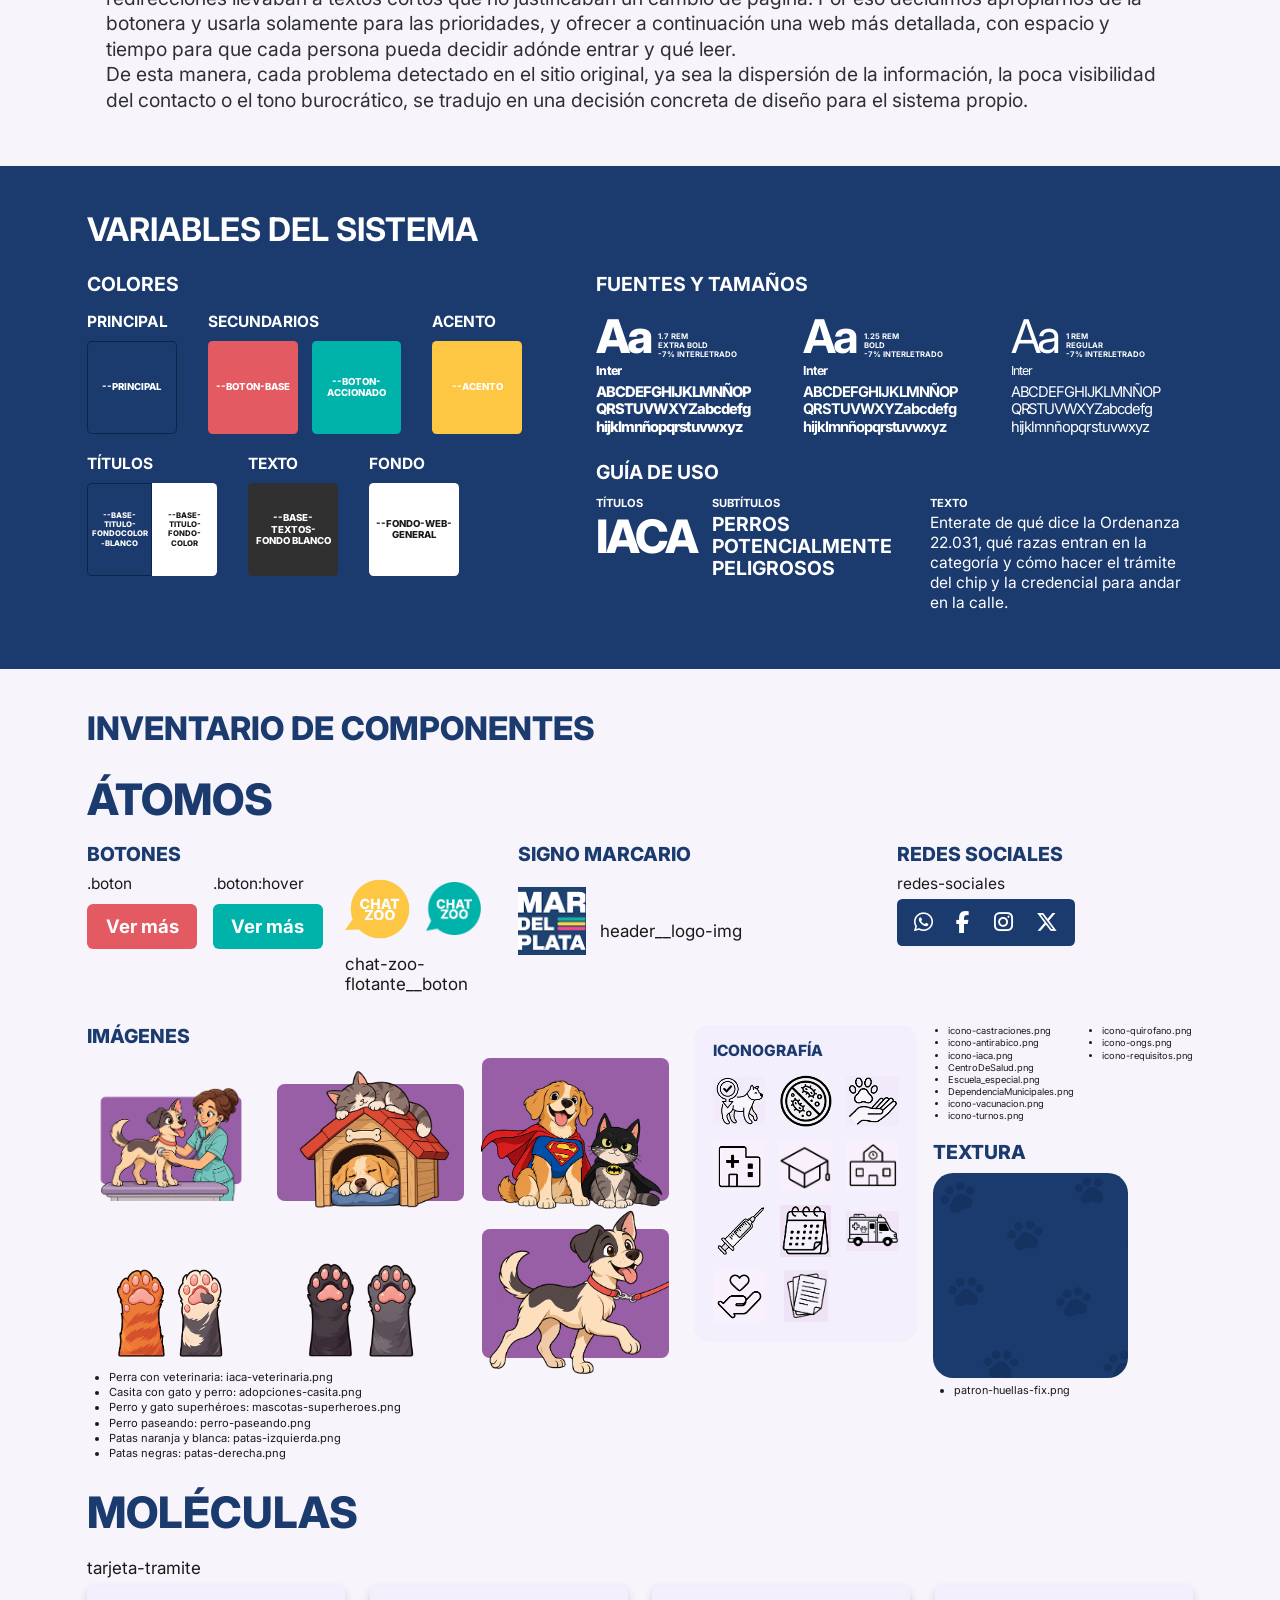
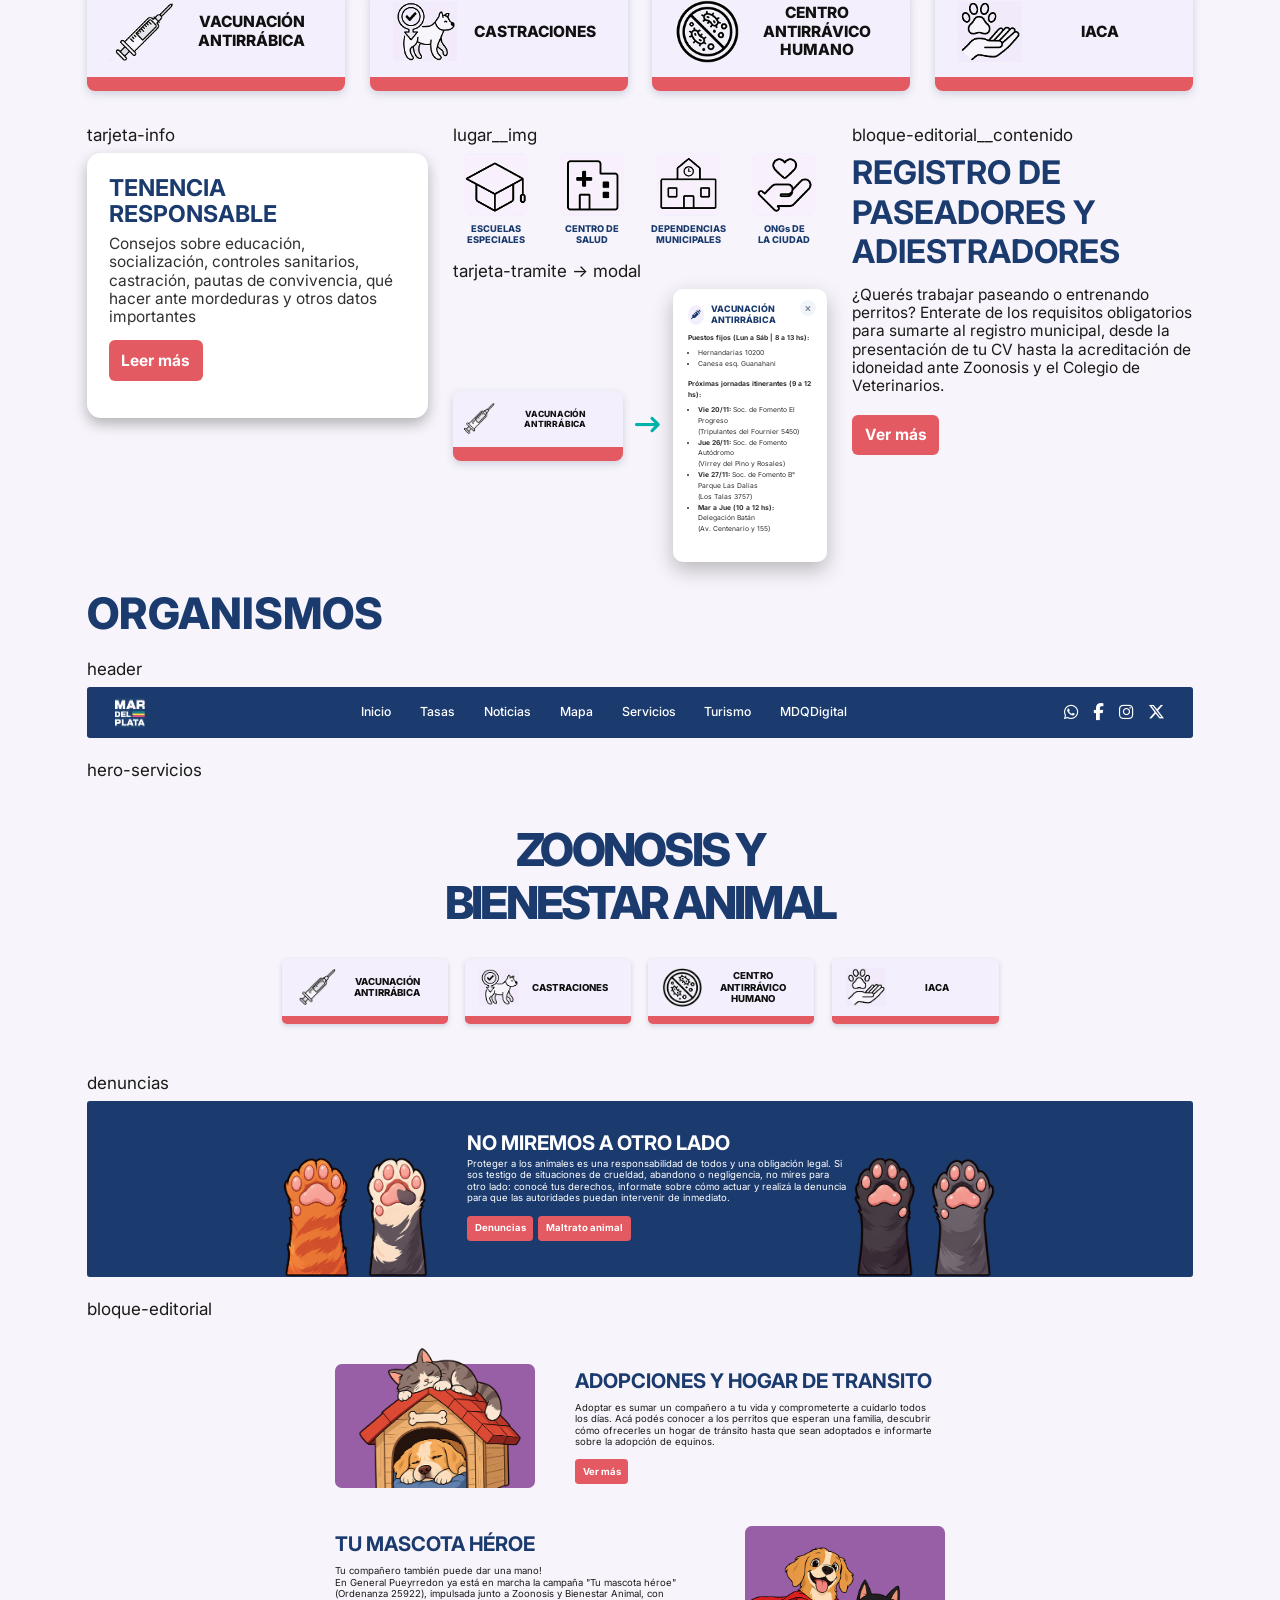
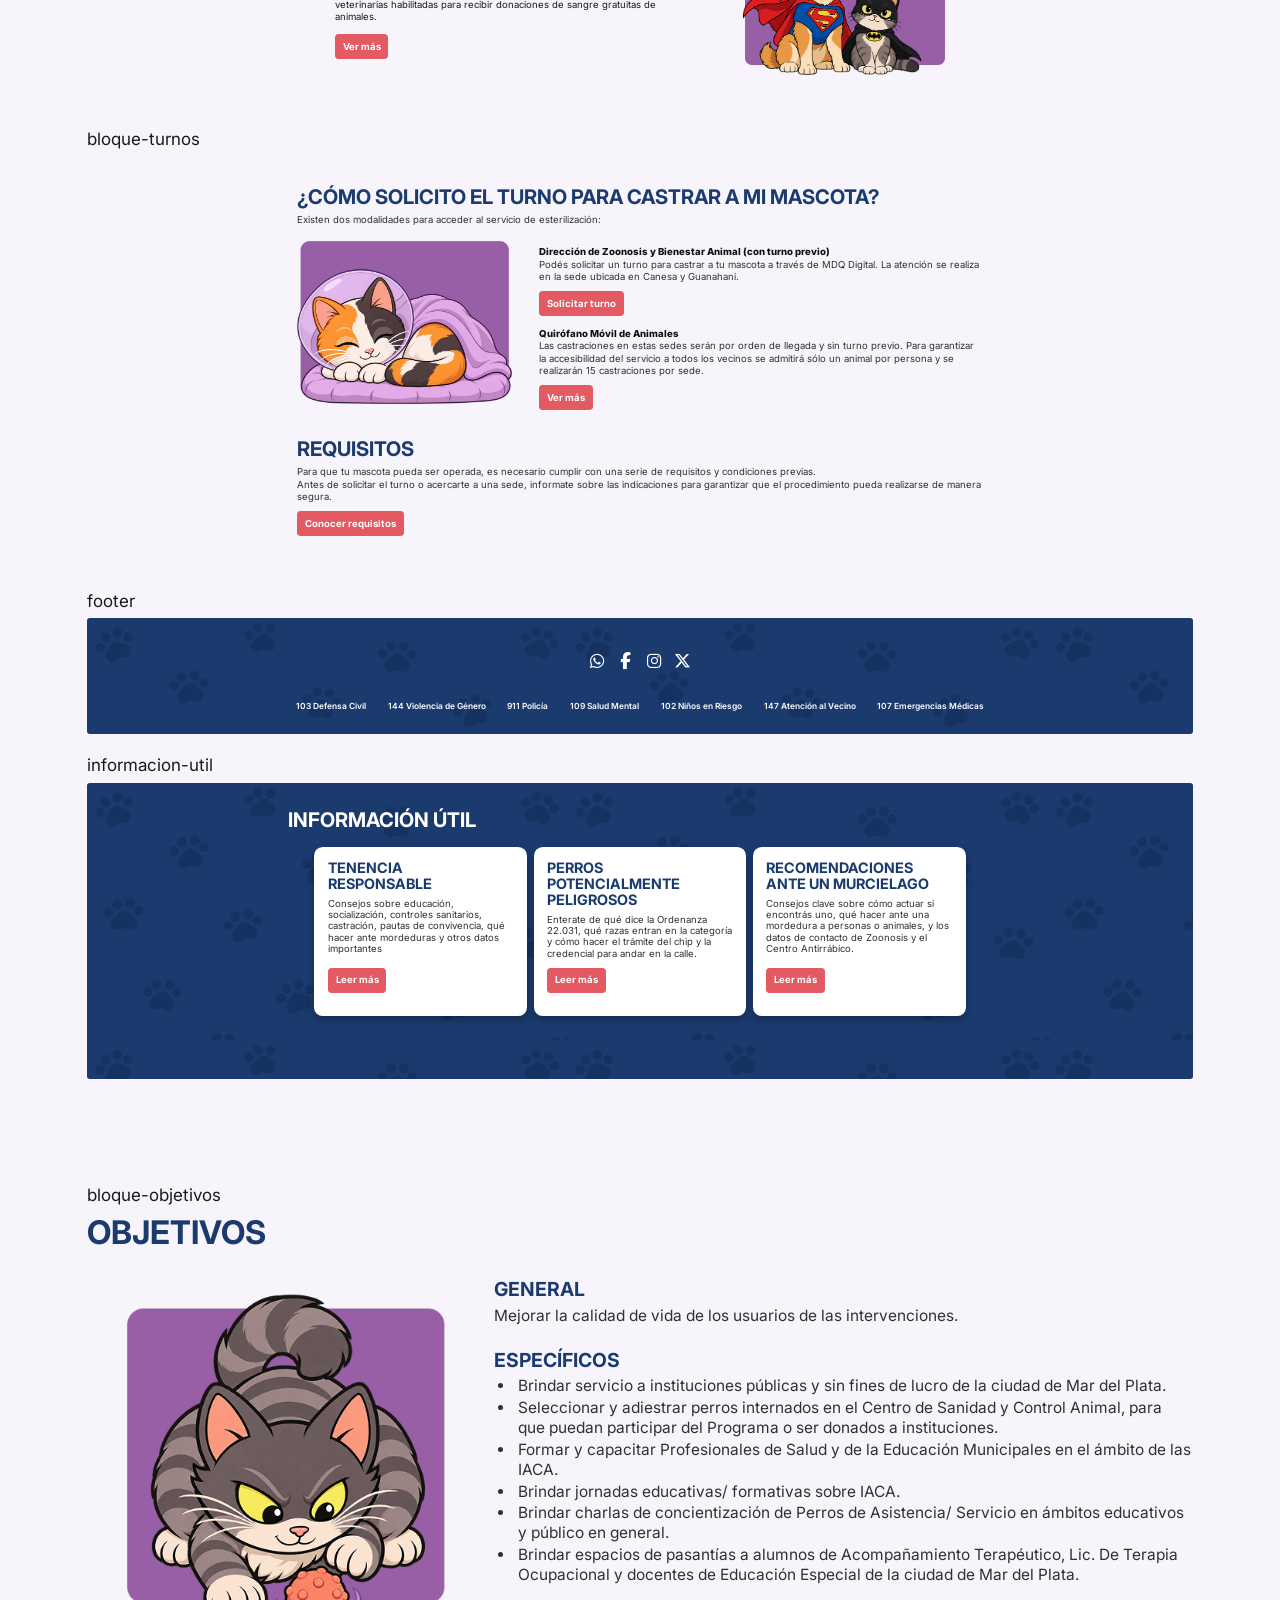
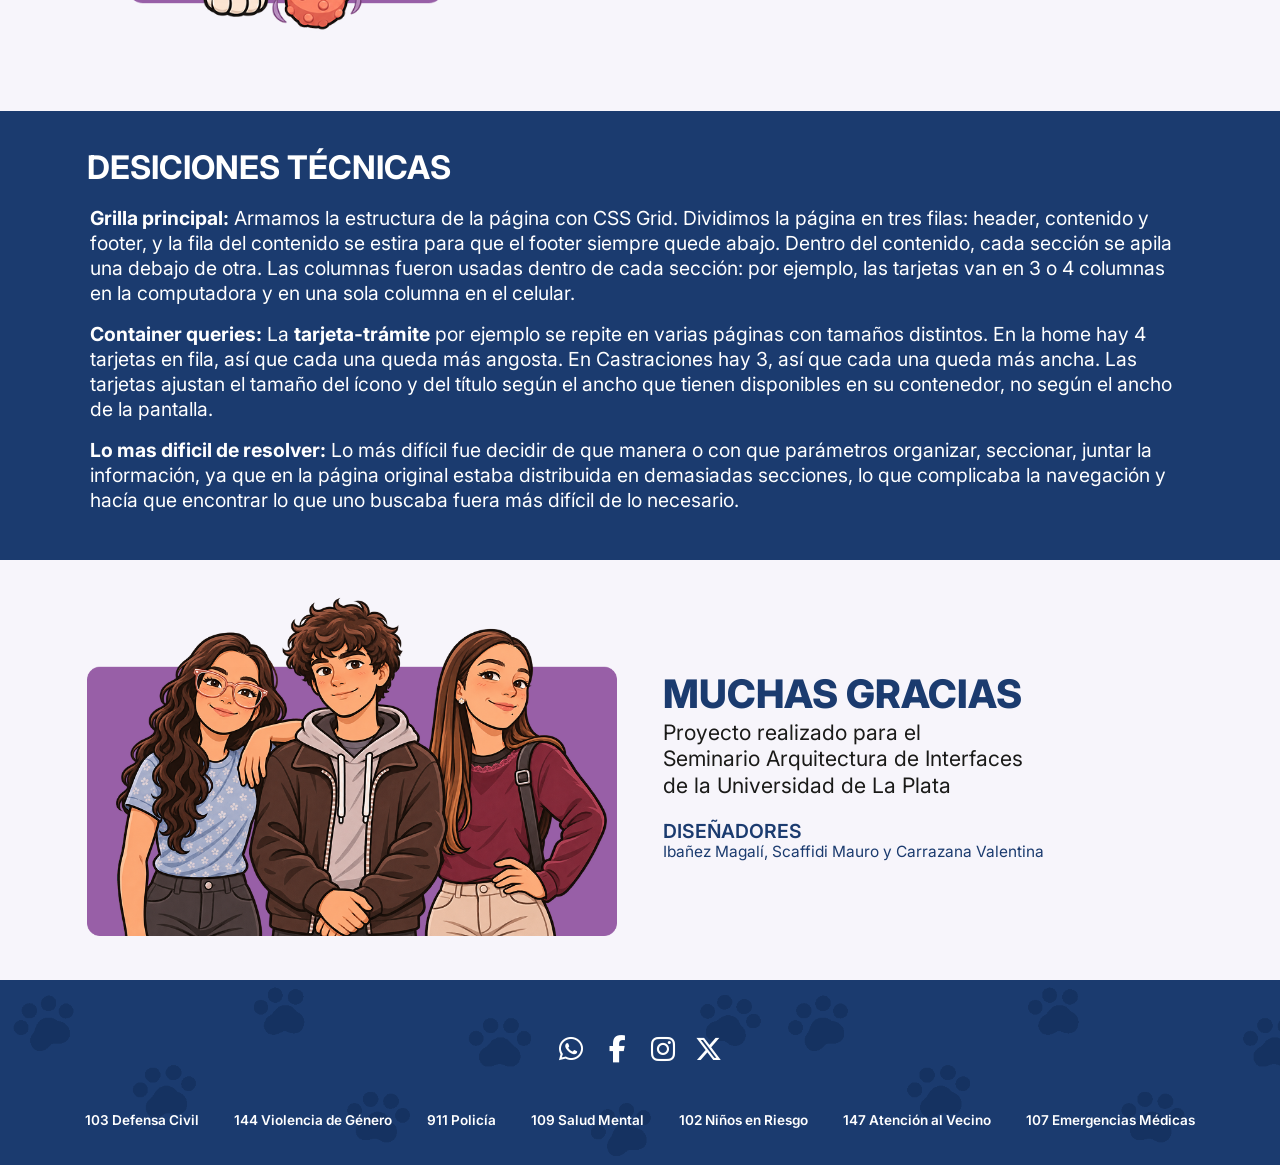
==== commit 017afbeb: "Add files via upload" ====
--- a/documentacion.html
+++ b/documentacion.html
@@ -930,6 +930,7 @@
       <div class="contenedor bloque-objetivos__grilla">
 
         <div class="bloque-objetivos__lateral">
+          <span class="doc-clase doc-clase--bloque">bloque-objetivos</span>
           <h2 class="titulo-seccion" id="titulo-objetivos-doc">OBJETIVOS</h2>
           <figure class="figura-ilustracion figura-ilustracion--imagen">
             <img loading="lazy" src="img/iaca-gato.png" width="521" height="521" alt="Ilustración de un gato jugando con una pelota" class="figura-ilustracion__img">
